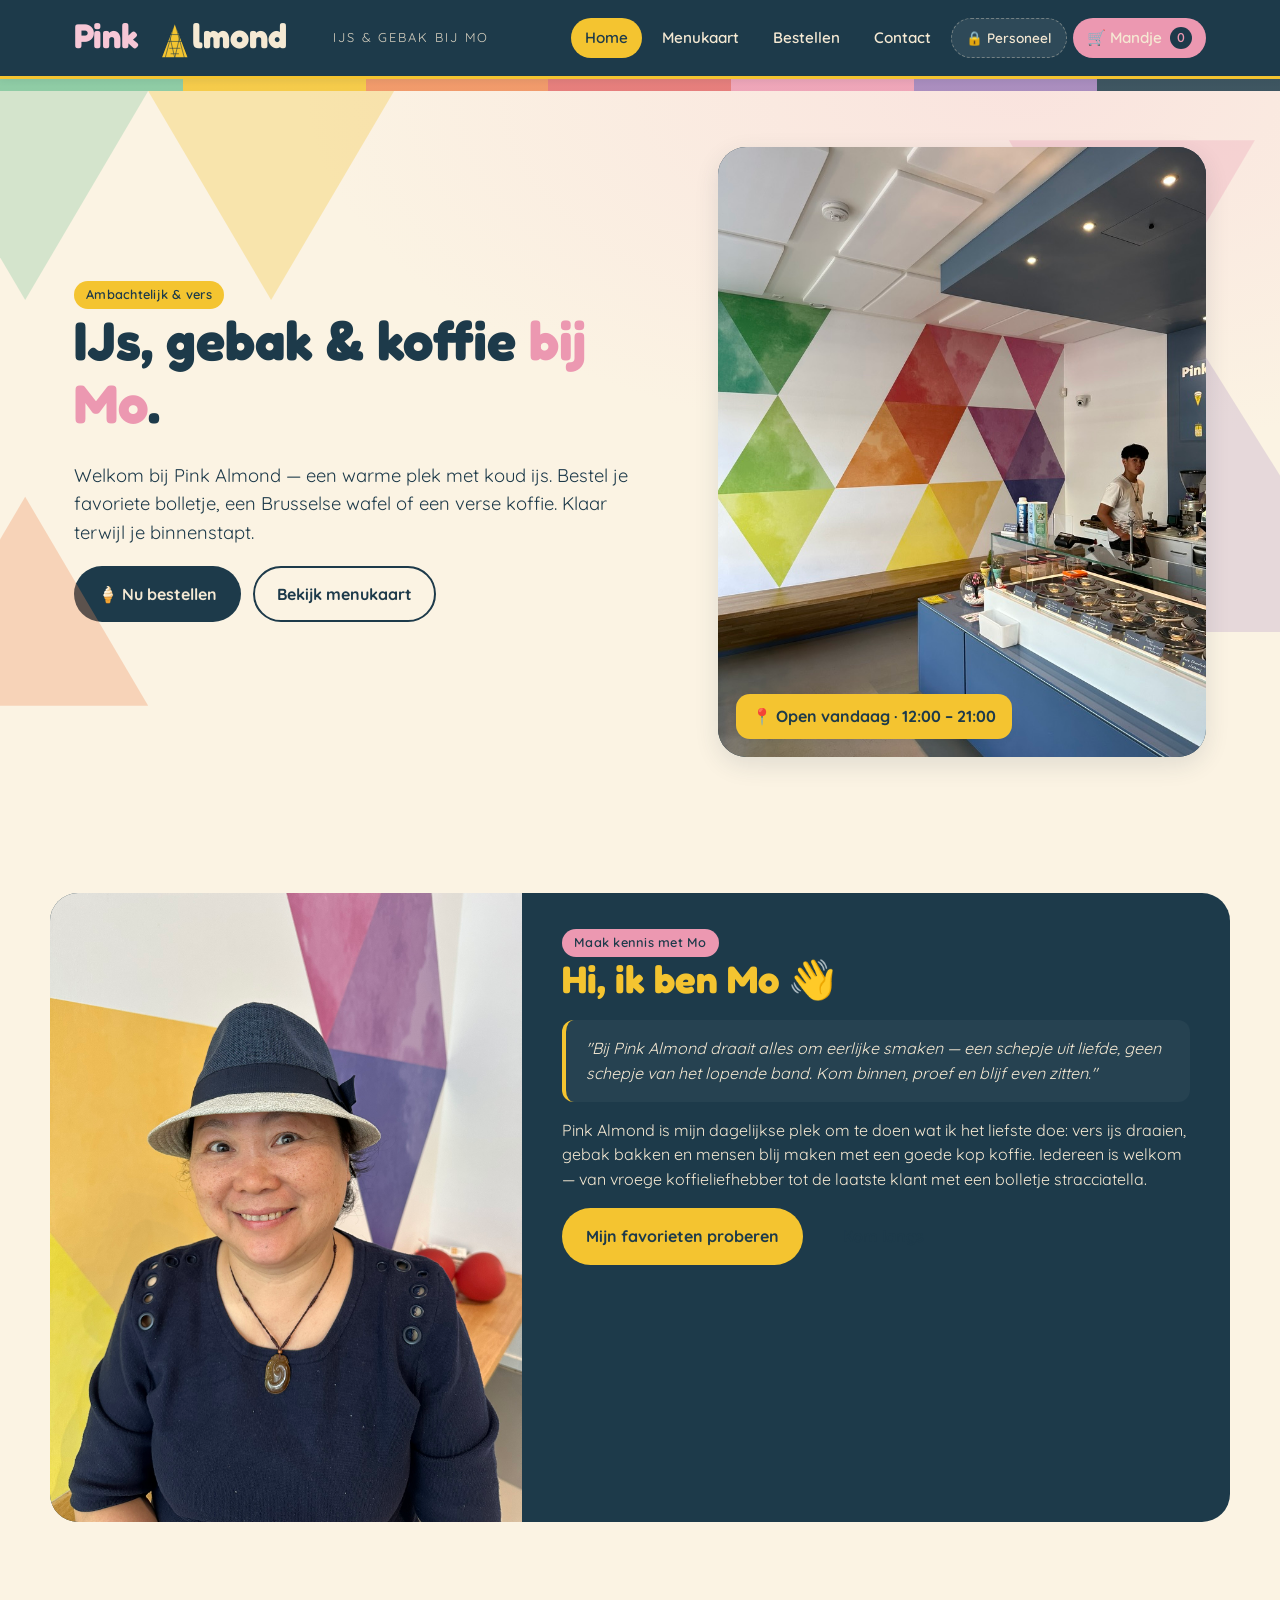
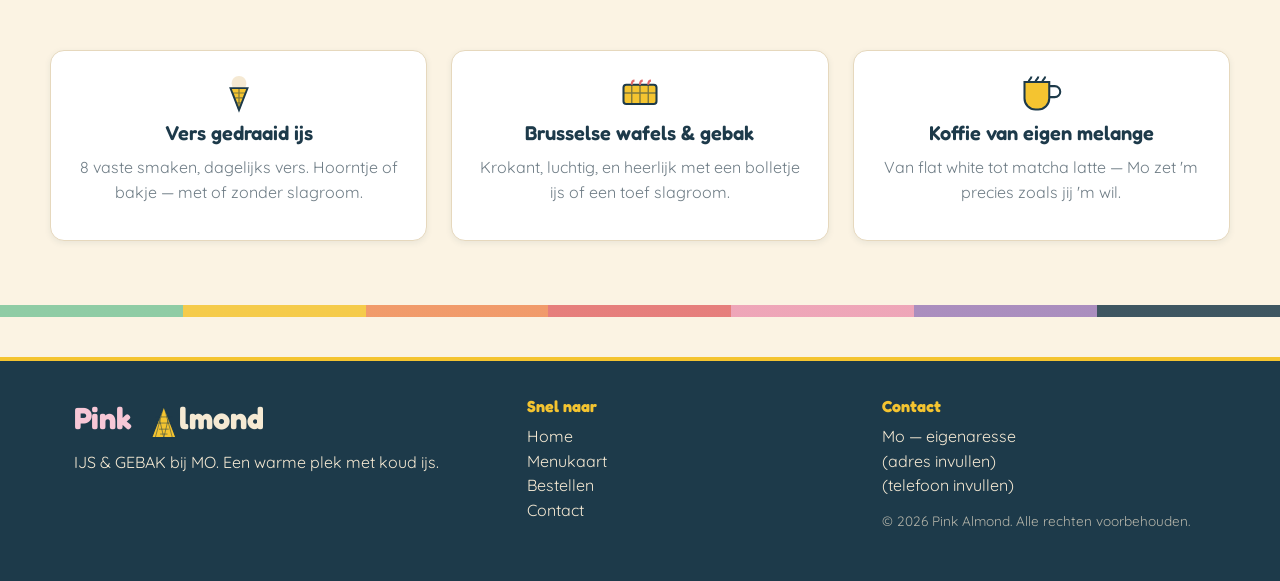
==== index.html @ 64752a8a "Initial commit — Pink Almond website" ====
<!DOCTYPE html>
<html lang="nl">
<head>
<meta charset="UTF-8" />
<meta name="viewport" content="width=device-width, initial-scale=1.0" />
<title>Pink Almond — IJS &amp; GEBAK bij MO</title>
<meta name="description" content="Pink Almond — ambachtelijk ijs, gebak en koffie bij Mo. Bestel online en haal af in de winkel." />
<link rel="preconnect" href="https://fonts.googleapis.com">
<link rel="preconnect" href="https://fonts.gstatic.com" crossorigin>
<link href="https://fonts.googleapis.com/css2?family=Fredoka:wght@500;600;700&family=Quicksand:wght@400;500;600;700&display=swap" rel="stylesheet">
<style>
  /* =========================
     Pink Almond — design tokens
     ========================= */
  :root {
    --navy: #1d3a4a;          /* hoofdkleur menubord */
    --navy-deep: #142a37;
    --cream: #f5e9d3;         /* tekst op donker, licht-papier gevoel */
    --cream-soft: #fbf3e3;
    --yellow: #f4c430;        /* ijshoorntje */
    --yellow-soft: #ffd95a;
    --pink: #ec98b1;          /* roze accent — naam */
    --pink-soft: #f7c7d6;
    --green: #7cc59a;
    --orange: #ef8b56;
    --red: #e26a6a;
    --purple: #9c7cb8;
    --bg: #fbf3e3;
    --text: #1d3a4a;
    --muted: #6f7d86;
    --border: #e6d8bd;
    --radius: 14px;
    --shadow-sm: 0 2px 6px rgba(29,58,74,.08);
    --shadow-md: 0 8px 24px rgba(29,58,74,.12);
  }

  /* Reset */
  *, *::before, *::after { box-sizing: border-box; }
  html, body { margin: 0; padding: 0; }
  body {
    font-family: 'Quicksand', system-ui, -apple-system, Segoe UI, Roboto, sans-serif;
    background: var(--bg);
    color: var(--text);
    line-height: 1.55;
    -webkit-font-smoothing: antialiased;
  }
  img { max-width: 100%; display: block; }
  a { color: inherit; text-decoration: none; }
  button { font: inherit; cursor: pointer; }
  h1, h2, h3, h4 { font-family: 'Fredoka', 'Quicksand', sans-serif; margin: 0 0 .5em; line-height: 1.15; color: var(--navy); }
  h1 { font-size: clamp(2rem, 4vw + 1rem, 3.4rem); font-weight: 700; }
  h2 { font-size: clamp(1.6rem, 2vw + 1rem, 2.4rem); font-weight: 700; }
  h3 { font-size: 1.25rem; font-weight: 600; }
  p { margin: 0 0 1em; }
  small { color: var(--muted); }

  /* Layout helpers */
  .container { max-width: 1180px; margin: 0 auto; padding: 0 24px; }
  .section { padding: 64px 0; }
  .section-tight { padding: 40px 0; }
  .grid { display: grid; gap: 24px; }
  .row { display: flex; gap: 16px; flex-wrap: wrap; align-items: center; }
  .pill { display: inline-block; background: var(--yellow); color: var(--navy); border-radius: 999px; padding: 4px 12px; font-weight: 600; font-size: .8rem; letter-spacing: .02em; }
  .muted { color: var(--muted); }

  /* Header */
  header.site {
    position: sticky; top: 0; z-index: 50;
    background: var(--navy);
    color: var(--cream);
    border-bottom: 3px solid var(--yellow);
    box-shadow: var(--shadow-sm);
  }
  header.site .inner {
    display: flex; align-items: center; justify-content: space-between;
    padding: 14px 24px; max-width: 1180px; margin: 0 auto;
  }
  .brand { display: flex; align-items: center; gap: 12px; }
  .brand-logo { height: 48px; width: auto; }
  .brand-tag { font-size: .8rem; opacity: .85; letter-spacing: .15em; text-transform: uppercase; }
  nav.main { display: flex; gap: 6px; flex-wrap: wrap; }
  nav.main a {
    color: var(--cream);
    padding: 8px 14px; border-radius: 999px; font-weight: 600; font-size: .95rem;
    transition: background .15s ease, color .15s ease;
  }
  nav.main a:hover { background: rgba(245,233,211,.12); }
  nav.main a.active { background: var(--yellow); color: var(--navy); }
  nav.main a.staff { background: rgba(255,255,255,.08); border: 1px dashed rgba(245,233,211,.35); font-size: .85rem; }
  nav.main a.staff:hover { background: rgba(245,233,211,.15); }
  .cart-pill {
    background: var(--pink);
    color: var(--navy);
    padding: 8px 14px; border-radius: 999px; font-weight: 700; font-size: .9rem;
    display: inline-flex; align-items: center; gap: 8px;
  }
  .cart-pill .dot {
    background: var(--navy); color: var(--pink); border-radius: 999px;
    min-width: 22px; height: 22px; display: inline-flex; align-items: center; justify-content: center;
    font-size: .8rem;
  }

  /* Hero */
  .hero {
    background:
      radial-gradient(1200px 600px at 80% 0%, rgba(247,199,214,.35), transparent 60%),
      linear-gradient(180deg, var(--cream-soft) 0%, var(--bg) 100%);
    padding: 56px 0 72px;
    position: relative;
    overflow: hidden;
  }
  .hero .triangles {
    position: absolute; inset: 0; pointer-events: none; opacity: .55;
  }
  .hero .triangles svg { width: 100%; height: 100%; }
  .hero-grid {
    display: grid; grid-template-columns: 1.1fr .9fr; gap: 48px; align-items: center;
  }
  .hero h1 .accent { color: var(--pink); }
  .hero p.lead { font-size: 1.15rem; color: var(--text); max-width: 52ch; }
  .hero .cta-row { display: flex; gap: 12px; flex-wrap: wrap; margin-top: 12px; }
  .btn {
    display: inline-flex; align-items: center; gap: 8px;
    padding: 14px 22px; border-radius: 999px;
    font-weight: 700; font-size: 1rem;
    border: 2px solid transparent; transition: transform .12s ease, background .15s ease, color .15s ease;
  }
  .btn-primary { background: var(--navy); color: var(--cream); }
  .btn-primary:hover { background: var(--navy-deep); transform: translateY(-1px); }
  .btn-outline { background: transparent; color: var(--navy); border-color: var(--navy); }
  .btn-outline:hover { background: var(--navy); color: var(--cream); }
  .btn-yellow { background: var(--yellow); color: var(--navy); }
  .btn-yellow:hover { background: var(--yellow-soft); }
  .btn-ghost { background: transparent; color: var(--navy); }
  .btn-ghost:hover { background: rgba(29,58,74,.08); }
  .btn-danger { background: var(--red); color: #fff; }
  .btn-danger:hover { filter: brightness(.95); }
  .btn-sm { padding: 8px 14px; font-size: .9rem; }

  .hero-art {
    position: relative;
    aspect-ratio: 4/5;
    border-radius: 28px;
    overflow: hidden;
    box-shadow: var(--shadow-md);
    background: var(--navy);
  }
  .hero-art img { width: 100%; height: 100%; object-fit: cover; }
  .hero-badge {
    position: absolute; bottom: 18px; left: 18px;
    background: var(--yellow); color: var(--navy);
    padding: 10px 16px; border-radius: 14px; font-weight: 700;
    box-shadow: var(--shadow-sm);
    display: inline-flex; align-items: center; gap: 8px;
  }

  /* "Mo" feature */
  .mo {
    background: var(--navy); color: var(--cream);
    border-radius: 28px; overflow: hidden;
    display: grid; grid-template-columns: .8fr 1.2fr; align-items: stretch;
  }
  .mo .photo { background: #000; min-height: 100%; }
  .mo .photo img { height: 100%; width: 100%; object-fit: cover; }
  .mo .text { padding: 36px 40px; }
  .mo .text h2 { color: var(--yellow); }
  .mo .text p { color: var(--cream); }
  .mo blockquote {
    margin: 0 0 16px; padding: 16px 20px;
    border-left: 4px solid var(--yellow);
    background: rgba(255,255,255,.04);
    border-radius: 12px;
    font-style: italic;
  }

  /* Cards / sections */
  .card {
    background: #fff; border: 1px solid var(--border); border-radius: var(--radius);
    padding: 20px; box-shadow: var(--shadow-sm);
  }
  .card-dark {
    background: var(--navy); color: var(--cream); border-radius: var(--radius);
    padding: 24px; box-shadow: var(--shadow-md);
  }
  .card-dark h2, .card-dark h3 { color: var(--yellow); }

  /* Menu page */
  .menu-board {
    background: var(--navy); color: var(--cream);
    border-radius: 24px; padding: 36px; box-shadow: var(--shadow-md);
    background-image:
      radial-gradient(900px 400px at 0% 0%, rgba(244,196,48,.08), transparent 60%),
      radial-gradient(700px 400px at 100% 100%, rgba(236,152,177,.12), transparent 60%);
  }
  .menu-board h2 { color: var(--cream); font-size: 2.4rem; }
  .menu-board .tagline { letter-spacing: .15em; text-transform: uppercase; opacity: .85; font-size: .85rem; }
  .menu-cols { display: grid; grid-template-columns: 1fr 1fr; gap: 32px; margin-top: 16px; }
  .menu-col h3 { color: var(--yellow); display: flex; align-items: center; gap: 10px; }
  .menu-list { list-style: none; padding: 0; margin: 0; }
  .menu-list li {
    display: grid; grid-template-columns: 1fr auto; align-items: baseline;
    padding: 8px 0; border-bottom: 1px dashed rgba(245,233,211,.18);
    gap: 10px;
  }
  .menu-list li .name { font-weight: 500; }
  .menu-list li .price { font-weight: 700; color: var(--yellow); white-space: nowrap; }
  .menu-list li .sub { color: rgba(245,233,211,.7); font-weight: 400; font-size: .9rem; }

  /* Order page */
  .order-grid { display: grid; grid-template-columns: 1.4fr .9fr; gap: 28px; align-items: start; }
  .product-tabs { display: flex; gap: 8px; flex-wrap: wrap; margin-bottom: 16px; }
  .tab-btn {
    padding: 10px 16px; border-radius: 999px; border: 2px solid var(--navy);
    background: transparent; color: var(--navy); font-weight: 700;
  }
  .tab-btn.active { background: var(--navy); color: var(--cream); }
  .product-list { display: grid; grid-template-columns: repeat(auto-fill, minmax(220px, 1fr)); gap: 14px; }
  .product {
    background: #fff; border: 1px solid var(--border); border-radius: var(--radius);
    padding: 16px; display: flex; flex-direction: column; gap: 10px;
    box-shadow: var(--shadow-sm); transition: transform .12s ease, box-shadow .15s ease;
  }
  .product:hover { transform: translateY(-2px); box-shadow: var(--shadow-md); }
  .product .top { display: flex; justify-content: space-between; gap: 10px; }
  .product .price { font-weight: 700; color: var(--navy); white-space: nowrap; }
  .product .desc { color: var(--muted); font-size: .9rem; min-height: 2.6em; }
  .product .actions { display: flex; gap: 8px; align-items: center; justify-content: space-between; }
  .product .actions .add { width: 100%; }

  /* Cart */
  .cart {
    position: sticky; top: 92px;
    background: var(--cream-soft); border: 2px solid var(--navy); border-radius: var(--radius);
    padding: 18px;
  }
  .cart h3 { display: flex; justify-content: space-between; align-items: center; }
  .cart-items { list-style: none; padding: 0; margin: 0 0 12px; max-height: 380px; overflow: auto; }
  .cart-items li {
    padding: 10px 0; border-bottom: 1px dashed var(--border);
    display: grid; grid-template-columns: 1fr auto; gap: 6px;
  }
  .cart-items li .name { font-weight: 600; }
  .cart-items li .meta { color: var(--muted); font-size: .85rem; line-height: 1.35; }
  .cart-items li .qty-row { display: flex; gap: 6px; align-items: center; }
  .cart-items li .qty {
    display: inline-flex; align-items: center; gap: 4px; background: #fff;
    border: 1px solid var(--border); border-radius: 999px; padding: 2px 4px;
  }
  .cart-items li .qty button {
    border: none; background: transparent; color: var(--navy); width: 22px; height: 22px;
    border-radius: 999px; font-weight: 700;
  }
  .cart-items li .qty button:hover { background: var(--yellow); }
  .cart-items li .remove { color: var(--red); background: transparent; border: none; font-size: .85rem; }
  .cart-totals { display: grid; grid-template-columns: 1fr auto; gap: 4px 12px; padding: 10px 0; }
  .cart-totals .total { font-weight: 800; font-size: 1.2rem; color: var(--navy); }
  .cart-actions { display: flex; flex-direction: column; gap: 10px; }
  .field { display: flex; flex-direction: column; gap: 4px; margin-bottom: 10px; }
  .field label { font-size: .85rem; font-weight: 600; color: var(--navy); }
  .field input, .field select, .field textarea {
    padding: 10px 12px; border-radius: 10px; border: 1.5px solid var(--border);
    background: #fff; font: inherit; color: var(--text);
  }
  .field input:focus, .field select:focus { outline: 2px solid var(--yellow); outline-offset: 1px; }

  /* Modal — ijs configurator */
  .modal-bg { position: fixed; inset: 0; background: rgba(20,42,55,.55); display: none; z-index: 100; align-items: center; justify-content: center; padding: 20px; }
  .modal-bg.open { display: flex; }
  .modal {
    background: #fff; border-radius: 22px; max-width: 560px; width: 100%; max-height: 90vh; overflow: auto;
    box-shadow: var(--shadow-md); padding: 24px;
  }
  .modal h3 { display: flex; justify-content: space-between; align-items: center; }
  .modal .close { background: transparent; border: none; color: var(--muted); font-size: 1.4rem; }
  .seg {
    display: inline-flex; gap: 0; background: var(--cream-soft); border: 1.5px solid var(--border); border-radius: 999px; padding: 3px;
  }
  .seg button {
    background: transparent; border: none; padding: 8px 16px; border-radius: 999px;
    font-weight: 700; color: var(--navy);
  }
  .seg button.active { background: var(--navy); color: var(--cream); }
  .check-row { display: flex; align-items: center; gap: 10px; padding: 8px 0; }
  .check-row input { width: 18px; height: 18px; accent-color: var(--navy); }
  .smaak-grid { display: grid; grid-template-columns: repeat(2, 1fr); gap: 8px; }
  .smaak-row { display: flex; gap: 8px; align-items: center; }
  .smaak-row label { min-width: 60px; font-weight: 600; }
  .smaak-row select { flex: 1; }

  /* Footer */
  footer.site {
    background: var(--navy); color: var(--cream);
    margin-top: 40px; padding: 36px 0; border-top: 4px solid var(--yellow);
  }
  footer .columns { display: grid; grid-template-columns: 1.3fr 1fr 1fr; gap: 32px; }
  footer h4 { color: var(--yellow); margin-bottom: 8px; font-family: 'Fredoka'; }
  footer p, footer li { color: var(--cream); }
  footer ul { list-style: none; padding: 0; margin: 0; }
  footer .small { font-size: .85rem; opacity: .7; margin-top: 12px; }

  /* Admin / Kassa */
  .admin-tabs { display: flex; gap: 8px; flex-wrap: wrap; margin-bottom: 18px; }
  .stats-grid { display: grid; grid-template-columns: repeat(auto-fit, minmax(180px, 1fr)); gap: 14px; margin-bottom: 18px; }
  .stat {
    background: #fff; border: 1px solid var(--border); border-radius: var(--radius);
    padding: 18px; box-shadow: var(--shadow-sm);
  }
  .stat .label { color: var(--muted); font-size: .85rem; text-transform: uppercase; letter-spacing: .08em; }
  .stat .value { font-size: 1.8rem; font-weight: 800; color: var(--navy); margin-top: 4px; }
  .orders-table { width: 100%; border-collapse: collapse; background: #fff; border-radius: var(--radius); overflow: hidden; box-shadow: var(--shadow-sm); }
  .orders-table th, .orders-table td { padding: 12px 14px; text-align: left; border-bottom: 1px solid var(--border); vertical-align: top; font-size: .92rem; }
  .orders-table th { background: var(--navy); color: var(--cream); font-weight: 600; font-size: .85rem; text-transform: uppercase; letter-spacing: .05em; }
  .badge { display: inline-block; padding: 3px 10px; border-radius: 999px; font-size: .78rem; font-weight: 700; }
  .badge.open { background: #fff4d4; color: #8a6a00; }
  .badge.klaar { background: #d8efe1; color: #1c6b3a; }
  .badge.voldaan { background: #d3e3f0; color: #1d3a4a; }
  .badge.kassa { background: var(--pink-soft); color: var(--navy); }
  .badge.klant { background: var(--yellow-soft); color: var(--navy); }

  /* Triangle decoration */
  .tri-strip {
    height: 12px; background:
      linear-gradient(90deg,
        var(--green) 0 14.28%,
        var(--yellow) 14.28% 28.57%,
        var(--orange) 28.57% 42.85%,
        var(--red) 42.85% 57.14%,
        var(--pink) 57.14% 71.42%,
        var(--purple) 71.42% 85.71%,
        var(--navy) 85.71% 100%);
    opacity: .85;
  }

  /* Responsive */
  @media (max-width: 880px) {
    .hero-grid { grid-template-columns: 1fr; }
    .mo { grid-template-columns: 1fr; }
    .menu-cols { grid-template-columns: 1fr; gap: 16px; }
    .order-grid { grid-template-columns: 1fr; }
    .cart { position: static; }
    footer .columns { grid-template-columns: 1fr; }
    nav.main { gap: 2px; }
    nav.main a { padding: 6px 10px; font-size: .85rem; }
    .brand-tag { display: none; }
    header.site .inner { padding: 10px 16px; }
  }

  /* Sections show/hide via routing */
  section.page { display: none; }
  section.page.active { display: block; }

  /* Toast */
  .toast {
    position: fixed; left: 50%; transform: translateX(-50%); bottom: 22px;
    background: var(--navy); color: var(--cream); padding: 12px 22px; border-radius: 999px;
    box-shadow: var(--shadow-md); z-index: 200; opacity: 0; pointer-events: none;
    transition: opacity .2s ease, transform .2s ease;
    font-weight: 600;
  }
  .toast.show { opacity: 1; transform: translateX(-50%) translateY(-6px); }

  /* PIN screen */
  .pin-screen { max-width: 360px; margin: 40px auto; text-align: center; }
  .pin-screen input { font-size: 1.6rem; text-align: center; letter-spacing: .4em; padding: 14px; border-radius: 14px; border: 2px solid var(--border); width: 100%; }

  /* Print friendly receipt area (admin export) */
  @media print {
    header.site, footer.site, .no-print { display: none !important; }
    body { background: white; }
    .container { max-width: 100%; padding: 0; }
  }
</style>
</head>
<body>

<!-- ============== LOGO TEMPLATE (reused) ============== -->
<svg width="0" height="0" style="position:absolute" aria-hidden="true">
  <defs>
    <symbol id="logo-pinkalmond" viewBox="0 0 360 70">
      <!-- "Pink " -->
      <text x="0" y="50" font-family="Fredoka, Quicksand, sans-serif" font-weight="700" font-size="50" fill="#f7c7d6">Pink</text>
      <!-- inverted ice-cream "A" -->
      <g transform="translate(125, 8)">
        <!-- Bolletje ijs als horizontale balk van de A -->
        <circle cx="22" cy="40" r="8" fill="#f5e9d3"/>
        <!-- driehoekige cone (A vorm) -->
        <path d="M22 4 L42 56 L2 56 Z" fill="#f4c430" stroke="#1d3a4a" stroke-width="2" stroke-linejoin="round"/>
        <!-- waffle pattern -->
        <path d="M8 22 L36 22 M10 32 L34 32 M14 42 L30 42 M16 50 L28 50
                 M22 4 L8 56 M22 4 L36 56 M14 22 L22 56 M30 22 L22 56"
              stroke="#1d3a4a" stroke-width="1.4" fill="none" opacity=".6"/>
      </g>
      <!-- "lmond" -->
      <text x="172" y="50" font-family="Fredoka, Quicksand, sans-serif" font-weight="700" font-size="50" fill="#f5e9d3">lmond</text>
    </symbol>

    <!-- mini cone icon for menu/sections -->
    <symbol id="ic-cone" viewBox="0 0 32 36">
      <path d="M16 4c-3.5 0-6 2.5-6 6s2.5 6 6 6 6-2.5 6-6-2.5-6-6-6z" fill="#f5e9d3"/>
      <path d="M9 14 L23 14 L16 32 Z" fill="#f4c430" stroke="#1d3a4a" stroke-width="1.5"/>
      <path d="M11 18 L21 18 M12 22 L20 22 M14 26 L18 26 M11 18 L16 32 M21 18 L16 32 M16 14 L16 32" stroke="#1d3a4a" stroke-width="1" fill="none" opacity=".55"/>
    </symbol>

    <!-- coffee cup -->
    <symbol id="ic-cup" viewBox="0 0 32 28">
      <path d="M4 6 H22 V18 a8 8 0 0 1-8 8 H12 a8 8 0 0 1-8-8 Z" fill="#f4c430" stroke="#1d3a4a" stroke-width="1.5"/>
      <path d="M22 9 H26 a4 4 0 0 1 0 8 H22" fill="none" stroke="#1d3a4a" stroke-width="1.5"/>
      <path d="M9 2 c0 2 -2 2 -2 4 M14 2 c0 2 -2 2 -2 4 M19 2 c0 2 -2 2 -2 4" stroke="#1d3a4a" stroke-width="1.5" fill="none"/>
    </symbol>

    <!-- cake / wafel -->
    <symbol id="ic-cake" viewBox="0 0 32 28">
      <rect x="4" y="8" width="24" height="14" rx="2" fill="#f4c430" stroke="#1d3a4a" stroke-width="1.5"/>
      <path d="M4 14 H28 M10 8 V22 M16 8 V22 M22 8 V22" stroke="#1d3a4a" stroke-width="1" fill="none" opacity=".55"/>
      <path d="M10 8 c0-2 1-3 2-3 M16 8 c0-2 1-3 2-3 M22 8 c0-2 1-3 2-3" fill="none" stroke="#e26a6a" stroke-width="1.5"/>
    </symbol>
  </defs>
</svg>

<!-- ============== HEADER ============== -->
<header class="site">
  <div class="inner">
    <a class="brand" href="#home" aria-label="Pink Almond — naar startpagina">
      <svg class="brand-logo" viewBox="0 0 360 70" role="img" aria-label="Pink Almond logo"><use href="#logo-pinkalmond"/></svg>
      <span class="brand-tag">IJS &amp; GEBAK bij MO</span>
    </a>
    <nav class="main" aria-label="Hoofdmenu">
      <a href="#home" data-route="home">Home</a>
      <a href="#menu" data-route="menu">Menukaart</a>
      <a href="#bestellen" data-route="bestellen">Bestellen</a>
      <a href="#contact" data-route="contact">Contact</a>
      <a href="#admin" data-route="admin" class="staff" title="Voor personeel: kassa &amp; rapportage">🔒 Personeel</a>
      <a href="#bestellen" class="cart-pill" id="cartPill" title="Bekijk je mandje"><span>🛒 Mandje</span><span class="dot" id="cartCount">0</span></a>
    </nav>
  </div>
</header>

<div class="tri-strip" aria-hidden="true"></div>

<main>

  <!-- ============== HOME ============== -->
  <section class="page" id="home" data-page="home">
    <div class="hero">
      <div class="triangles" aria-hidden="true">
        <svg viewBox="0 0 1200 600" preserveAspectRatio="xMidYMid slice">
          <polygon points="0,0 200,0 100,170" fill="#7cc59a" opacity=".55"/>
          <polygon points="200,0 400,0 300,170" fill="#f4c430" opacity=".55"/>
          <polygon points="200,170 400,170 300,0" fill="#fff" opacity="0"/>
          <polygon points="900,40 1100,40 1000,210" fill="#ec98b1" opacity=".5"/>
          <polygon points="1050,200 1200,440 900,440" fill="#9c7cb8" opacity=".4"/>
          <polygon points="0,500 200,500 100,330" fill="#ef8b56" opacity=".55"/>
          <polygon points="800,500 1000,500 900,330" fill="#e26a6a" opacity=".5"/>
        </svg>
      </div>
      <div class="container hero-grid">
        <div>
          <span class="pill">Ambachtelijk &amp; vers</span>
          <h1>IJs, gebak &amp; koffie <span class="accent">bij Mo</span>.</h1>
          <p class="lead">Welkom bij Pink Almond — een warme plek met koud ijs. Bestel je favoriete bolletje, een Brusselse wafel of een verse koffie. Klaar terwijl je binnenstapt.</p>
          <div class="cta-row">
            <a class="btn btn-primary" href="#bestellen" data-route="bestellen">🍦 Nu bestellen</a>
            <a class="btn btn-outline" href="#menu" data-route="menu">Bekijk menukaart</a>
          </div>
        </div>
        <div class="hero-art">
          <img src="interieur.jpeg" alt="Het kleurrijke interieur van Pink Almond" />
          <div class="hero-badge">📍 Open vandaag · 12:00 – 21:00</div>
        </div>
      </div>
    </div>

    <div class="container section">
      <div class="mo">
        <div class="photo">
          <img src="mo.jpeg" alt="Mo, eigenaresse van Pink Almond" />
        </div>
        <div class="text">
          <span class="pill" style="background:var(--pink); color:var(--navy)">Maak kennis met Mo</span>
          <h2>Hi, ik ben Mo 👋</h2>
          <blockquote>"Bij Pink Almond draait alles om eerlijke smaken — een schepje uit liefde, geen schepje van het lopende band. Kom binnen, proef en blijf even zitten."</blockquote>
          <p>Pink Almond is mijn dagelijkse plek om te doen wat ik het liefste doe: vers ijs draaien, gebak bakken en mensen blij maken met een goede kop koffie. Iedereen is welkom — van vroege koffieliefhebber tot de laatste klant met een bolletje stracciatella.</p>
          <div class="row">
            <a class="btn btn-yellow" href="#bestellen" data-route="bestellen">Mijn favorieten proberen</a>
            <a class="btn btn-ghost" href="#contact" data-route="contact">Kom langs</a>
          </div>
        </div>
      </div>
    </div>

    <div class="container section">
      <div class="grid" style="grid-template-columns: repeat(3, 1fr);">
        <div class="card" style="text-align:center">
          <svg width="44" height="44"><use href="#ic-cone"/></svg>
          <h3>Vers gedraaid ijs</h3>
          <p class="muted">8 vaste smaken, dagelijks vers. Hoorntje of bakje — met of zonder slagroom.</p>
        </div>
        <div class="card" style="text-align:center">
          <svg width="44" height="44"><use href="#ic-cake"/></svg>
          <h3>Brusselse wafels &amp; gebak</h3>
          <p class="muted">Krokant, luchtig, en heerlijk met een bolletje ijs of een toef slagroom.</p>
        </div>
        <div class="card" style="text-align:center">
          <svg width="44" height="44"><use href="#ic-cup"/></svg>
          <h3>Koffie van eigen melange</h3>
          <p class="muted">Van flat white tot matcha latte — Mo zet 'm precies zoals jij 'm wil.</p>
        </div>
      </div>
    </div>
  </section>

  <!-- ============== MENU ============== -->
  <section class="page" id="menu" data-page="menu">
    <div class="container section">
      <div class="menu-board">
        <div class="row" style="justify-content:space-between; align-items:flex-end; gap:20px">
          <div>
            <span class="tagline">Onze menukaart</span>
            <h2>Pink Almond</h2>
            <small style="color:var(--cream); opacity:.85">IJS &amp; GEBAK bij MO</small>
          </div>
          <a class="btn btn-yellow" href="#bestellen" data-route="bestellen">🛒 Naar bestellen</a>
        </div>

        <div class="menu-cols" style="margin-top:24px">
          <div class="menu-col">
            <h3><svg width="26" height="26"><use href="#ic-cone"/></svg> IJs</h3>
            <ul class="menu-list">
              <li><span class="name">IJs per bol <span class="sub">(hoorntje of bakje)</span></span><span class="price">€ 1,75</span></li>
              <li><span class="name">2 bollen ijs</span><span class="price">€ 3,50</span></li>
              <li><span class="name">3 bollen ijs</span><span class="price">€ 5,25</span></li>
              <li><span class="name">½ liter ijs <span class="sub">(om mee te nemen)</span></span><span class="price">€ 12,00</span></li>
              <li><span class="name">1 liter ijs <span class="sub">(om mee te nemen)</span></span><span class="price">€ 18,00</span></li>
              <li><span class="name">Slagroom <span class="sub">extra</span></span><span class="price">+ € 0,80</span></li>
              <li><span class="name">Brusselse wafel <span class="sub">erbij</span></span><span class="price">+ € 2,50</span></li>
            </ul>

            <h3 style="margin-top:24px"><svg width="26" height="26"><use href="#ic-cake"/></svg> Gebak</h3>
            <ul class="menu-list">
              <li><span class="name">Brusselse wafel naturel</span><span class="price">€ 2,50</span></li>
              <li><span class="name">Wafel met poedersuiker</span><span class="price">€ 3,00</span></li>
              <li><span class="name">Wafel met chocoladesaus</span><span class="price">€ 4,00</span></li>
              <li><span class="name">Wafel met ijs &amp; slagroom</span><span class="price">€ 5,75</span></li>
              <li><span class="name">Verse smoothie</span><span class="price">€ 5,50</span></li>
              <li><span class="name">IJskoffie</span><span class="price">€ 4,00</span></li>
            </ul>
          </div>

          <div class="menu-col">
            <h3><svg width="26" height="26"><use href="#ic-cup"/></svg> Koffie &amp; Thee</h3>
            <ul class="menu-list">
              <li><span class="name">Koffie</span><span class="price">€ 3,00</span></li>
              <li><span class="name">Cappuccino</span><span class="price">€ 3,50</span></li>
              <li><span class="name">Latte macchiato</span><span class="price">€ 3,75</span></li>
              <li><span class="name">Flat white</span><span class="price">€ 3,75</span></li>
              <li><span class="name">Espresso</span><span class="price">€ 3,00</span></li>
              <li><span class="name">Dubbele espresso</span><span class="price">€ 3,50</span></li>
              <li><span class="name">Thee</span><span class="price">€ 3,00</span></li>
              <li><span class="name">Verse gemberthee</span><span class="price">€ 3,75</span></li>
              <li><span class="name">Matcha latte</span><span class="price">€ 3,75</span></li>
              <li><span class="name">Warme chocolademelk</span><span class="price">€ 4,50</span></li>
            </ul>

            <h3 style="margin-top:24px">🍨 Onze ijssmaken</h3>
            <p style="color:var(--cream); opacity:.9">Vanille · Chocolade · Aardbei · Pistache · Hazelnoot · Stracciatella · Citroen · Mango</p>
            <small style="color:var(--cream); opacity:.7">De smaken kunnen per dag variëren — vraag Mo gerust naar de smaak van vandaag.</small>
          </div>
        </div>
      </div>
    </div>
  </section>

  <!-- ============== BESTELLEN ============== -->
  <section class="page" id="bestellen" data-page="bestellen">
    <div class="container section">
      <div class="row" style="justify-content:space-between; gap:12px">
        <div>
          <span class="pill">Online bestellen</span>
          <h2>Stel je bestelling samen</h2>
          <p class="muted" style="max-width:60ch">Kies je producten, vul je naam en gewenste ophaaltijd in. Je betaalt eenvoudig in de winkel bij het ophalen.</p>
        </div>
      </div>

      <div class="order-grid" style="margin-top:18px">
        <div>
          <div class="product-tabs" id="productTabs">
            <button class="tab-btn active" data-cat="ijs">🍦 IJs</button>
            <button class="tab-btn" data-cat="gebak">🧇 Gebak &amp; smoothies</button>
            <button class="tab-btn" data-cat="koffie">☕ Koffie &amp; thee</button>
          </div>
          <div class="product-list" id="productList"></div>
        </div>

        <aside class="cart" id="cart">
          <h3>🛒 Mijn mandje <span id="cartCountSide" class="muted" style="font-weight:500; font-size:.9rem">0 items</span></h3>
          <ul class="cart-items" id="cartItems"></ul>
          <div class="cart-totals">
            <div>Subtotaal</div><div id="cartSubtotal">€ 0,00</div>
            <div class="total">Totaal</div><div class="total" id="cartTotal">€ 0,00</div>
          </div>
          <div class="field">
            <label for="custName">Je naam</label>
            <input id="custName" type="text" placeholder="bijv. Lisa">
          </div>
          <div class="field">
            <label for="pickupTime">Gewenste ophaaltijd</label>
            <input id="pickupTime" type="text" placeholder="bijv. 14:30">
          </div>
          <div class="field">
            <label for="orderNote">Opmerking (optioneel)</label>
            <textarea id="orderNote" rows="2" placeholder="bijv. allergie, extra wens..."></textarea>
          </div>
          <div class="cart-actions">
            <button class="btn btn-primary" id="placeOrderBtn">✅ Bestelling plaatsen</button>
            <button class="btn btn-ghost btn-sm" id="clearCartBtn">Mandje legen</button>
          </div>
        </aside>
      </div>
    </div>
  </section>

  <!-- ============== CONTACT ============== -->
  <section class="page" id="contact" data-page="contact">
    <div class="container section">
      <span class="pill">Bezoek ons</span>
      <h2>Kom langs bij Pink Almond</h2>
      <div class="grid" style="grid-template-columns: 1fr 1fr; gap:24px; margin-top:8px">
        <div class="card-dark">
          <h3>📍 Adres</h3>
          <p>Pink Almond<br/>(Vul hier het straatadres in)<br/>Nederland</p>
          <h3 style="margin-top:18px">📞 Contact</h3>
          <p>Bel of WhatsApp Mo voor grote bestellingen of vragen.<br/><strong>(telefoonnummer invullen)</strong></p>
        </div>
        <div class="card">
          <h3>🕒 Openingstijden</h3>
          <ul class="menu-list" style="color:var(--text)">
            <li><span class="name">Maandag</span><span class="price" style="color:var(--navy)">12:00 – 21:00</span></li>
            <li><span class="name">Dinsdag</span><span class="price" style="color:var(--navy)">12:00 – 21:00</span></li>
            <li><span class="name">Woensdag</span><span class="price" style="color:var(--navy)">12:00 – 21:00</span></li>
            <li><span class="name">Donderdag</span><span class="price" style="color:var(--navy)">12:00 – 21:00</span></li>
            <li><span class="name">Vrijdag</span><span class="price" style="color:var(--navy)">12:00 – 22:00</span></li>
            <li><span class="name">Zaterdag</span><span class="price" style="color:var(--navy)">11:00 – 22:00</span></li>
            <li><span class="name">Zondag</span><span class="price" style="color:var(--navy)">12:00 – 21:00</span></li>
          </ul>
          <small class="muted">Tip: deze tijden kun je later aanpassen in de code (zoek naar "Openingstijden").</small>
        </div>
      </div>
      <div class="card-dark" style="margin-top:24px; display:grid; grid-template-columns: 1fr 1fr; gap:24px; align-items:center">
        <img src="gevel.jpeg" alt="De gevel van Pink Almond" style="border-radius:14px; max-height:280px; object-fit:cover; width:100%"/>
        <div>
          <h3>Onze winkel</h3>
          <p>Stap onze warme, kleurrijke ruimte binnen — geometrische muren, vers gedraaid ijs, en altijd een glimlach van Mo.</p>
        </div>
      </div>
    </div>
  </section>

  <!-- ============== ADMIN / KASSA ============== -->
  <section class="page" id="admin" data-page="admin">
    <div class="container section">
      <div id="pinScreen" class="pin-screen card">
        <h2>🔒 Personeel</h2>
        <p class="muted">Voer de pincode in om bestellingen en rapportage te zien.</p>
        <input id="pinInput" type="password" inputmode="numeric" maxlength="6" placeholder="••••" />
        <div class="row" style="justify-content:center; margin-top:14px">
          <button class="btn btn-primary" id="pinSubmit">Inloggen</button>
        </div>
        <small class="muted" style="display:block; margin-top:14px">Standaardpincode: <strong>1234</strong> · Wijzig deze zo snel mogelijk in 'Instellingen'.</small>
      </div>

      <div id="adminPanel" style="display:none">
        <div class="row" style="justify-content:space-between; gap:12px; margin-bottom:18px">
          <div>
            <span class="pill">Backoffice</span>
            <h2>Welkom terug, Mo 👋</h2>
          </div>
          <button class="btn btn-ghost btn-sm" id="logoutBtn">Uitloggen</button>
        </div>

        <div class="admin-tabs" id="adminTabs">
          <button class="tab-btn active" data-tab="dashboard">📊 Dashboard</button>
          <button class="tab-btn" data-tab="kassa">💳 Kassa-modus</button>
          <button class="tab-btn" data-tab="orders">📋 Bestellingen</button>
          <button class="tab-btn" data-tab="settings">⚙️ Instellingen</button>
        </div>

        <!-- DASHBOARD -->
        <div class="admin-pane" id="pane-dashboard">
          <div class="row" style="justify-content:space-between; gap:10px; margin-bottom:10px">
            <div class="row" style="gap:6px">
              <button class="tab-btn btn-sm active" data-period="vandaag">Vandaag</button>
              <button class="tab-btn btn-sm" data-period="week">Deze week</button>
              <button class="tab-btn btn-sm" data-period="maand">Deze maand</button>
              <button class="tab-btn btn-sm" data-period="alles">Alles</button>
            </div>
            <button class="btn btn-yellow btn-sm" id="exportCsvBtn">⬇️ Exporteer CSV</button>
          </div>

          <div class="stats-grid">
            <div class="stat"><div class="label">Aantal bestellingen</div><div class="value" id="statCount">0</div></div>
            <div class="stat"><div class="label">Totaal omzet</div><div class="value" id="statRevenue">€ 0,00</div></div>
            <div class="stat"><div class="label">Gem. orderwaarde</div><div class="value" id="statAvg">€ 0,00</div></div>
            <div class="stat"><div class="label">Aantal items verkocht</div><div class="value" id="statItems">0</div></div>
          </div>

          <div class="grid" style="grid-template-columns: 1.2fr 1fr; gap:16px">
            <div class="card">
              <h3>🏆 Top producten (in deze periode)</h3>
              <ul class="menu-list" id="topProducts" style="color:var(--text)"></ul>
            </div>
            <div class="card">
              <h3>📈 Verdeling per categorie</h3>
              <div id="categoryBars"></div>
            </div>
          </div>
        </div>

        <!-- KASSA -->
        <div class="admin-pane" id="pane-kassa" style="display:none">
          <p class="muted">Snel een bestelling invoeren aan de balie. De bestelling wordt direct als <em>voldaan</em> geregistreerd.</p>
          <div class="order-grid">
            <div>
              <div class="product-tabs">
                <button class="tab-btn active" data-kcat="ijs">🍦 IJs</button>
                <button class="tab-btn" data-kcat="gebak">🧇 Gebak</button>
                <button class="tab-btn" data-kcat="koffie">☕ Koffie</button>
              </div>
              <div class="product-list" id="kassaProductList"></div>
            </div>
            <aside class="cart">
              <h3>💳 Kassa-bon</h3>
              <ul class="cart-items" id="kassaCartItems"></ul>
              <div class="cart-totals">
                <div class="total">Totaal</div><div class="total" id="kassaTotal">€ 0,00</div>
              </div>
              <div class="cart-actions">
                <button class="btn btn-primary" id="kassaCheckoutBtn">✅ Afrekenen</button>
                <button class="btn btn-ghost btn-sm" id="kassaClearBtn">Bon wissen</button>
              </div>
            </aside>
          </div>
        </div>

        <!-- ORDERS -->
        <div class="admin-pane" id="pane-orders" style="display:none">
          <div class="row" style="justify-content:space-between; gap:10px; margin-bottom:12px">
            <div class="row" style="gap:6px">
              <button class="tab-btn btn-sm active" data-filter="alle">Alle</button>
              <button class="tab-btn btn-sm" data-filter="open">Open</button>
              <button class="tab-btn btn-sm" data-filter="klaar">Klaar</button>
              <button class="tab-btn btn-sm" data-filter="voldaan">Voldaan</button>
            </div>
            <button class="btn btn-danger btn-sm" id="clearOrdersBtn">⚠️ Alle bestellingen wissen</button>
          </div>
          <div style="overflow:auto">
            <table class="orders-table" id="ordersTable">
              <thead><tr>
                <th>Tijd</th><th>Klant</th><th>Items</th><th>Totaal</th><th>Bron</th><th>Status</th><th>Acties</th>
              </tr></thead>
              <tbody></tbody>
            </table>
          </div>
        </div>

        <!-- SETTINGS -->
        <div class="admin-pane" id="pane-settings" style="display:none">
          <div class="grid" style="grid-template-columns: 1fr 1fr; gap:16px">
            <div class="card">
              <h3>🔑 Pincode wijzigen</h3>
              <div class="field"><label>Nieuwe pincode (4–6 cijfers)</label><input id="newPin" type="password" inputmode="numeric" maxlength="6"/></div>
              <button class="btn btn-primary btn-sm" id="savePinBtn">Pincode opslaan</button>
            </div>
            <div class="card">
              <h3>📦 Data beheren</h3>
              <p class="muted">Alle bestellingen staan veilig opgeslagen in deze browser. Maak regelmatig een back-up via 'Exporteer CSV' op het dashboard.</p>
              <div class="row">
                <button class="btn btn-outline btn-sm" id="resetDemoBtn">Demo-data laden</button>
                <button class="btn btn-danger btn-sm" id="resetAllBtn">Alles wissen</button>
              </div>
            </div>
          </div>
        </div>

      </div>
    </div>
  </section>

</main>

<!-- ============== FOOTER ============== -->
<div class="tri-strip" aria-hidden="true"></div>
<footer class="site">
  <div class="container columns">
    <div>
      <svg width="220" height="46" aria-label="Pink Almond"><use href="#logo-pinkalmond"/></svg>
      <p>IJS &amp; GEBAK bij MO. Een warme plek met koud ijs.</p>
    </div>
    <div>
      <h4>Snel naar</h4>
      <ul>
        <li><a href="#home" data-route="home">Home</a></li>
        <li><a href="#menu" data-route="menu">Menukaart</a></li>
        <li><a href="#bestellen" data-route="bestellen">Bestellen</a></li>
        <li><a href="#contact" data-route="contact">Contact</a></li>
      </ul>
    </div>
    <div>
      <h4>Contact</h4>
      <ul>
        <li>Mo — eigenaresse</li>
        <li>(adres invullen)</li>
        <li>(telefoon invullen)</li>
      </ul>
      <p class="small">© <span id="year"></span> Pink Almond. Alle rechten voorbehouden.</p>
    </div>
  </div>
</footer>

<!-- ============== MODAL — IJS CONFIGURATOR ============== -->
<div class="modal-bg" id="modalBg" role="dialog" aria-modal="true" aria-labelledby="modalTitle">
  <div class="modal">
    <h3 id="modalTitle">IJsje samenstellen <button class="close" id="modalClose" aria-label="Sluit">×</button></h3>
    <p class="muted" id="modalSub">Kies je smaken en topping.</p>

    <div class="field">
      <label>Verpakking</label>
      <div class="seg" id="segVerpakking" role="tablist">
        <button class="active" data-val="Hoorntje">Hoorntje</button>
        <button data-val="Bakje">Bakje</button>
      </div>
    </div>

    <div class="field" id="smaakField">
      <label>Smaken kiezen</label>
      <div id="smaakRows"></div>
    </div>

    <div class="field">
      <label>Extra's</label>
      <div class="check-row">
        <input type="checkbox" id="optSlagroom"/><label for="optSlagroom">Slagroom (+ € 0,80)</label>
      </div>
      <div class="check-row" id="wafelOptRow">
        <input type="checkbox" id="optWafel"/><label for="optWafel">Brusselse wafel erbij (+ € 2,50)</label>
      </div>
    </div>

    <div class="row" style="justify-content:space-between; margin-top:8px">
      <div><strong>Prijs:</strong> <span id="modalPrice">€ 0,00</span></div>
      <button class="btn btn-primary" id="modalAdd">Toevoegen aan mandje</button>
    </div>
  </div>
</div>

<div class="toast" id="toast"></div>

<!-- =====================================================
     JAVASCRIPT
     ===================================================== -->
<script>
/* =========================================================
   PRODUCT DATA — pas hier smaken/prijzen/items aan
   ========================================================= */
const SMAKEN = ['Vanille','Chocolade','Aardbei','Pistache','Hazelnoot','Stracciatella','Citroen','Mango'];

const PRODUCTS = {
  ijs: [
    { id:'bol1',    name:'1 bol ijs',           price:1.75, scoops:1, type:'ijs', desc:'Eén bol vers ijs in een hoorntje of bakje.' },
    { id:'bol2',    name:'2 bollen ijs',        price:3.50, scoops:2, type:'ijs', desc:'Twee bollen — kies twee smaken.' },
    { id:'bol3',    name:'3 bollen ijs',        price:5.25, scoops:3, type:'ijs', desc:'Drie bollen — combineer naar hartelust.' },
    { id:'liter05', name:'½ liter ijs',         price:12.00, scoops:2, type:'ijs', desc:'Om mee naar huis te nemen — 2 smaken.' },
    { id:'liter1',  name:'1 liter ijs',         price:18.00, scoops:3, type:'ijs', desc:'Om mee naar huis te nemen — 3 smaken.' },
  ],
  gebak: [
    { id:'wafel-puur',  name:'Brusselse wafel naturel',     price:2.50, type:'simple', desc:'Krokante, luchtige Brusselse wafel.' },
    { id:'wafel-pdr',   name:'Wafel met poedersuiker',      price:3.00, type:'simple', desc:'Met een laagje verse poedersuiker.' },
    { id:'wafel-choc',  name:'Wafel met chocoladesaus',     price:4.00, type:'simple', desc:'Warme wafel met smeltende chocoladesaus.' },
    { id:'wafel-ijs',   name:'Wafel met ijs & slagroom',    price:5.75, type:'simple', desc:'Wafel met 1 bol ijs en een toef slagroom.' },
    { id:'smoothie',    name:'Verse smoothie',              price:5.50, type:'simple', desc:'Vers gemaakte fruitsmoothie van het seizoen.' },
    { id:'ijskoffie',   name:'IJskoffie',                   price:4.00, type:'simple', desc:'IJskoud, romig en heerlijk koffie-fris.' },
  ],
  koffie: [
    { id:'koffie',      name:'Koffie',           price:3.00, type:'simple' },
    { id:'cappuccino',  name:'Cappuccino',       price:3.50, type:'simple' },
    { id:'latte',       name:'Latte macchiato',  price:3.75, type:'simple' },
    { id:'flatwhite',   name:'Flat white',       price:3.75, type:'simple' },
    { id:'espresso',    name:'Espresso',         price:3.00, type:'simple' },
    { id:'doublespresso', name:'Dubbele espresso', price:3.50, type:'simple' },
    { id:'thee',        name:'Thee',             price:3.00, type:'simple' },
    { id:'gemberthee',  name:'Verse gemberthee', price:3.75, type:'simple' },
    { id:'matcha',      name:'Matcha latte',     price:3.75, type:'simple' },
    { id:'choco',       name:'Warme chocolademelk', price:4.50, type:'simple' },
  ],
};

const SLAGROOM_PRICE = 0.80;
const WAFEL_PRICE = 2.50;

/* =========================================================
   STATE & STORAGE
   ========================================================= */
const STORAGE_ORDERS = 'pink-almond-orders';
const STORAGE_PIN    = 'pink-almond-pin';

const state = {
  cart: [],          // klant
  kassaCart: [],     // mo
  modalProduct: null,
  modalConfig: { verpakking:'Hoorntje', smaken:[], slagroom:false, wafel:false },
  adminUnlocked: false,
};

const fmt = n => '€ ' + n.toFixed(2).replace('.', ',');
const uid = () => 'ord_' + Math.random().toString(36).slice(2,9) + Date.now().toString(36).slice(-3);

function getOrders() {
  try { return JSON.parse(localStorage.getItem(STORAGE_ORDERS) || '[]'); }
  catch { return []; }
}
function saveOrders(arr) { localStorage.setItem(STORAGE_ORDERS, JSON.stringify(arr)); }

function getPin() { return localStorage.getItem(STORAGE_PIN) || '1234'; }
function setPin(p) { localStorage.setItem(STORAGE_PIN, p); }

/* =========================================================
   ROUTING (hash-based)
   ========================================================= */
function navigate(route) {
  if (!route) route = (location.hash || '#home').replace('#','');
  document.querySelectorAll('section.page').forEach(s => {
    s.classList.toggle('active', s.dataset.page === route);
  });
  document.querySelectorAll('nav.main a[data-route]').forEach(a => {
    a.classList.toggle('active', a.dataset.route === route);
  });
  if (route === 'admin' && !state.adminUnlocked) showPinScreen();
  if (route === 'admin' && state.adminUnlocked) refreshAdmin();
  window.scrollTo({ top: 0, behavior: 'smooth' });
}
window.addEventListener('hashchange', () => navigate());
document.addEventListener('click', (e) => {
  const a = e.target.closest('a[data-route]');
  if (a) {
    e.preventDefault();
    location.hash = '#' + a.dataset.route;
  }
});

/* =========================================================
   PRODUCT RENDERING (klant)
   ========================================================= */
const productList = document.getElementById('productList');
const productTabs = document.getElementById('productTabs');

function renderProducts(cat) {
  productList.innerHTML = '';
  PRODUCTS[cat].forEach(p => {
    const card = document.createElement('div');
    card.className = 'product';
    card.innerHTML = `
      <div class="top">
        <h3 style="margin:0">${p.name}</h3>
        <span class="price">${fmt(p.price)}</span>
      </div>
      ${p.desc ? `<div class="desc">${p.desc}</div>` : ''}
      <div class="actions">
        <button class="btn btn-yellow add">${p.type === 'ijs' ? '🍦 Samenstellen' : '＋ Toevoegen'}</button>
      </div>
    `;
    card.querySelector('.add').addEventListener('click', () => {
      if (p.type === 'ijs') openIceModal(p);
      else addSimpleToCart(p);
    });
    productList.appendChild(card);
  });
}
productTabs.addEventListener('click', e => {
  const b = e.target.closest('.tab-btn'); if (!b) return;
  productTabs.querySelectorAll('.tab-btn').forEach(x => x.classList.toggle('active', x === b));
  renderProducts(b.dataset.cat);
});

/* =========================================================
   IJS CONFIGURATOR (modal)
   ========================================================= */
const modalBg = document.getElementById('modalBg');
const modalSub = document.getElementById('modalSub');
const modalPrice = document.getElementById('modalPrice');
const smaakRows = document.getElementById('smaakRows');
const segVerpakking = document.getElementById('segVerpakking');
const optSlagroom = document.getElementById('optSlagroom');
const optWafel = document.getElementById('optWafel');

function openIceModal(p) {
  state.modalProduct = p;
  state.modalConfig = { verpakking:'Hoorntje', smaken:Array(p.scoops).fill(SMAKEN[0]), slagroom:false, wafel:false };
  modalSub.textContent = `${p.name} — kies ${p.scoops} smaak${p.scoops>1?'en':''}.`;
  // verpakking
  segVerpakking.querySelectorAll('button').forEach(b => b.classList.toggle('active', b.dataset.val==='Hoorntje'));
  // smaak rows
  smaakRows.innerHTML = '';
  for (let i=0; i<p.scoops; i++) {
    const wrap = document.createElement('div');
    wrap.className = 'smaak-row';
    wrap.innerHTML = `<label>Bol ${i+1}</label>
      <select data-i="${i}">${SMAKEN.map(s => `<option ${s===SMAKEN[0]?'selected':''}>${s}</option>`).join('')}</select>`;
    smaakRows.appendChild(wrap);
  }
  smaakRows.addEventListener('change', smaakChange, { once:true });
  optSlagroom.checked = false;
  optWafel.checked = false;
  // ½/1L verpakking-keuze niet relevant, tonen wel
  recalcModal();
  modalBg.classList.add('open');
}
function smaakChange(e) {
  smaakRows.addEventListener('change', smaakChange, { once:true });
  const sel = e.target.closest('select'); if (!sel) return;
  state.modalConfig.smaken[+sel.dataset.i] = sel.value;
  recalcModal();
}
segVerpakking.addEventListener('click', e => {
  const b = e.target.closest('button'); if (!b) return;
  segVerpakking.querySelectorAll('button').forEach(x => x.classList.toggle('active', x === b));
  state.modalConfig.verpakking = b.dataset.val;
});
optSlagroom.addEventListener('change', () => { state.modalConfig.slagroom = optSlagroom.checked; recalcModal(); });
optWafel.addEventListener('change', () => { state.modalConfig.wafel = optWafel.checked; recalcModal(); });

function recalcModal() {
  if (!state.modalProduct) return;
  let p = state.modalProduct.price;
  if (state.modalConfig.slagroom) p += SLAGROOM_PRICE;
  if (state.modalConfig.wafel) p += WAFEL_PRICE;
  modalPrice.textContent = fmt(p);
}
document.getElementById('modalClose').addEventListener('click', () => modalBg.classList.remove('open'));
modalBg.addEventListener('click', e => { if (e.target === modalBg) modalBg.classList.remove('open'); });
document.getElementById('modalAdd').addEventListener('click', () => {
  const p = state.modalProduct; if (!p) return;
  // Read current smaken from selects (handles user changing without bubbling listener)
  const smaken = Array.from(smaakRows.querySelectorAll('select')).map(s => s.value);
  state.modalConfig.smaken = smaken;
  let unit = p.price + (state.modalConfig.slagroom? SLAGROOM_PRICE : 0) + (state.modalConfig.wafel? WAFEL_PRICE : 0);
  addToCart({
    productId: p.id,
    name: p.name,
    quantity: 1,
    unitPrice: unit,
    config: { ...state.modalConfig },
    type: 'ijs',
  });
  modalBg.classList.remove('open');
});

/* =========================================================
   CART (klant)
   ========================================================= */
const cartItemsEl = document.getElementById('cartItems');
const cartCount = document.getElementById('cartCount');
const cartCountSide = document.getElementById('cartCountSide');
const cartSubtotal = document.getElementById('cartSubtotal');
const cartTotal = document.getElementById('cartTotal');

function addSimpleToCart(p) {
  const existing = state.cart.find(it => it.productId === p.id && it.type==='simple');
  if (existing) existing.quantity += 1;
  else state.cart.push({ productId:p.id, name:p.name, quantity:1, unitPrice:p.price, config:null, type:'simple' });
  renderCart(); toast(`${p.name} toegevoegd 🛒`);
}
function addToCart(item) {
  state.cart.push(item);
  renderCart(); toast(`${item.name} toegevoegd 🛒`);
}
function describeIce(cfg) {
  const parts = [cfg.verpakking];
  if (cfg.smaken && cfg.smaken.length) parts.push(cfg.smaken.join(' / '));
  if (cfg.slagroom) parts.push('+ slagroom');
  if (cfg.wafel) parts.push('+ wafel');
  return parts.join(' · ');
}
function renderCart() {
  cartItemsEl.innerHTML = '';
  let subtotal = 0;
  state.cart.forEach((it, idx) => {
    const line = it.unitPrice * it.quantity;
    subtotal += line;
    const li = document.createElement('li');
    li.innerHTML = `
      <div>
        <div class="name">${it.name}</div>
        ${it.config ? `<div class="meta">${describeIce(it.config)}</div>` : ''}
        <div class="qty-row">
          <span class="qty">
            <button data-act="dec" data-i="${idx}">–</button>
            <span>${it.quantity}</span>
            <button data-act="inc" data-i="${idx}">+</button>
          </span>
          <button class="remove" data-act="rm" data-i="${idx}">verwijderen</button>
        </div>
      </div>
      <div><strong>${fmt(line)}</strong></div>
    `;
    cartItemsEl.appendChild(li);
  });
  cartItemsEl.querySelectorAll('button[data-act]').forEach(b => b.addEventListener('click', cartAction));
  cartSubtotal.textContent = fmt(subtotal);
  cartTotal.textContent = fmt(subtotal);
  const n = state.cart.reduce((a,x)=>a+x.quantity,0);
  cartCount.textContent = n;
  cartCountSide.textContent = `${n} item${n===1?'':'s'}`;
}
function cartAction(e) {
  const i = +e.target.dataset.i;
  const act = e.target.dataset.act;
  if (act === 'inc') state.cart[i].quantity++;
  if (act === 'dec') { state.cart[i].quantity--; if (state.cart[i].quantity<=0) state.cart.splice(i,1); }
  if (act === 'rm') state.cart.splice(i,1);
  renderCart();
}
document.getElementById('clearCartBtn').addEventListener('click', () => {
  if (state.cart.length && confirm('Mandje legen?')) { state.cart = []; renderCart(); }
});

/* =========================================================
   PLACE ORDER
   ========================================================= */
document.getElementById('placeOrderBtn').addEventListener('click', () => {
  if (state.cart.length === 0) { toast('Je mandje is leeg 🙂'); return; }
  const name = document.getElementById('custName').value.trim();
  const time = document.getElementById('pickupTime').value.trim();
  const note = document.getElementById('orderNote').value.trim();
  if (!name) { toast('Vul je naam in alsjeblieft'); document.getElementById('custName').focus(); return; }
  const order = {
    id: uid(),
    timestamp: Date.now(),
    customerName: name,
    pickupTime: time,
    note: note,
    source: 'klant',
    status: 'open',
    items: state.cart.map(x => ({ ...x })),
    total: state.cart.reduce((a,x)=>a+x.unitPrice*x.quantity,0),
  };
  const orders = getOrders();
  orders.unshift(order);
  saveOrders(orders);
  state.cart = [];
  document.getElementById('custName').value = '';
  document.getElementById('pickupTime').value = '';
  document.getElementById('orderNote').value = '';
  renderCart();
  toast(`Bedankt ${name}! Bestelling #${order.id.slice(-4)} ontvangen ✅`);
});

/* =========================================================
   KASSA-MODUS
   ========================================================= */
const kassaList = document.getElementById('kassaProductList');
const kassaItemsEl = document.getElementById('kassaCartItems');
const kassaTotalEl = document.getElementById('kassaTotal');

function renderKassaProducts(cat) {
  kassaList.innerHTML = '';
  PRODUCTS[cat].forEach(p => {
    const card = document.createElement('div');
    card.className = 'product';
    card.innerHTML = `
      <div class="top"><h3 style="margin:0; font-size:1rem">${p.name}</h3><span class="price">${fmt(p.price)}</span></div>
      <div class="actions"><button class="btn btn-yellow btn-sm add" style="width:100%">＋ Toevoegen</button></div>
    `;
    card.querySelector('.add').addEventListener('click', () => {
      const item = (cat === 'ijs')
        ? { productId:p.id, name:p.name, quantity:1, unitPrice:p.price,
            config:{ verpakking:'Hoorntje', smaken:Array(p.scoops||1).fill('—'), slagroom:false, wafel:false }, type:'ijs' }
        : { productId:p.id, name:p.name, quantity:1, unitPrice:p.price, config:null, type:'simple' };
      // merge identical simple items
      if (item.type === 'simple') {
        const ex = state.kassaCart.find(x => x.productId === p.id && x.type==='simple');
        if (ex) { ex.quantity++; renderKassaCart(); return; }
      }
      state.kassaCart.push(item);
      renderKassaCart();
    });
    kassaList.appendChild(card);
  });
}
function renderKassaCart() {
  kassaItemsEl.innerHTML = '';
  let total = 0;
  state.kassaCart.forEach((it, idx) => {
    const line = it.unitPrice * it.quantity;
    total += line;
    const li = document.createElement('li');
    li.innerHTML = `
      <div>
        <div class="name">${it.name}</div>
        ${it.config ? `<div class="meta">${it.config.verpakking} · ${it.config.smaken.join('/')}</div>` : ''}
        <div class="qty-row">
          <span class="qty">
            <button data-act="dec" data-i="${idx}">–</button><span>${it.quantity}</span><button data-act="inc" data-i="${idx}">+</button>
          </span>
          <button class="remove" data-act="rm" data-i="${idx}">verwijderen</button>
        </div>
      </div>
      <div><strong>${fmt(line)}</strong></div>
    `;
    kassaItemsEl.appendChild(li);
  });
  kassaItemsEl.querySelectorAll('button[data-act]').forEach(b => b.addEventListener('click', e => {
    const i = +e.target.dataset.i, a = e.target.dataset.act;
    if (a==='inc') state.kassaCart[i].quantity++;
    if (a==='dec') { state.kassaCart[i].quantity--; if (state.kassaCart[i].quantity<=0) state.kassaCart.splice(i,1); }
    if (a==='rm') state.kassaCart.splice(i,1);
    renderKassaCart();
  }));
  kassaTotalEl.textContent = fmt(total);
}
document.getElementById('pane-kassa').addEventListener('click', e => {
  const tab = e.target.closest('.tab-btn[data-kcat]');
  if (!tab) return;
  document.querySelectorAll('#pane-kassa .tab-btn[data-kcat]').forEach(x => x.classList.toggle('active', x===tab));
  renderKassaProducts(tab.dataset.kcat);
});
document.getElementById('kassaCheckoutBtn').addEventListener('click', () => {
  if (state.kassaCart.length === 0) { toast('De bon is nog leeg'); return; }
  const order = {
    id: uid(),
    timestamp: Date.now(),
    customerName: '— balie —',
    pickupTime: '',
    note: '',
    source: 'kassa',
    status: 'voldaan',
    items: state.kassaCart.map(x => ({ ...x })),
    total: state.kassaCart.reduce((a,x)=>a+x.unitPrice*x.quantity,0),
  };
  const orders = getOrders(); orders.unshift(order); saveOrders(orders);
  state.kassaCart = []; renderKassaCart();
  toast(`Afgerekend ${fmt(order.total)} ✅`);
  refreshAdmin();
});
document.getElementById('kassaClearBtn').addEventListener('click', () => {
  if (state.kassaCart.length && confirm('Bon wissen?')) { state.kassaCart = []; renderKassaCart(); }
});

/* =========================================================
   ADMIN — PIN
   ========================================================= */
function showPinScreen() {
  document.getElementById('pinScreen').style.display = 'block';
  document.getElementById('adminPanel').style.display = 'none';
  setTimeout(() => document.getElementById('pinInput').focus(), 50);
}
function showAdmin() {
  document.getElementById('pinScreen').style.display = 'none';
  document.getElementById('adminPanel').style.display = 'block';
  state.adminUnlocked = true;
  refreshAdmin();
}
document.getElementById('pinSubmit').addEventListener('click', () => {
  const v = document.getElementById('pinInput').value;
  if (v === getPin()) { document.getElementById('pinInput').value=''; showAdmin(); }
  else toast('Onjuiste pincode 🔒');
});
document.getElementById('pinInput').addEventListener('keydown', e => { if (e.key==='Enter') document.getElementById('pinSubmit').click(); });
document.getElementById('logoutBtn').addEventListener('click', () => { state.adminUnlocked = false; showPinScreen(); });

/* =========================================================
   ADMIN — TABS
   ========================================================= */
document.getElementById('adminTabs').addEventListener('click', e => {
  const t = e.target.closest('.tab-btn'); if (!t) return;
  document.querySelectorAll('#adminTabs .tab-btn').forEach(x => x.classList.toggle('active', x===t));
  ['dashboard','kassa','orders','settings'].forEach(k => {
    document.getElementById('pane-'+k).style.display = (k === t.dataset.tab) ? 'block' : 'none';
  });
  if (t.dataset.tab === 'dashboard') refreshDashboard();
  if (t.dataset.tab === 'orders') refreshOrders();
  if (t.dataset.tab === 'kassa') renderKassaProducts('ijs');
});

/* =========================================================
   ADMIN — DASHBOARD / RAPPORT
   ========================================================= */
let currentPeriod = 'vandaag';
document.querySelectorAll('#pane-dashboard [data-period]').forEach(b => {
  b.addEventListener('click', () => {
    document.querySelectorAll('#pane-dashboard [data-period]').forEach(x => x.classList.toggle('active', x===b));
    currentPeriod = b.dataset.period;
    refreshDashboard();
  });
});
function startOfDay(t) { const d=new Date(t); d.setHours(0,0,0,0); return d.getTime(); }
function startOfWeek(t) { const d=new Date(t); const day=(d.getDay()+6)%7; d.setDate(d.getDate()-day); d.setHours(0,0,0,0); return d.getTime(); }
function startOfMonth(t) { const d=new Date(t); d.setDate(1); d.setHours(0,0,0,0); return d.getTime(); }

function filterPeriod(orders, p) {
  const now = Date.now();
  if (p==='vandaag') return orders.filter(o => o.timestamp >= startOfDay(now));
  if (p==='week')    return orders.filter(o => o.timestamp >= startOfWeek(now));
  if (p==='maand')   return orders.filter(o => o.timestamp >= startOfMonth(now));
  return orders;
}
function refreshDashboard() {
  const all = getOrders();
  const orders = filterPeriod(all, currentPeriod);
  const count = orders.length;
  const revenue = orders.reduce((a,o)=>a+o.total,0);
  const items = orders.reduce((a,o)=>a+o.items.reduce((b,x)=>b+x.quantity,0),0);
  const avg = count ? revenue/count : 0;
  document.getElementById('statCount').textContent = count;
  document.getElementById('statRevenue').textContent = fmt(revenue);
  document.getElementById('statAvg').textContent = fmt(avg);
  document.getElementById('statItems').textContent = items;

  // Top producten
  const map = {};
  orders.forEach(o => o.items.forEach(it => {
    map[it.name] = (map[it.name] || { qty:0, rev:0 });
    map[it.name].qty += it.quantity;
    map[it.name].rev += it.unitPrice * it.quantity;
  }));
  const top = Object.entries(map).sort((a,b)=>b[1].qty - a[1].qty).slice(0,8);
  const tp = document.getElementById('topProducts');
  tp.innerHTML = top.length ? top.map(([n,v])=>`
    <li><span class="name">${n} <span class="sub">(${v.qty}×)</span></span><span class="price" style="color:var(--navy)">${fmt(v.rev)}</span></li>
  `).join('') : '<li><span class="muted">Nog geen verkoop in deze periode.</span></li>';

  // Categorie verdeling
  const catRev = { ijs:0, gebak:0, koffie:0 };
  orders.forEach(o => o.items.forEach(it => {
    const cat = findCategory(it.productId);
    if (cat) catRev[cat] += it.unitPrice * it.quantity;
  }));
  const totalRev = catRev.ijs + catRev.gebak + catRev.koffie || 1;
  const cb = document.getElementById('categoryBars');
  cb.innerHTML = `
    ${barRow('🍦 IJs', catRev.ijs, totalRev, 'var(--yellow)')}
    ${barRow('🧇 Gebak / smoothies', catRev.gebak, totalRev, 'var(--pink)')}
    ${barRow('☕ Koffie / thee', catRev.koffie, totalRev, 'var(--green)')}
  `;
}
function barRow(label, val, total, color) {
  const pct = Math.round(val/total*100);
  return `
    <div style="margin:10px 0">
      <div class="row" style="justify-content:space-between"><strong>${label}</strong><span class="muted">${fmt(val)} · ${pct}%</span></div>
      <div style="background:var(--cream-soft); border-radius:999px; height:10px; overflow:hidden; border:1px solid var(--border)">
        <div style="background:${color}; width:${pct}%; height:100%"></div>
      </div>
    </div>`;
}
function findCategory(pid) {
  for (const [cat, list] of Object.entries(PRODUCTS)) if (list.some(p=>p.id===pid)) return cat;
  return null;
}

/* =========================================================
   ADMIN — ORDERS
   ========================================================= */
let currentFilter = 'alle';
document.querySelectorAll('#pane-orders [data-filter]').forEach(b => {
  b.addEventListener('click', () => {
    document.querySelectorAll('#pane-orders [data-filter]').forEach(x => x.classList.toggle('active', x===b));
    currentFilter = b.dataset.filter;
    refreshOrders();
  });
});
function refreshOrders() {
  const tbody = document.querySelector('#ordersTable tbody');
  const orders = getOrders().filter(o => currentFilter==='alle' || o.status === currentFilter);
  if (!orders.length) {
    tbody.innerHTML = `<tr><td colspan="7" style="text-align:center; padding:24px; color:var(--muted)">Nog geen bestellingen.</td></tr>`;
    return;
  }
  tbody.innerHTML = orders.map(o => `
    <tr>
      <td>${formatDateTime(o.timestamp)}<br/><small class="muted">#${o.id.slice(-4)} · ophalen ${o.pickupTime || '—'}</small></td>
      <td><strong>${o.customerName}</strong>${o.note?`<br/><small class="muted">${o.note}</small>`:''}</td>
      <td>${o.items.map(it=>`
        <div>${it.quantity}× <strong>${it.name}</strong>${it.config?` <small class="muted">(${describeIce(it.config)})</small>`:''}</div>
      `).join('')}</td>
      <td><strong>${fmt(o.total)}</strong></td>
      <td><span class="badge ${o.source}">${o.source==='kassa'?'kassa':'klant'}</span></td>
      <td><span class="badge ${o.status}">${o.status}</span></td>
      <td>
        ${o.status === 'open' ? `<button class="btn btn-yellow btn-sm" data-id="${o.id}" data-set="klaar">✓ Klaar</button>` : ''}
        ${o.status !== 'voldaan' ? `<button class="btn btn-primary btn-sm" data-id="${o.id}" data-set="voldaan">💶 Voldaan</button>` : ''}
        <button class="btn btn-ghost btn-sm" data-id="${o.id}" data-del="1">🗑️</button>
      </td>
    </tr>
  `).join('');
  tbody.querySelectorAll('button[data-set]').forEach(b => b.addEventListener('click', () => {
    const id = b.dataset.id, ns = b.dataset.set;
    const arr = getOrders(); const o = arr.find(x=>x.id===id); if (o) { o.status = ns; saveOrders(arr); refreshOrders(); refreshDashboard(); }
  }));
  tbody.querySelectorAll('button[data-del]').forEach(b => b.addEventListener('click', () => {
    if (!confirm('Deze bestelling verwijderen?')) return;
    const id = b.dataset.id, arr = getOrders().filter(x=>x.id!==id); saveOrders(arr); refreshOrders(); refreshDashboard();
  }));
}
function formatDateTime(t) {
  const d = new Date(t);
  const dd = d.toLocaleDateString('nl-NL', { day:'2-digit', month:'2-digit'});
  const tt = d.toLocaleTimeString('nl-NL', { hour:'2-digit', minute:'2-digit'});
  return `${dd} ${tt}`;
}

/* =========================================================
   ADMIN — CSV EXPORT
   ========================================================= */
document.getElementById('exportCsvBtn').addEventListener('click', () => {
  const orders = filterPeriod(getOrders(), currentPeriod);
  if (!orders.length) { toast('Geen bestellingen in deze periode'); return; }
  const rows = [['orderId','datetime','klant','bron','status','aantal_items','totaal_eur','items']];
  orders.forEach(o => {
    rows.push([
      o.id,
      new Date(o.timestamp).toISOString(),
      o.customerName,
      o.source,
      o.status,
      o.items.reduce((a,x)=>a+x.quantity,0),
      o.total.toFixed(2).replace('.', ','),
      o.items.map(it => `${it.quantity}x ${it.name}${it.config?` (${describeIce(it.config)})`:''}`).join(' | ')
    ]);
  });
  const csv = rows.map(r => r.map(c => `"${String(c).replace(/"/g,'""')}"`).join(';')).join('\n');
  const blob = new Blob(['﻿' + csv], { type:'text/csv;charset=utf-8;' });
  const url = URL.createObjectURL(blob);
  const a = document.createElement('a');
  a.href = url; a.download = `pinkalmond-${currentPeriod}-${new Date().toISOString().slice(0,10)}.csv`;
  document.body.appendChild(a); a.click(); a.remove();
  URL.revokeObjectURL(url);
  toast('CSV gedownload ⬇️');
});

/* =========================================================
   ADMIN — SETTINGS
   ========================================================= */
document.getElementById('savePinBtn').addEventListener('click', () => {
  const v = document.getElementById('newPin').value.trim();
  if (!/^\d{4,6}$/.test(v)) { toast('Pincode moet 4–6 cijfers zijn'); return; }
  setPin(v); document.getElementById('newPin').value=''; toast('Pincode opgeslagen 🔑');
});
document.getElementById('resetAllBtn').addEventListener('click', () => {
  if (!confirm('Alle bestellingen permanent verwijderen?')) return;
  saveOrders([]); refreshAdmin(); toast('Alle data gewist');
});
document.getElementById('clearOrdersBtn').addEventListener('click', () => {
  if (!confirm('Alle bestellingen permanent verwijderen?')) return;
  saveOrders([]); refreshAdmin(); toast('Bestellingen gewist');
});
document.getElementById('resetDemoBtn').addEventListener('click', () => {
  const demo = generateDemoOrders();
  saveOrders([...demo, ...getOrders()]);
  refreshAdmin();
  toast('Demo-data toegevoegd 🍦');
});

function generateDemoOrders() {
  const now = Date.now();
  const sample = [];
  const make = (offset, name, items, src='klant', status='voldaan') => ({
    id: uid(), timestamp: now-offset, customerName: name, pickupTime: '', note:'',
    source: src, status,
    items, total: items.reduce((a,x)=>a+x.unitPrice*x.quantity,0)
  });
  sample.push(make(1000*60*30, 'Lisa', [
    { productId:'bol2', name:'2 bollen ijs', quantity:1, unitPrice:4.30, type:'ijs',
      config:{ verpakking:'Hoorntje', smaken:['Pistache','Stracciatella'], slagroom:true, wafel:false } },
    { productId:'cappuccino', name:'Cappuccino', quantity:1, unitPrice:3.50, type:'simple', config:null },
  ]));
  sample.push(make(1000*60*120, 'Jan', [
    { productId:'wafel-ijs', name:'Wafel met ijs & slagroom', quantity:2, unitPrice:5.75, type:'simple', config:null }
  ], 'kassa'));
  sample.push(make(1000*60*60*4, 'Anouk', [
    { productId:'bol3', name:'3 bollen ijs', quantity:1, unitPrice:5.25, type:'ijs',
      config:{ verpakking:'Bakje', smaken:['Vanille','Aardbei','Mango'], slagroom:false, wafel:false } }
  ]));
  sample.push(make(1000*60*60*24, 'Sam', [
    { productId:'liter1', name:'1 liter ijs', quantity:1, unitPrice:18.00, type:'ijs',
      config:{ verpakking:'Bakje', smaken:['Chocolade','Hazelnoot','Citroen'], slagroom:false, wafel:false } },
    { productId:'matcha', name:'Matcha latte', quantity:1, unitPrice:3.75, type:'simple', config:null },
  ]));
  sample.push(make(1000*60*60*48, 'Ben', [
    { productId:'bol1', name:'1 bol ijs', quantity:1, unitPrice:1.75, type:'ijs',
      config:{ verpakking:'Hoorntje', smaken:['Vanille'], slagroom:false, wafel:false } },
    { productId:'koffie', name:'Koffie', quantity:1, unitPrice:3.00, type:'simple', config:null },
  ], 'kassa'));
  return sample;
}

function refreshAdmin() {
  if (!state.adminUnlocked) return;
  refreshDashboard(); refreshOrders();
}

/* =========================================================
   TOAST
   ========================================================= */
let toastTimer;
function toast(msg) {
  const el = document.getElementById('toast');
  el.textContent = msg; el.classList.add('show');
  clearTimeout(toastTimer);
  toastTimer = setTimeout(() => el.classList.remove('show'), 2200);
}

/* =========================================================
   INIT
   ========================================================= */
document.getElementById('year').textContent = new Date().getFullYear();
renderProducts('ijs');
renderKassaProducts('ijs');
renderCart();
renderKassaCart();
navigate();
</script>
</body>
</html>
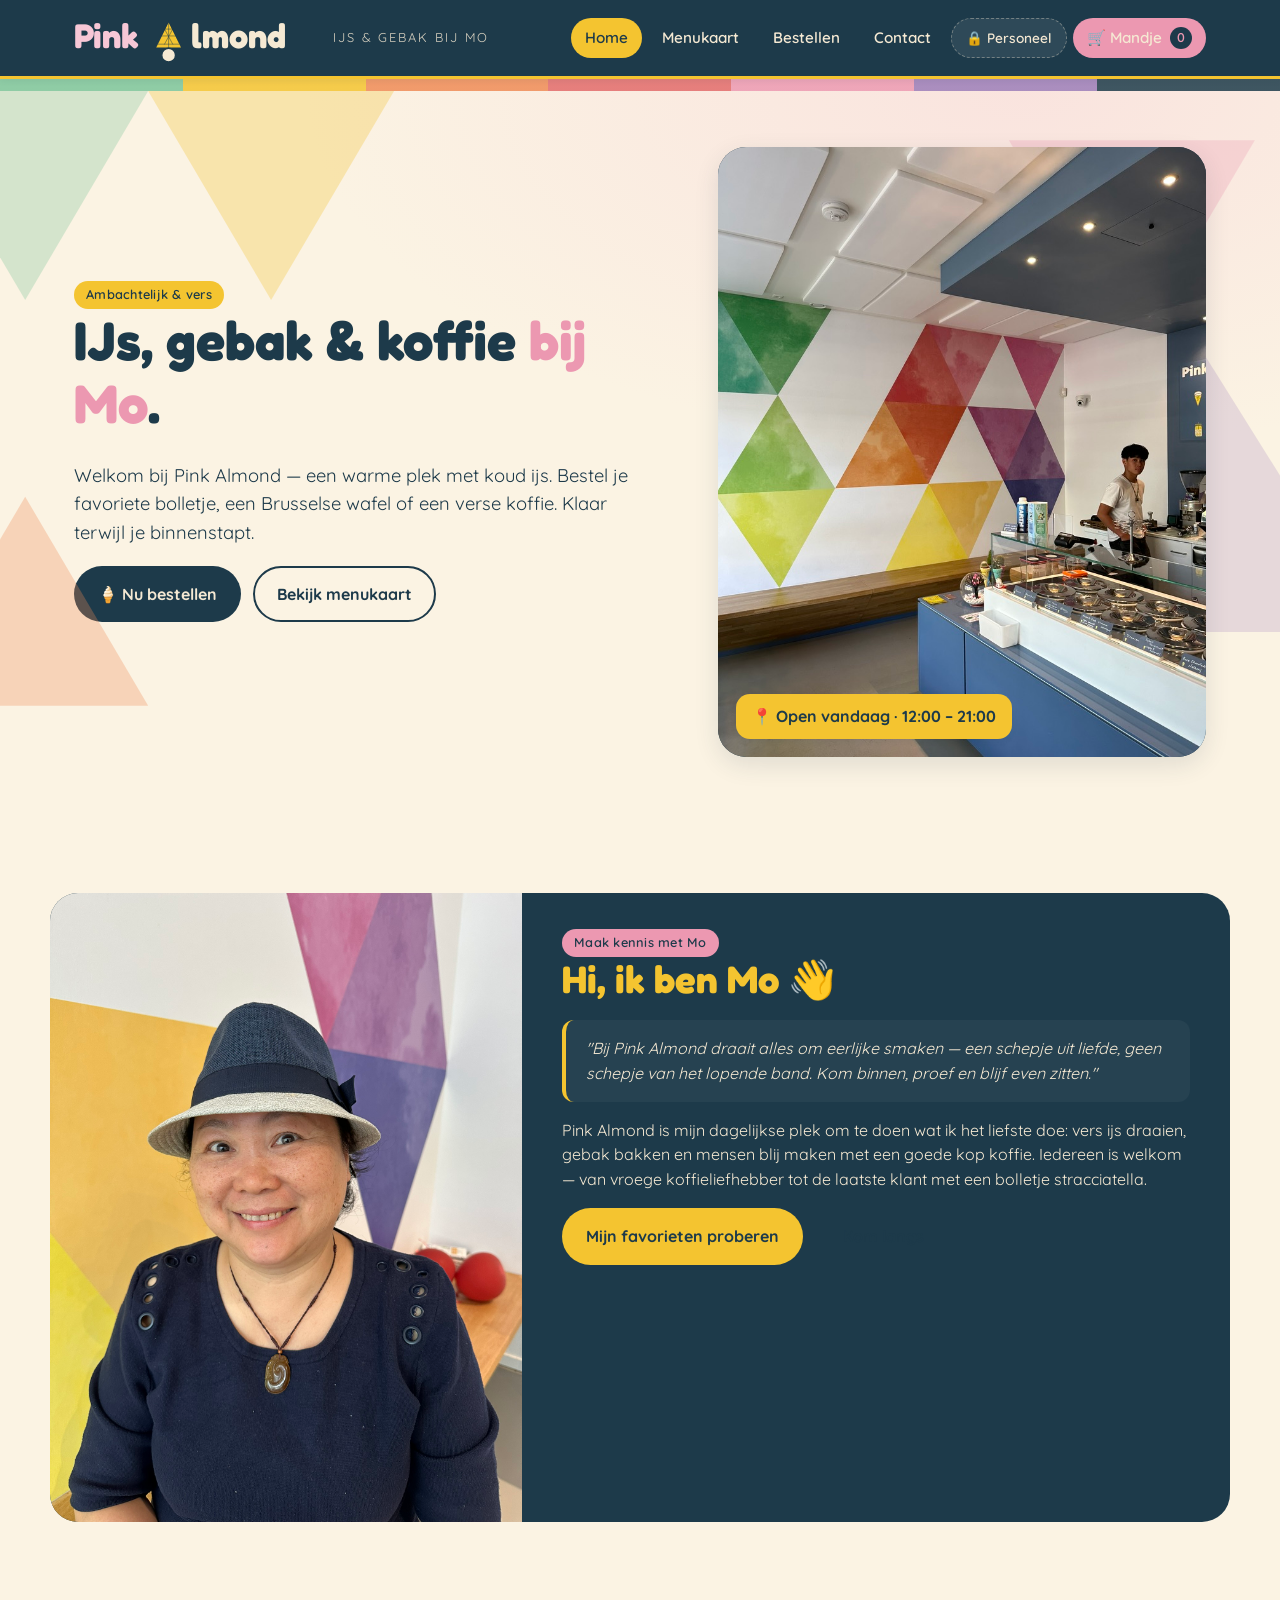
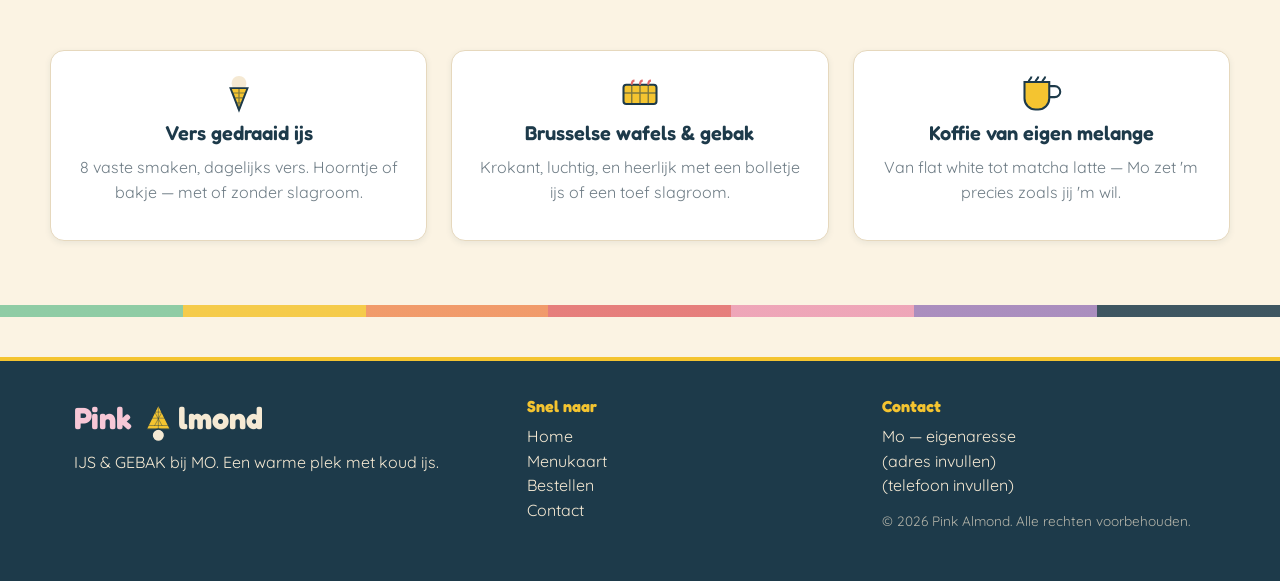
==== commit 85a3c71b: "v2 vereenvoudigd: open/voldaan-status, geen ophaal/telefoon, geen urgentie of beep" ====
--- a/index.html
+++ b/index.html
@@ -379,19 +379,26 @@
     <symbol id="logo-pinkalmond" viewBox="0 0 360 70">
       <!-- "Pink " -->
       <text x="0" y="50" font-family="Fredoka, Quicksand, sans-serif" font-weight="700" font-size="50" fill="#f7c7d6">Pink</text>
-      <!-- inverted ice-cream "A" -->
-      <g transform="translate(125, 8)">
-        <!-- Bolletje ijs als horizontale balk van de A -->
-        <circle cx="22" cy="40" r="8" fill="#f5e9d3"/>
-        <!-- driehoekige cone (A vorm) -->
-        <path d="M22 4 L42 56 L2 56 Z" fill="#f4c430" stroke="#1d3a4a" stroke-width="2" stroke-linejoin="round"/>
-        <!-- waffle pattern -->
-        <path d="M8 22 L36 22 M10 32 L34 32 M14 42 L30 42 M16 50 L28 50
-                 M22 4 L8 56 M22 4 L36 56 M14 22 L22 56 M30 22 L22 56"
-              stroke="#1d3a4a" stroke-width="1.4" fill="none" opacity=".6"/>
+      <!-- Omgekeerd ijsje als A — zelfde stijl als #ic-cone, op schaal van de tekst -->
+      <g transform="translate(118, 0)">
+        <!-- Wafelhoorntje (cone met punt boven, A-vorm) -->
+        <path d="M20 10 L40 50 L0 50 Z"
+              fill="#f4c430" stroke="#1d3a4a" stroke-width="2" stroke-linejoin="round"/>
+        <!-- Wafelpatroon binnen de cone -->
+        <path d="M14 22 L26 22
+                 M10 32 L30 32
+                 M5 44 L35 44
+                 M20 10 L1 50
+                 M20 10 L39 50
+                 M14 22 L26 44
+                 M26 22 L14 44
+                 M20 10 L20 50"
+              stroke="#1d3a4a" stroke-width="1.4" fill="none" opacity=".5" stroke-linecap="round"/>
+        <!-- Bolletje ijs onder het hoorntje (omgekeerd ijsje!) -->
+        <circle cx="20" cy="60" r="10" fill="#f5e9d3" stroke="#1d3a4a" stroke-width="2"/>
       </g>
       <!-- "lmond" -->
-      <text x="172" y="50" font-family="Fredoka, Quicksand, sans-serif" font-weight="700" font-size="50" fill="#f5e9d3">lmond</text>
+      <text x="170" y="50" font-family="Fredoka, Quicksand, sans-serif" font-weight="700" font-size="50" fill="#f5e9d3">lmond</text>
     </symbol>
 
     <!-- mini cone icon for menu/sections -->
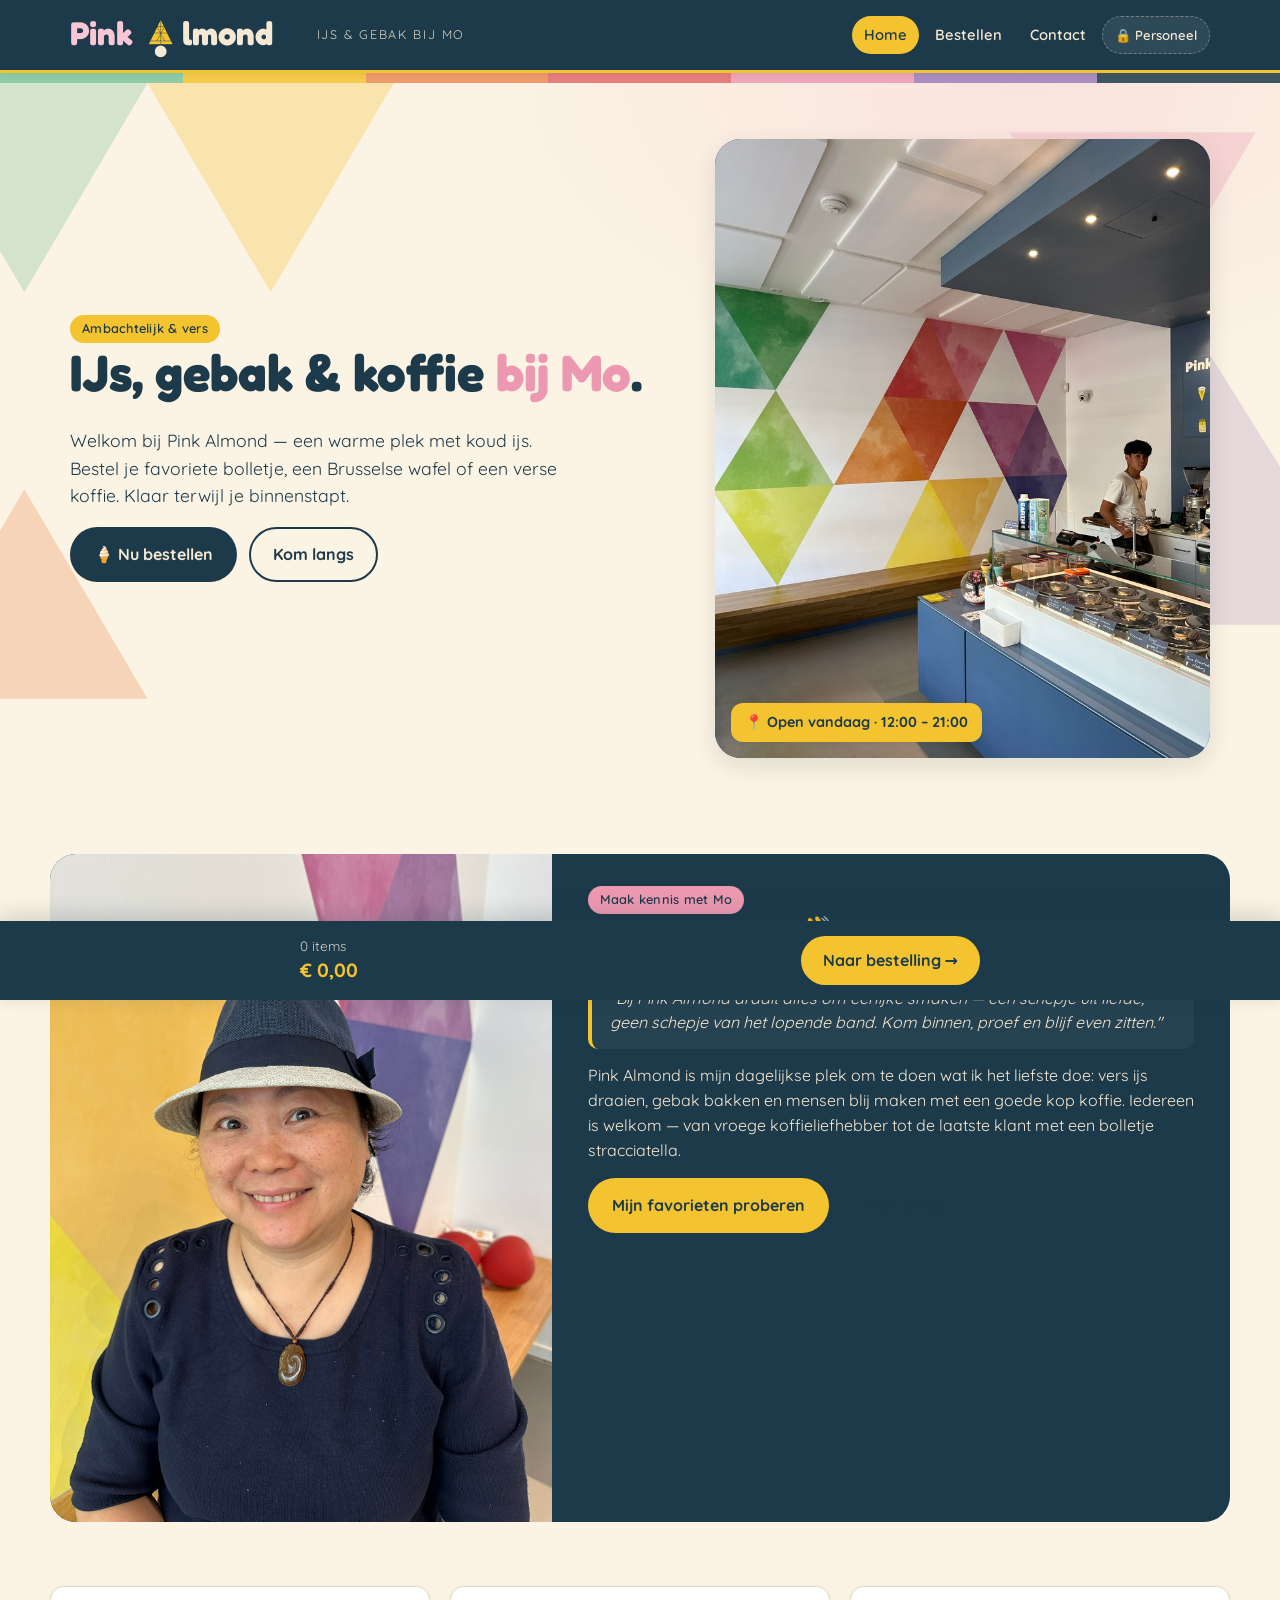
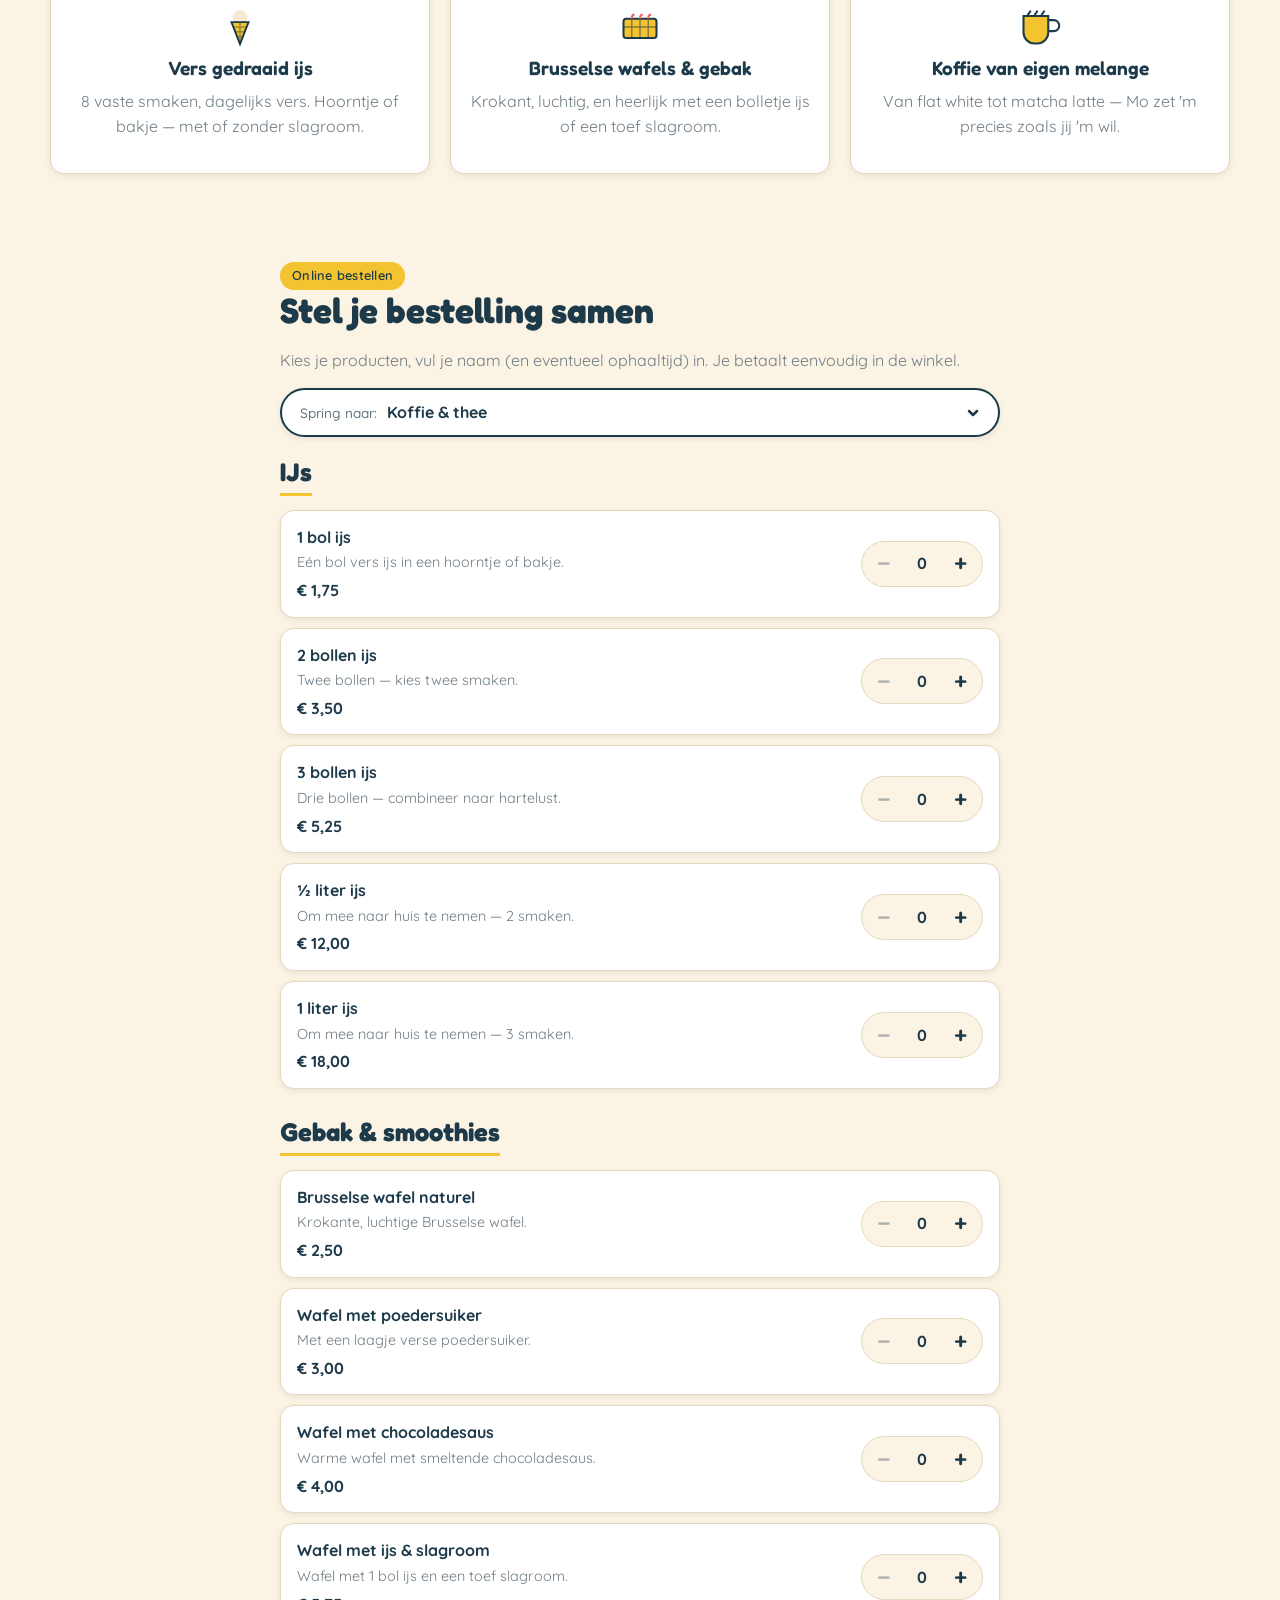
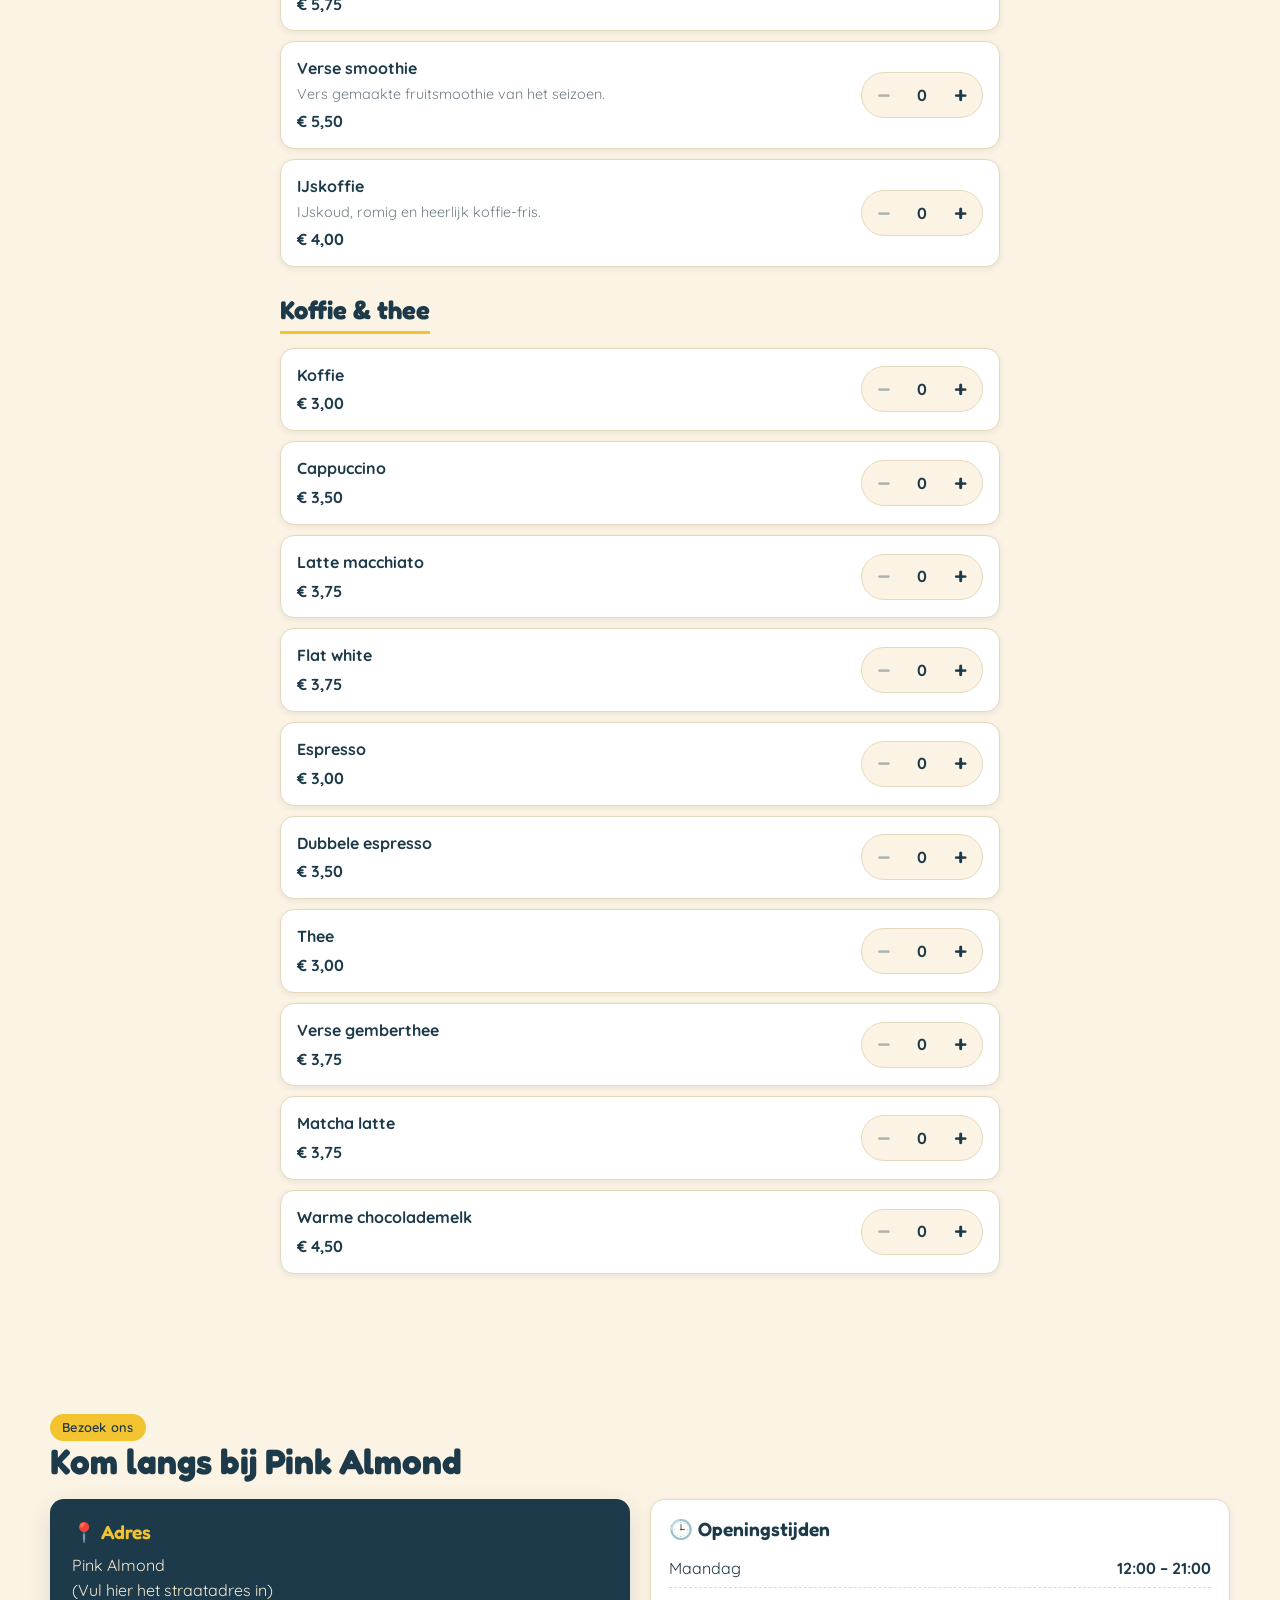
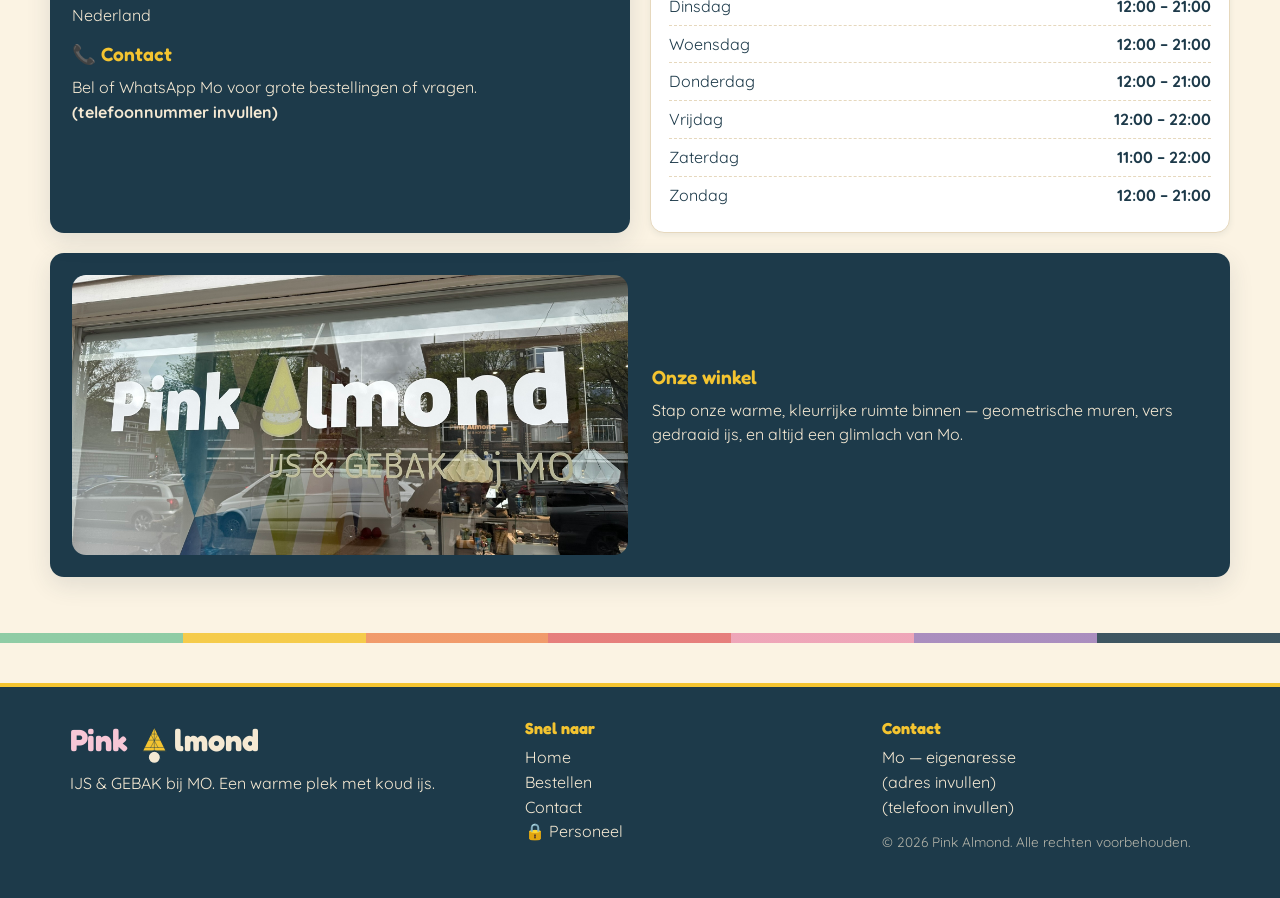
==== commit 1eeebd78: "v2 promoveren tot hoofdversie — modulaire structuur, simpele open/voldaan-flow" ====
--- a/index.html
+++ b/index.html
@@ -1,421 +1,41 @@
 <!DOCTYPE html>
 <html lang="nl">
 <head>
-<meta charset="UTF-8" />
-<meta name="viewport" content="width=device-width, initial-scale=1.0" />
+<meta charset="UTF-8">
+<meta name="viewport" content="width=device-width, initial-scale=1, maximum-scale=1">
 <title>Pink Almond — IJS &amp; GEBAK bij MO</title>
-<meta name="description" content="Pink Almond — ambachtelijk ijs, gebak en koffie bij Mo. Bestel online en haal af in de winkel." />
+<meta name="description" content="Pink Almond — vers ijs, gebak en koffie bij Mo. Bestel online en haal op in de winkel.">
+<meta name="theme-color" content="#1d3a4a">
 <link rel="preconnect" href="https://fonts.googleapis.com">
 <link rel="preconnect" href="https://fonts.gstatic.com" crossorigin>
 <link href="https://fonts.googleapis.com/css2?family=Fredoka:wght@500;600;700&family=Quicksand:wght@400;500;600;700&display=swap" rel="stylesheet">
-<style>
-  /* =========================
-     Pink Almond — design tokens
-     ========================= */
-  :root {
-    --navy: #1d3a4a;          /* hoofdkleur menubord */
-    --navy-deep: #142a37;
-    --cream: #f5e9d3;         /* tekst op donker, licht-papier gevoel */
-    --cream-soft: #fbf3e3;
-    --yellow: #f4c430;        /* ijshoorntje */
-    --yellow-soft: #ffd95a;
-    --pink: #ec98b1;          /* roze accent — naam */
-    --pink-soft: #f7c7d6;
-    --green: #7cc59a;
-    --orange: #ef8b56;
-    --red: #e26a6a;
-    --purple: #9c7cb8;
-    --bg: #fbf3e3;
-    --text: #1d3a4a;
-    --muted: #6f7d86;
-    --border: #e6d8bd;
-    --radius: 14px;
-    --shadow-sm: 0 2px 6px rgba(29,58,74,.08);
-    --shadow-md: 0 8px 24px rgba(29,58,74,.12);
-  }
-
-  /* Reset */
-  *, *::before, *::after { box-sizing: border-box; }
-  html, body { margin: 0; padding: 0; }
-  body {
-    font-family: 'Quicksand', system-ui, -apple-system, Segoe UI, Roboto, sans-serif;
-    background: var(--bg);
-    color: var(--text);
-    line-height: 1.55;
-    -webkit-font-smoothing: antialiased;
-  }
-  img { max-width: 100%; display: block; }
-  a { color: inherit; text-decoration: none; }
-  button { font: inherit; cursor: pointer; }
-  h1, h2, h3, h4 { font-family: 'Fredoka', 'Quicksand', sans-serif; margin: 0 0 .5em; line-height: 1.15; color: var(--navy); }
-  h1 { font-size: clamp(2rem, 4vw + 1rem, 3.4rem); font-weight: 700; }
-  h2 { font-size: clamp(1.6rem, 2vw + 1rem, 2.4rem); font-weight: 700; }
-  h3 { font-size: 1.25rem; font-weight: 600; }
-  p { margin: 0 0 1em; }
-  small { color: var(--muted); }
-
-  /* Layout helpers */
-  .container { max-width: 1180px; margin: 0 auto; padding: 0 24px; }
-  .section { padding: 64px 0; }
-  .section-tight { padding: 40px 0; }
-  .grid { display: grid; gap: 24px; }
-  .row { display: flex; gap: 16px; flex-wrap: wrap; align-items: center; }
-  .pill { display: inline-block; background: var(--yellow); color: var(--navy); border-radius: 999px; padding: 4px 12px; font-weight: 600; font-size: .8rem; letter-spacing: .02em; }
-  .muted { color: var(--muted); }
-
-  /* Header */
-  header.site {
-    position: sticky; top: 0; z-index: 50;
-    background: var(--navy);
-    color: var(--cream);
-    border-bottom: 3px solid var(--yellow);
-    box-shadow: var(--shadow-sm);
-  }
-  header.site .inner {
-    display: flex; align-items: center; justify-content: space-between;
-    padding: 14px 24px; max-width: 1180px; margin: 0 auto;
-  }
-  .brand { display: flex; align-items: center; gap: 12px; }
-  .brand-logo { height: 48px; width: auto; }
-  .brand-tag { font-size: .8rem; opacity: .85; letter-spacing: .15em; text-transform: uppercase; }
-  nav.main { display: flex; gap: 6px; flex-wrap: wrap; }
-  nav.main a {
-    color: var(--cream);
-    padding: 8px 14px; border-radius: 999px; font-weight: 600; font-size: .95rem;
-    transition: background .15s ease, color .15s ease;
-  }
-  nav.main a:hover { background: rgba(245,233,211,.12); }
-  nav.main a.active { background: var(--yellow); color: var(--navy); }
-  nav.main a.staff { background: rgba(255,255,255,.08); border: 1px dashed rgba(245,233,211,.35); font-size: .85rem; }
-  nav.main a.staff:hover { background: rgba(245,233,211,.15); }
-  .cart-pill {
-    background: var(--pink);
-    color: var(--navy);
-    padding: 8px 14px; border-radius: 999px; font-weight: 700; font-size: .9rem;
-    display: inline-flex; align-items: center; gap: 8px;
-  }
-  .cart-pill .dot {
-    background: var(--navy); color: var(--pink); border-radius: 999px;
-    min-width: 22px; height: 22px; display: inline-flex; align-items: center; justify-content: center;
-    font-size: .8rem;
-  }
-
-  /* Hero */
-  .hero {
-    background:
-      radial-gradient(1200px 600px at 80% 0%, rgba(247,199,214,.35), transparent 60%),
-      linear-gradient(180deg, var(--cream-soft) 0%, var(--bg) 100%);
-    padding: 56px 0 72px;
-    position: relative;
-    overflow: hidden;
-  }
-  .hero .triangles {
-    position: absolute; inset: 0; pointer-events: none; opacity: .55;
-  }
-  .hero .triangles svg { width: 100%; height: 100%; }
-  .hero-grid {
-    display: grid; grid-template-columns: 1.1fr .9fr; gap: 48px; align-items: center;
-  }
-  .hero h1 .accent { color: var(--pink); }
-  .hero p.lead { font-size: 1.15rem; color: var(--text); max-width: 52ch; }
-  .hero .cta-row { display: flex; gap: 12px; flex-wrap: wrap; margin-top: 12px; }
-  .btn {
-    display: inline-flex; align-items: center; gap: 8px;
-    padding: 14px 22px; border-radius: 999px;
-    font-weight: 700; font-size: 1rem;
-    border: 2px solid transparent; transition: transform .12s ease, background .15s ease, color .15s ease;
-  }
-  .btn-primary { background: var(--navy); color: var(--cream); }
-  .btn-primary:hover { background: var(--navy-deep); transform: translateY(-1px); }
-  .btn-outline { background: transparent; color: var(--navy); border-color: var(--navy); }
-  .btn-outline:hover { background: var(--navy); color: var(--cream); }
-  .btn-yellow { background: var(--yellow); color: var(--navy); }
-  .btn-yellow:hover { background: var(--yellow-soft); }
-  .btn-ghost { background: transparent; color: var(--navy); }
-  .btn-ghost:hover { background: rgba(29,58,74,.08); }
-  .btn-danger { background: var(--red); color: #fff; }
-  .btn-danger:hover { filter: brightness(.95); }
-  .btn-sm { padding: 8px 14px; font-size: .9rem; }
-
-  .hero-art {
-    position: relative;
-    aspect-ratio: 4/5;
-    border-radius: 28px;
-    overflow: hidden;
-    box-shadow: var(--shadow-md);
-    background: var(--navy);
-  }
-  .hero-art img { width: 100%; height: 100%; object-fit: cover; }
-  .hero-badge {
-    position: absolute; bottom: 18px; left: 18px;
-    background: var(--yellow); color: var(--navy);
-    padding: 10px 16px; border-radius: 14px; font-weight: 700;
-    box-shadow: var(--shadow-sm);
-    display: inline-flex; align-items: center; gap: 8px;
-  }
-
-  /* "Mo" feature */
-  .mo {
-    background: var(--navy); color: var(--cream);
-    border-radius: 28px; overflow: hidden;
-    display: grid; grid-template-columns: .8fr 1.2fr; align-items: stretch;
-  }
-  .mo .photo { background: #000; min-height: 100%; }
-  .mo .photo img { height: 100%; width: 100%; object-fit: cover; }
-  .mo .text { padding: 36px 40px; }
-  .mo .text h2 { color: var(--yellow); }
-  .mo .text p { color: var(--cream); }
-  .mo blockquote {
-    margin: 0 0 16px; padding: 16px 20px;
-    border-left: 4px solid var(--yellow);
-    background: rgba(255,255,255,.04);
-    border-radius: 12px;
-    font-style: italic;
-  }
-
-  /* Cards / sections */
-  .card {
-    background: #fff; border: 1px solid var(--border); border-radius: var(--radius);
-    padding: 20px; box-shadow: var(--shadow-sm);
-  }
-  .card-dark {
-    background: var(--navy); color: var(--cream); border-radius: var(--radius);
-    padding: 24px; box-shadow: var(--shadow-md);
-  }
-  .card-dark h2, .card-dark h3 { color: var(--yellow); }
-
-  /* Menu page */
-  .menu-board {
-    background: var(--navy); color: var(--cream);
-    border-radius: 24px; padding: 36px; box-shadow: var(--shadow-md);
-    background-image:
-      radial-gradient(900px 400px at 0% 0%, rgba(244,196,48,.08), transparent 60%),
-      radial-gradient(700px 400px at 100% 100%, rgba(236,152,177,.12), transparent 60%);
-  }
-  .menu-board h2 { color: var(--cream); font-size: 2.4rem; }
-  .menu-board .tagline { letter-spacing: .15em; text-transform: uppercase; opacity: .85; font-size: .85rem; }
-  .menu-cols { display: grid; grid-template-columns: 1fr 1fr; gap: 32px; margin-top: 16px; }
-  .menu-col h3 { color: var(--yellow); display: flex; align-items: center; gap: 10px; }
-  .menu-list { list-style: none; padding: 0; margin: 0; }
-  .menu-list li {
-    display: grid; grid-template-columns: 1fr auto; align-items: baseline;
-    padding: 8px 0; border-bottom: 1px dashed rgba(245,233,211,.18);
-    gap: 10px;
-  }
-  .menu-list li .name { font-weight: 500; }
-  .menu-list li .price { font-weight: 700; color: var(--yellow); white-space: nowrap; }
-  .menu-list li .sub { color: rgba(245,233,211,.7); font-weight: 400; font-size: .9rem; }
-
-  /* Order page */
-  .order-grid { display: grid; grid-template-columns: 1.4fr .9fr; gap: 28px; align-items: start; }
-  .product-tabs { display: flex; gap: 8px; flex-wrap: wrap; margin-bottom: 16px; }
-  .tab-btn {
-    padding: 10px 16px; border-radius: 999px; border: 2px solid var(--navy);
-    background: transparent; color: var(--navy); font-weight: 700;
-  }
-  .tab-btn.active { background: var(--navy); color: var(--cream); }
-  .product-list { display: grid; grid-template-columns: repeat(auto-fill, minmax(220px, 1fr)); gap: 14px; }
-  .product {
-    background: #fff; border: 1px solid var(--border); border-radius: var(--radius);
-    padding: 16px; display: flex; flex-direction: column; gap: 10px;
-    box-shadow: var(--shadow-sm); transition: transform .12s ease, box-shadow .15s ease;
-  }
-  .product:hover { transform: translateY(-2px); box-shadow: var(--shadow-md); }
-  .product .top { display: flex; justify-content: space-between; gap: 10px; }
-  .product .price { font-weight: 700; color: var(--navy); white-space: nowrap; }
-  .product .desc { color: var(--muted); font-size: .9rem; min-height: 2.6em; }
-  .product .actions { display: flex; gap: 8px; align-items: center; justify-content: space-between; }
-  .product .actions .add { width: 100%; }
-
-  /* Cart */
-  .cart {
-    position: sticky; top: 92px;
-    background: var(--cream-soft); border: 2px solid var(--navy); border-radius: var(--radius);
-    padding: 18px;
-  }
-  .cart h3 { display: flex; justify-content: space-between; align-items: center; }
-  .cart-items { list-style: none; padding: 0; margin: 0 0 12px; max-height: 380px; overflow: auto; }
-  .cart-items li {
-    padding: 10px 0; border-bottom: 1px dashed var(--border);
-    display: grid; grid-template-columns: 1fr auto; gap: 6px;
-  }
-  .cart-items li .name { font-weight: 600; }
-  .cart-items li .meta { color: var(--muted); font-size: .85rem; line-height: 1.35; }
-  .cart-items li .qty-row { display: flex; gap: 6px; align-items: center; }
-  .cart-items li .qty {
-    display: inline-flex; align-items: center; gap: 4px; background: #fff;
-    border: 1px solid var(--border); border-radius: 999px; padding: 2px 4px;
-  }
-  .cart-items li .qty button {
-    border: none; background: transparent; color: var(--navy); width: 22px; height: 22px;
-    border-radius: 999px; font-weight: 700;
-  }
-  .cart-items li .qty button:hover { background: var(--yellow); }
-  .cart-items li .remove { color: var(--red); background: transparent; border: none; font-size: .85rem; }
-  .cart-totals { display: grid; grid-template-columns: 1fr auto; gap: 4px 12px; padding: 10px 0; }
-  .cart-totals .total { font-weight: 800; font-size: 1.2rem; color: var(--navy); }
-  .cart-actions { display: flex; flex-direction: column; gap: 10px; }
-  .field { display: flex; flex-direction: column; gap: 4px; margin-bottom: 10px; }
-  .field label { font-size: .85rem; font-weight: 600; color: var(--navy); }
-  .field input, .field select, .field textarea {
-    padding: 10px 12px; border-radius: 10px; border: 1.5px solid var(--border);
-    background: #fff; font: inherit; color: var(--text);
-  }
-  .field input:focus, .field select:focus { outline: 2px solid var(--yellow); outline-offset: 1px; }
-
-  /* Modal — ijs configurator */
-  .modal-bg { position: fixed; inset: 0; background: rgba(20,42,55,.55); display: none; z-index: 100; align-items: center; justify-content: center; padding: 20px; }
-  .modal-bg.open { display: flex; }
-  .modal {
-    background: #fff; border-radius: 22px; max-width: 560px; width: 100%; max-height: 90vh; overflow: auto;
-    box-shadow: var(--shadow-md); padding: 24px;
-  }
-  .modal h3 { display: flex; justify-content: space-between; align-items: center; }
-  .modal .close { background: transparent; border: none; color: var(--muted); font-size: 1.4rem; }
-  .seg {
-    display: inline-flex; gap: 0; background: var(--cream-soft); border: 1.5px solid var(--border); border-radius: 999px; padding: 3px;
-  }
-  .seg button {
-    background: transparent; border: none; padding: 8px 16px; border-radius: 999px;
-    font-weight: 700; color: var(--navy);
-  }
-  .seg button.active { background: var(--navy); color: var(--cream); }
-  .check-row { display: flex; align-items: center; gap: 10px; padding: 8px 0; }
-  .check-row input { width: 18px; height: 18px; accent-color: var(--navy); }
-  .smaak-grid { display: grid; grid-template-columns: repeat(2, 1fr); gap: 8px; }
-  .smaak-row { display: flex; gap: 8px; align-items: center; }
-  .smaak-row label { min-width: 60px; font-weight: 600; }
-  .smaak-row select { flex: 1; }
-
-  /* Footer */
-  footer.site {
-    background: var(--navy); color: var(--cream);
-    margin-top: 40px; padding: 36px 0; border-top: 4px solid var(--yellow);
-  }
-  footer .columns { display: grid; grid-template-columns: 1.3fr 1fr 1fr; gap: 32px; }
-  footer h4 { color: var(--yellow); margin-bottom: 8px; font-family: 'Fredoka'; }
-  footer p, footer li { color: var(--cream); }
-  footer ul { list-style: none; padding: 0; margin: 0; }
-  footer .small { font-size: .85rem; opacity: .7; margin-top: 12px; }
-
-  /* Admin / Kassa */
-  .admin-tabs { display: flex; gap: 8px; flex-wrap: wrap; margin-bottom: 18px; }
-  .stats-grid { display: grid; grid-template-columns: repeat(auto-fit, minmax(180px, 1fr)); gap: 14px; margin-bottom: 18px; }
-  .stat {
-    background: #fff; border: 1px solid var(--border); border-radius: var(--radius);
-    padding: 18px; box-shadow: var(--shadow-sm);
-  }
-  .stat .label { color: var(--muted); font-size: .85rem; text-transform: uppercase; letter-spacing: .08em; }
-  .stat .value { font-size: 1.8rem; font-weight: 800; color: var(--navy); margin-top: 4px; }
-  .orders-table { width: 100%; border-collapse: collapse; background: #fff; border-radius: var(--radius); overflow: hidden; box-shadow: var(--shadow-sm); }
-  .orders-table th, .orders-table td { padding: 12px 14px; text-align: left; border-bottom: 1px solid var(--border); vertical-align: top; font-size: .92rem; }
-  .orders-table th { background: var(--navy); color: var(--cream); font-weight: 600; font-size: .85rem; text-transform: uppercase; letter-spacing: .05em; }
-  .badge { display: inline-block; padding: 3px 10px; border-radius: 999px; font-size: .78rem; font-weight: 700; }
-  .badge.open { background: #fff4d4; color: #8a6a00; }
-  .badge.klaar { background: #d8efe1; color: #1c6b3a; }
-  .badge.voldaan { background: #d3e3f0; color: #1d3a4a; }
-  .badge.kassa { background: var(--pink-soft); color: var(--navy); }
-  .badge.klant { background: var(--yellow-soft); color: var(--navy); }
-
-  /* Triangle decoration */
-  .tri-strip {
-    height: 12px; background:
-      linear-gradient(90deg,
-        var(--green) 0 14.28%,
-        var(--yellow) 14.28% 28.57%,
-        var(--orange) 28.57% 42.85%,
-        var(--red) 42.85% 57.14%,
-        var(--pink) 57.14% 71.42%,
-        var(--purple) 71.42% 85.71%,
-        var(--navy) 85.71% 100%);
-    opacity: .85;
-  }
-
-  /* Responsive */
-  @media (max-width: 880px) {
-    .hero-grid { grid-template-columns: 1fr; }
-    .mo { grid-template-columns: 1fr; }
-    .menu-cols { grid-template-columns: 1fr; gap: 16px; }
-    .order-grid { grid-template-columns: 1fr; }
-    .cart { position: static; }
-    footer .columns { grid-template-columns: 1fr; }
-    nav.main { gap: 2px; }
-    nav.main a { padding: 6px 10px; font-size: .85rem; }
-    .brand-tag { display: none; }
-    header.site .inner { padding: 10px 16px; }
-  }
-
-  /* Sections show/hide via routing */
-  section.page { display: none; }
-  section.page.active { display: block; }
-
-  /* Toast */
-  .toast {
-    position: fixed; left: 50%; transform: translateX(-50%); bottom: 22px;
-    background: var(--navy); color: var(--cream); padding: 12px 22px; border-radius: 999px;
-    box-shadow: var(--shadow-md); z-index: 200; opacity: 0; pointer-events: none;
-    transition: opacity .2s ease, transform .2s ease;
-    font-weight: 600;
-  }
-  .toast.show { opacity: 1; transform: translateX(-50%) translateY(-6px); }
-
-  /* PIN screen */
-  .pin-screen { max-width: 360px; margin: 40px auto; text-align: center; }
-  .pin-screen input { font-size: 1.6rem; text-align: center; letter-spacing: .4em; padding: 14px; border-radius: 14px; border: 2px solid var(--border); width: 100%; }
-
-  /* Print friendly receipt area (admin export) */
-  @media print {
-    header.site, footer.site, .no-print { display: none !important; }
-    body { background: white; }
-    .container { max-width: 100%; padding: 0; }
-  }
-</style>
+<link rel="stylesheet" href="css/style.css">
 </head>
 <body>
 
-<!-- ============== LOGO TEMPLATE (reused) ============== -->
+<!-- ========== LOGO + ICOON SVGs (gedeeld) ========== -->
 <svg width="0" height="0" style="position:absolute" aria-hidden="true">
   <defs>
     <symbol id="logo-pinkalmond" viewBox="0 0 360 70">
-      <!-- "Pink " -->
       <text x="0" y="50" font-family="Fredoka, Quicksand, sans-serif" font-weight="700" font-size="50" fill="#f7c7d6">Pink</text>
-      <!-- Omgekeerd ijsje als A — zelfde stijl als #ic-cone, op schaal van de tekst -->
       <g transform="translate(118, 0)">
-        <!-- Wafelhoorntje (cone met punt boven, A-vorm) -->
-        <path d="M20 10 L40 50 L0 50 Z"
-              fill="#f4c430" stroke="#1d3a4a" stroke-width="2" stroke-linejoin="round"/>
-        <!-- Wafelpatroon binnen de cone -->
-        <path d="M14 22 L26 22
-                 M10 32 L30 32
-                 M5 44 L35 44
-                 M20 10 L1 50
-                 M20 10 L39 50
-                 M14 22 L26 44
-                 M26 22 L14 44
-                 M20 10 L20 50"
+        <path d="M20 10 L40 50 L0 50 Z" fill="#f4c430" stroke="#1d3a4a" stroke-width="2" stroke-linejoin="round"/>
+        <path d="M14 22 L26 22 M10 32 L30 32 M5 44 L35 44 M20 10 L1 50 M20 10 L39 50 M14 22 L26 44 M26 22 L14 44 M20 10 L20 50"
               stroke="#1d3a4a" stroke-width="1.4" fill="none" opacity=".5" stroke-linecap="round"/>
-        <!-- Bolletje ijs onder het hoorntje (omgekeerd ijsje!) -->
         <circle cx="20" cy="60" r="10" fill="#f5e9d3" stroke="#1d3a4a" stroke-width="2"/>
       </g>
-      <!-- "lmond" -->
       <text x="170" y="50" font-family="Fredoka, Quicksand, sans-serif" font-weight="700" font-size="50" fill="#f5e9d3">lmond</text>
     </symbol>
-
-    <!-- mini cone icon for menu/sections -->
     <symbol id="ic-cone" viewBox="0 0 32 36">
       <path d="M16 4c-3.5 0-6 2.5-6 6s2.5 6 6 6 6-2.5 6-6-2.5-6-6-6z" fill="#f5e9d3"/>
       <path d="M9 14 L23 14 L16 32 Z" fill="#f4c430" stroke="#1d3a4a" stroke-width="1.5"/>
       <path d="M11 18 L21 18 M12 22 L20 22 M14 26 L18 26 M11 18 L16 32 M21 18 L16 32 M16 14 L16 32" stroke="#1d3a4a" stroke-width="1" fill="none" opacity=".55"/>
     </symbol>
-
-    <!-- coffee cup -->
     <symbol id="ic-cup" viewBox="0 0 32 28">
       <path d="M4 6 H22 V18 a8 8 0 0 1-8 8 H12 a8 8 0 0 1-8-8 Z" fill="#f4c430" stroke="#1d3a4a" stroke-width="1.5"/>
       <path d="M22 9 H26 a4 4 0 0 1 0 8 H22" fill="none" stroke="#1d3a4a" stroke-width="1.5"/>
       <path d="M9 2 c0 2 -2 2 -2 4 M14 2 c0 2 -2 2 -2 4 M19 2 c0 2 -2 2 -2 4" stroke="#1d3a4a" stroke-width="1.5" fill="none"/>
     </symbol>
-
-    <!-- cake / wafel -->
     <symbol id="ic-cake" viewBox="0 0 32 28">
       <rect x="4" y="8" width="24" height="14" rx="2" fill="#f4c430" stroke="#1d3a4a" stroke-width="1.5"/>
       <path d="M4 14 H28 M10 8 V22 M16 8 V22 M22 8 V22" stroke="#1d3a4a" stroke-width="1" fill="none" opacity=".55"/>
@@ -424,380 +44,245 @@
   </defs>
 </svg>
 
-<!-- ============== HEADER ============== -->
+<!-- ========== HEADER ========== -->
 <header class="site">
   <div class="inner">
-    <a class="brand" href="#home" aria-label="Pink Almond — naar startpagina">
+    <a class="brand" href="#home" aria-label="Pink Almond">
       <svg class="brand-logo" viewBox="0 0 360 70" role="img" aria-label="Pink Almond logo"><use href="#logo-pinkalmond"/></svg>
       <span class="brand-tag">IJS &amp; GEBAK bij MO</span>
     </a>
-    <nav class="main" aria-label="Hoofdmenu">
-      <a href="#home" data-route="home">Home</a>
-      <a href="#menu" data-route="menu">Menukaart</a>
-      <a href="#bestellen" data-route="bestellen">Bestellen</a>
-      <a href="#contact" data-route="contact">Contact</a>
-      <a href="#admin" data-route="admin" class="staff" title="Voor personeel: kassa &amp; rapportage">🔒 Personeel</a>
-      <a href="#bestellen" class="cart-pill" id="cartPill" title="Bekijk je mandje"><span>🛒 Mandje</span><span class="dot" id="cartCount">0</span></a>
+    <nav class="main">
+      <a href="#home"     class="active">Home</a>
+      <a href="#bestellen">Bestellen</a>
+      <a href="#contact">Contact</a>
+      <a href="admin.html" class="staff" title="Voor personeel">🔒 Personeel</a>
     </nav>
   </div>
 </header>
-
 <div class="tri-strip" aria-hidden="true"></div>
 
 <main>
 
-  <!-- ============== HOME ============== -->
-  <section class="page" id="home" data-page="home">
-    <div class="hero">
-      <div class="triangles" aria-hidden="true">
-        <svg viewBox="0 0 1200 600" preserveAspectRatio="xMidYMid slice">
-          <polygon points="0,0 200,0 100,170" fill="#7cc59a" opacity=".55"/>
-          <polygon points="200,0 400,0 300,170" fill="#f4c430" opacity=".55"/>
-          <polygon points="200,170 400,170 300,0" fill="#fff" opacity="0"/>
-          <polygon points="900,40 1100,40 1000,210" fill="#ec98b1" opacity=".5"/>
-          <polygon points="1050,200 1200,440 900,440" fill="#9c7cb8" opacity=".4"/>
-          <polygon points="0,500 200,500 100,330" fill="#ef8b56" opacity=".55"/>
-          <polygon points="800,500 1000,500 900,330" fill="#e26a6a" opacity=".5"/>
+  <!-- ========== HOME / HERO ========== -->
+  <section id="home" class="hero">
+    <div class="triangles" aria-hidden="true">
+      <svg viewBox="0 0 1200 600" preserveAspectRatio="xMidYMid slice">
+        <polygon points="0,0 200,0 100,170" fill="#7cc59a" opacity=".55"/>
+        <polygon points="200,0 400,0 300,170" fill="#f4c430" opacity=".55"/>
+        <polygon points="900,40 1100,40 1000,210" fill="#ec98b1" opacity=".5"/>
+        <polygon points="1050,200 1200,440 900,440" fill="#9c7cb8" opacity=".4"/>
+        <polygon points="0,500 200,500 100,330" fill="#ef8b56" opacity=".55"/>
+        <polygon points="800,500 1000,500 900,330" fill="#e26a6a" opacity=".5"/>
+      </svg>
+    </div>
+    <div class="container hero-grid">
+      <div>
+        <span class="pill">Ambachtelijk &amp; vers</span>
+        <h1>IJs, gebak &amp; koffie <span class="accent">bij Mo</span>.</h1>
+        <p class="lead">Welkom bij Pink Almond — een warme plek met koud ijs. Bestel je favoriete bolletje, een Brusselse wafel of een verse koffie. Klaar terwijl je binnenstapt.</p>
+        <div class="cta-row">
+          <a class="btn btn-primary" href="#bestellen">🍦 Nu bestellen</a>
+          <a class="btn btn-outline" href="#contact">Kom langs</a>
+        </div>
+      </div>
+      <div class="hero-art">
+        <img src="interieur.jpeg" alt="Het kleurrijke interieur van Pink Almond">
+        <div class="hero-badge">📍 Open vandaag · 12:00 – 21:00</div>
+      </div>
+    </div>
+  </section>
+
+  <!-- Mo feature -->
+  <div class="container section-tight">
+    <div class="mo-section">
+      <div class="photo">
+        <img src="mo.jpeg" alt="Mo, eigenaresse van Pink Almond">
+      </div>
+      <div class="text">
+        <span class="pill" style="background:var(--pink); color:var(--navy)">Maak kennis met Mo</span>
+        <h2>Hi, ik ben Mo 👋</h2>
+        <blockquote>"Bij Pink Almond draait alles om eerlijke smaken — een schepje uit liefde, geen schepje van het lopende band. Kom binnen, proef en blijf even zitten."</blockquote>
+        <p>Pink Almond is mijn dagelijkse plek om te doen wat ik het liefste doe: vers ijs draaien, gebak bakken en mensen blij maken met een goede kop koffie. Iedereen is welkom — van vroege koffieliefhebber tot de laatste klant met een bolletje stracciatella.</p>
+        <div class="row">
+          <a class="btn btn-yellow" href="#bestellen">Mijn favorieten proberen</a>
+          <a class="btn btn-ghost" href="#contact">Kom langs</a>
+        </div>
+      </div>
+    </div>
+  </div>
+
+  <!-- Drie feature cards -->
+  <div class="container section-tight">
+    <div class="feature-cards">
+      <div class="card">
+        <svg class="icon" width="44" height="44"><use href="#ic-cone"/></svg>
+        <h3>Vers gedraaid ijs</h3>
+        <p class="muted">8 vaste smaken, dagelijks vers. Hoorntje of bakje — met of zonder slagroom.</p>
+      </div>
+      <div class="card">
+        <svg class="icon" width="44" height="44"><use href="#ic-cake"/></svg>
+        <h3>Brusselse wafels &amp; gebak</h3>
+        <p class="muted">Krokant, luchtig, en heerlijk met een bolletje ijs of een toef slagroom.</p>
+      </div>
+      <div class="card">
+        <svg class="icon" width="44" height="44"><use href="#ic-cup"/></svg>
+        <h3>Koffie van eigen melange</h3>
+        <p class="muted">Van flat white tot matcha latte — Mo zet 'm precies zoals jij 'm wil.</p>
+      </div>
+    </div>
+  </div>
+
+  <!-- ========== BESTELLEN ========== -->
+  <section id="bestellen" class="container-narrow section">
+    <span class="pill">Online bestellen</span>
+    <h2>Stel je bestelling samen</h2>
+    <p class="muted">Kies je producten, vul je naam (en eventueel ophaaltijd) in. Je betaalt eenvoudig in de winkel.</p>
+
+    <!-- Sticky categorie-dropdown -->
+    <nav class="category-nav" id="category-nav" aria-label="Menu navigatie">
+      <button class="category-nav__trigger" id="category-nav-trigger" type="button" aria-haspopup="true" aria-expanded="false">
+        <span class="category-nav__trigger-label">Spring naar:</span>
+        <span class="category-nav__trigger-current" id="category-nav-current">…</span>
+        <svg class="category-nav__trigger-arrow" width="14" height="14" viewBox="0 0 14 14" fill="none" stroke="currentColor" stroke-width="2.5" stroke-linecap="round" stroke-linejoin="round" aria-hidden="true">
+          <polyline points="3,5 7,9 11,5"/>
         </svg>
-      </div>
-      <div class="container hero-grid">
-        <div>
-          <span class="pill">Ambachtelijk &amp; vers</span>
-          <h1>IJs, gebak &amp; koffie <span class="accent">bij Mo</span>.</h1>
-          <p class="lead">Welkom bij Pink Almond — een warme plek met koud ijs. Bestel je favoriete bolletje, een Brusselse wafel of een verse koffie. Klaar terwijl je binnenstapt.</p>
-          <div class="cta-row">
-            <a class="btn btn-primary" href="#bestellen" data-route="bestellen">🍦 Nu bestellen</a>
-            <a class="btn btn-outline" href="#menu" data-route="menu">Bekijk menukaart</a>
-          </div>
-        </div>
-        <div class="hero-art">
-          <img src="interieur.jpeg" alt="Het kleurrijke interieur van Pink Almond" />
-          <div class="hero-badge">📍 Open vandaag · 12:00 – 21:00</div>
-        </div>
-      </div>
-    </div>
-
-    <div class="container section">
-      <div class="mo">
-        <div class="photo">
-          <img src="mo.jpeg" alt="Mo, eigenaresse van Pink Almond" />
-        </div>
-        <div class="text">
-          <span class="pill" style="background:var(--pink); color:var(--navy)">Maak kennis met Mo</span>
-          <h2>Hi, ik ben Mo 👋</h2>
-          <blockquote>"Bij Pink Almond draait alles om eerlijke smaken — een schepje uit liefde, geen schepje van het lopende band. Kom binnen, proef en blijf even zitten."</blockquote>
-          <p>Pink Almond is mijn dagelijkse plek om te doen wat ik het liefste doe: vers ijs draaien, gebak bakken en mensen blij maken met een goede kop koffie. Iedereen is welkom — van vroege koffieliefhebber tot de laatste klant met een bolletje stracciatella.</p>
-          <div class="row">
-            <a class="btn btn-yellow" href="#bestellen" data-route="bestellen">Mijn favorieten proberen</a>
-            <a class="btn btn-ghost" href="#contact" data-route="contact">Kom langs</a>
-          </div>
-        </div>
-      </div>
-    </div>
-
-    <div class="container section">
-      <div class="grid" style="grid-template-columns: repeat(3, 1fr);">
-        <div class="card" style="text-align:center">
-          <svg width="44" height="44"><use href="#ic-cone"/></svg>
-          <h3>Vers gedraaid ijs</h3>
-          <p class="muted">8 vaste smaken, dagelijks vers. Hoorntje of bakje — met of zonder slagroom.</p>
-        </div>
-        <div class="card" style="text-align:center">
-          <svg width="44" height="44"><use href="#ic-cake"/></svg>
-          <h3>Brusselse wafels &amp; gebak</h3>
-          <p class="muted">Krokant, luchtig, en heerlijk met een bolletje ijs of een toef slagroom.</p>
-        </div>
-        <div class="card" style="text-align:center">
-          <svg width="44" height="44"><use href="#ic-cup"/></svg>
-          <h3>Koffie van eigen melange</h3>
-          <p class="muted">Van flat white tot matcha latte — Mo zet 'm precies zoals jij 'm wil.</p>
-        </div>
-      </div>
-    </div>
+      </button>
+      <div class="category-nav__panel" id="category-nav-panel" role="menu"></div>
+    </nav>
+
+    <!-- Menu wordt door JavaScript gevuld -->
+    <div id="menu"></div>
   </section>
 
-  <!-- ============== MENU ============== -->
-  <section class="page" id="menu" data-page="menu">
-    <div class="container section">
-      <div class="menu-board">
-        <div class="row" style="justify-content:space-between; align-items:flex-end; gap:20px">
-          <div>
-            <span class="tagline">Onze menukaart</span>
-            <h2>Pink Almond</h2>
-            <small style="color:var(--cream); opacity:.85">IJS &amp; GEBAK bij MO</small>
-          </div>
-          <a class="btn btn-yellow" href="#bestellen" data-route="bestellen">🛒 Naar bestellen</a>
-        </div>
-
-        <div class="menu-cols" style="margin-top:24px">
-          <div class="menu-col">
-            <h3><svg width="26" height="26"><use href="#ic-cone"/></svg> IJs</h3>
-            <ul class="menu-list">
-              <li><span class="name">IJs per bol <span class="sub">(hoorntje of bakje)</span></span><span class="price">€ 1,75</span></li>
-              <li><span class="name">2 bollen ijs</span><span class="price">€ 3,50</span></li>
-              <li><span class="name">3 bollen ijs</span><span class="price">€ 5,25</span></li>
-              <li><span class="name">½ liter ijs <span class="sub">(om mee te nemen)</span></span><span class="price">€ 12,00</span></li>
-              <li><span class="name">1 liter ijs <span class="sub">(om mee te nemen)</span></span><span class="price">€ 18,00</span></li>
-              <li><span class="name">Slagroom <span class="sub">extra</span></span><span class="price">+ € 0,80</span></li>
-              <li><span class="name">Brusselse wafel <span class="sub">erbij</span></span><span class="price">+ € 2,50</span></li>
-            </ul>
-
-            <h3 style="margin-top:24px"><svg width="26" height="26"><use href="#ic-cake"/></svg> Gebak</h3>
-            <ul class="menu-list">
-              <li><span class="name">Brusselse wafel naturel</span><span class="price">€ 2,50</span></li>
-              <li><span class="name">Wafel met poedersuiker</span><span class="price">€ 3,00</span></li>
-              <li><span class="name">Wafel met chocoladesaus</span><span class="price">€ 4,00</span></li>
-              <li><span class="name">Wafel met ijs &amp; slagroom</span><span class="price">€ 5,75</span></li>
-              <li><span class="name">Verse smoothie</span><span class="price">€ 5,50</span></li>
-              <li><span class="name">IJskoffie</span><span class="price">€ 4,00</span></li>
-            </ul>
-          </div>
-
-          <div class="menu-col">
-            <h3><svg width="26" height="26"><use href="#ic-cup"/></svg> Koffie &amp; Thee</h3>
-            <ul class="menu-list">
-              <li><span class="name">Koffie</span><span class="price">€ 3,00</span></li>
-              <li><span class="name">Cappuccino</span><span class="price">€ 3,50</span></li>
-              <li><span class="name">Latte macchiato</span><span class="price">€ 3,75</span></li>
-              <li><span class="name">Flat white</span><span class="price">€ 3,75</span></li>
-              <li><span class="name">Espresso</span><span class="price">€ 3,00</span></li>
-              <li><span class="name">Dubbele espresso</span><span class="price">€ 3,50</span></li>
-              <li><span class="name">Thee</span><span class="price">€ 3,00</span></li>
-              <li><span class="name">Verse gemberthee</span><span class="price">€ 3,75</span></li>
-              <li><span class="name">Matcha latte</span><span class="price">€ 3,75</span></li>
-              <li><span class="name">Warme chocolademelk</span><span class="price">€ 4,50</span></li>
-            </ul>
-
-            <h3 style="margin-top:24px">🍨 Onze ijssmaken</h3>
-            <p style="color:var(--cream); opacity:.9">Vanille · Chocolade · Aardbei · Pistache · Hazelnoot · Stracciatella · Citroen · Mango</p>
-            <small style="color:var(--cream); opacity:.7">De smaken kunnen per dag variëren — vraag Mo gerust naar de smaak van vandaag.</small>
-          </div>
-        </div>
+  <!-- ========== CONTACT ========== -->
+  <section id="contact" class="container section">
+    <span class="pill">Bezoek ons</span>
+    <h2>Kom langs bij Pink Almond</h2>
+    <div class="grid" style="grid-template-columns: 1fr 1fr;">
+      <div class="card-dark">
+        <h3>📍 Adres</h3>
+        <p>Pink Almond<br>(Vul hier het straatadres in)<br>Nederland</p>
+        <h3 style="margin-top:14px">📞 Contact</h3>
+        <p>Bel of WhatsApp Mo voor grote bestellingen of vragen.<br><strong>(telefoonnummer invullen)</strong></p>
+      </div>
+      <div class="card">
+        <h3>🕒 Openingstijden</h3>
+        <ul style="list-style:none; padding:0; margin:0;">
+          <li class="row-between" style="padding:6px 0; border-bottom:1px dashed var(--border);"><span>Maandag</span><strong>12:00 – 21:00</strong></li>
+          <li class="row-between" style="padding:6px 0; border-bottom:1px dashed var(--border);"><span>Dinsdag</span><strong>12:00 – 21:00</strong></li>
+          <li class="row-between" style="padding:6px 0; border-bottom:1px dashed var(--border);"><span>Woensdag</span><strong>12:00 – 21:00</strong></li>
+          <li class="row-between" style="padding:6px 0; border-bottom:1px dashed var(--border);"><span>Donderdag</span><strong>12:00 – 21:00</strong></li>
+          <li class="row-between" style="padding:6px 0; border-bottom:1px dashed var(--border);"><span>Vrijdag</span><strong>12:00 – 22:00</strong></li>
+          <li class="row-between" style="padding:6px 0; border-bottom:1px dashed var(--border);"><span>Zaterdag</span><strong>11:00 – 22:00</strong></li>
+          <li class="row-between" style="padding:6px 0;"><span>Zondag</span><strong>12:00 – 21:00</strong></li>
+        </ul>
+      </div>
+    </div>
+    <div class="card-dark" style="margin-top:20px; display:grid; grid-template-columns:1fr 1fr; gap:24px; align-items:center">
+      <img src="gevel.jpeg" alt="De gevel van Pink Almond" style="border-radius:14px; max-height:280px; object-fit:cover; width:100%">
+      <div>
+        <h3>Onze winkel</h3>
+        <p>Stap onze warme, kleurrijke ruimte binnen — geometrische muren, vers gedraaid ijs, en altijd een glimlach van Mo.</p>
       </div>
     </div>
   </section>
 
-  <!-- ============== BESTELLEN ============== -->
-  <section class="page" id="bestellen" data-page="bestellen">
-    <div class="container section">
-      <div class="row" style="justify-content:space-between; gap:12px">
-        <div>
-          <span class="pill">Online bestellen</span>
-          <h2>Stel je bestelling samen</h2>
-          <p class="muted" style="max-width:60ch">Kies je producten, vul je naam en gewenste ophaaltijd in. Je betaalt eenvoudig in de winkel bij het ophalen.</p>
-        </div>
-      </div>
-
-      <div class="order-grid" style="margin-top:18px">
-        <div>
-          <div class="product-tabs" id="productTabs">
-            <button class="tab-btn active" data-cat="ijs">🍦 IJs</button>
-            <button class="tab-btn" data-cat="gebak">🧇 Gebak &amp; smoothies</button>
-            <button class="tab-btn" data-cat="koffie">☕ Koffie &amp; thee</button>
-          </div>
-          <div class="product-list" id="productList"></div>
-        </div>
-
-        <aside class="cart" id="cart">
-          <h3>🛒 Mijn mandje <span id="cartCountSide" class="muted" style="font-weight:500; font-size:.9rem">0 items</span></h3>
-          <ul class="cart-items" id="cartItems"></ul>
-          <div class="cart-totals">
-            <div>Subtotaal</div><div id="cartSubtotal">€ 0,00</div>
-            <div class="total">Totaal</div><div class="total" id="cartTotal">€ 0,00</div>
-          </div>
-          <div class="field">
-            <label for="custName">Je naam</label>
-            <input id="custName" type="text" placeholder="bijv. Lisa">
-          </div>
-          <div class="field">
-            <label for="pickupTime">Gewenste ophaaltijd</label>
-            <input id="pickupTime" type="text" placeholder="bijv. 14:30">
-          </div>
-          <div class="field">
-            <label for="orderNote">Opmerking (optioneel)</label>
-            <textarea id="orderNote" rows="2" placeholder="bijv. allergie, extra wens..."></textarea>
-          </div>
-          <div class="cart-actions">
-            <button class="btn btn-primary" id="placeOrderBtn">✅ Bestelling plaatsen</button>
-            <button class="btn btn-ghost btn-sm" id="clearCartBtn">Mandje legen</button>
-          </div>
-        </aside>
-      </div>
-    </div>
-  </section>
-
-  <!-- ============== CONTACT ============== -->
-  <section class="page" id="contact" data-page="contact">
-    <div class="container section">
-      <span class="pill">Bezoek ons</span>
-      <h2>Kom langs bij Pink Almond</h2>
-      <div class="grid" style="grid-template-columns: 1fr 1fr; gap:24px; margin-top:8px">
-        <div class="card-dark">
-          <h3>📍 Adres</h3>
-          <p>Pink Almond<br/>(Vul hier het straatadres in)<br/>Nederland</p>
-          <h3 style="margin-top:18px">📞 Contact</h3>
-          <p>Bel of WhatsApp Mo voor grote bestellingen of vragen.<br/><strong>(telefoonnummer invullen)</strong></p>
-        </div>
-        <div class="card">
-          <h3>🕒 Openingstijden</h3>
-          <ul class="menu-list" style="color:var(--text)">
-            <li><span class="name">Maandag</span><span class="price" style="color:var(--navy)">12:00 – 21:00</span></li>
-            <li><span class="name">Dinsdag</span><span class="price" style="color:var(--navy)">12:00 – 21:00</span></li>
-            <li><span class="name">Woensdag</span><span class="price" style="color:var(--navy)">12:00 – 21:00</span></li>
-            <li><span class="name">Donderdag</span><span class="price" style="color:var(--navy)">12:00 – 21:00</span></li>
-            <li><span class="name">Vrijdag</span><span class="price" style="color:var(--navy)">12:00 – 22:00</span></li>
-            <li><span class="name">Zaterdag</span><span class="price" style="color:var(--navy)">11:00 – 22:00</span></li>
-            <li><span class="name">Zondag</span><span class="price" style="color:var(--navy)">12:00 – 21:00</span></li>
-          </ul>
-          <small class="muted">Tip: deze tijden kun je later aanpassen in de code (zoek naar "Openingstijden").</small>
-        </div>
-      </div>
-      <div class="card-dark" style="margin-top:24px; display:grid; grid-template-columns: 1fr 1fr; gap:24px; align-items:center">
-        <img src="gevel.jpeg" alt="De gevel van Pink Almond" style="border-radius:14px; max-height:280px; object-fit:cover; width:100%"/>
-        <div>
-          <h3>Onze winkel</h3>
-          <p>Stap onze warme, kleurrijke ruimte binnen — geometrische muren, vers gedraaid ijs, en altijd een glimlach van Mo.</p>
-        </div>
-      </div>
-    </div>
-  </section>
-
-  <!-- ============== ADMIN / KASSA ============== -->
-  <section class="page" id="admin" data-page="admin">
-    <div class="container section">
-      <div id="pinScreen" class="pin-screen card">
-        <h2>🔒 Personeel</h2>
-        <p class="muted">Voer de pincode in om bestellingen en rapportage te zien.</p>
-        <input id="pinInput" type="password" inputmode="numeric" maxlength="6" placeholder="••••" />
-        <div class="row" style="justify-content:center; margin-top:14px">
-          <button class="btn btn-primary" id="pinSubmit">Inloggen</button>
-        </div>
-        <small class="muted" style="display:block; margin-top:14px">Standaardpincode: <strong>1234</strong> · Wijzig deze zo snel mogelijk in 'Instellingen'.</small>
-      </div>
-
-      <div id="adminPanel" style="display:none">
-        <div class="row" style="justify-content:space-between; gap:12px; margin-bottom:18px">
-          <div>
-            <span class="pill">Backoffice</span>
-            <h2>Welkom terug, Mo 👋</h2>
-          </div>
-          <button class="btn btn-ghost btn-sm" id="logoutBtn">Uitloggen</button>
-        </div>
-
-        <div class="admin-tabs" id="adminTabs">
-          <button class="tab-btn active" data-tab="dashboard">📊 Dashboard</button>
-          <button class="tab-btn" data-tab="kassa">💳 Kassa-modus</button>
-          <button class="tab-btn" data-tab="orders">📋 Bestellingen</button>
-          <button class="tab-btn" data-tab="settings">⚙️ Instellingen</button>
-        </div>
-
-        <!-- DASHBOARD -->
-        <div class="admin-pane" id="pane-dashboard">
-          <div class="row" style="justify-content:space-between; gap:10px; margin-bottom:10px">
-            <div class="row" style="gap:6px">
-              <button class="tab-btn btn-sm active" data-period="vandaag">Vandaag</button>
-              <button class="tab-btn btn-sm" data-period="week">Deze week</button>
-              <button class="tab-btn btn-sm" data-period="maand">Deze maand</button>
-              <button class="tab-btn btn-sm" data-period="alles">Alles</button>
-            </div>
-            <button class="btn btn-yellow btn-sm" id="exportCsvBtn">⬇️ Exporteer CSV</button>
-          </div>
-
-          <div class="stats-grid">
-            <div class="stat"><div class="label">Aantal bestellingen</div><div class="value" id="statCount">0</div></div>
-            <div class="stat"><div class="label">Totaal omzet</div><div class="value" id="statRevenue">€ 0,00</div></div>
-            <div class="stat"><div class="label">Gem. orderwaarde</div><div class="value" id="statAvg">€ 0,00</div></div>
-            <div class="stat"><div class="label">Aantal items verkocht</div><div class="value" id="statItems">0</div></div>
-          </div>
-
-          <div class="grid" style="grid-template-columns: 1.2fr 1fr; gap:16px">
-            <div class="card">
-              <h3>🏆 Top producten (in deze periode)</h3>
-              <ul class="menu-list" id="topProducts" style="color:var(--text)"></ul>
-            </div>
-            <div class="card">
-              <h3>📈 Verdeling per categorie</h3>
-              <div id="categoryBars"></div>
-            </div>
-          </div>
-        </div>
-
-        <!-- KASSA -->
-        <div class="admin-pane" id="pane-kassa" style="display:none">
-          <p class="muted">Snel een bestelling invoeren aan de balie. De bestelling wordt direct als <em>voldaan</em> geregistreerd.</p>
-          <div class="order-grid">
-            <div>
-              <div class="product-tabs">
-                <button class="tab-btn active" data-kcat="ijs">🍦 IJs</button>
-                <button class="tab-btn" data-kcat="gebak">🧇 Gebak</button>
-                <button class="tab-btn" data-kcat="koffie">☕ Koffie</button>
-              </div>
-              <div class="product-list" id="kassaProductList"></div>
-            </div>
-            <aside class="cart">
-              <h3>💳 Kassa-bon</h3>
-              <ul class="cart-items" id="kassaCartItems"></ul>
-              <div class="cart-totals">
-                <div class="total">Totaal</div><div class="total" id="kassaTotal">€ 0,00</div>
-              </div>
-              <div class="cart-actions">
-                <button class="btn btn-primary" id="kassaCheckoutBtn">✅ Afrekenen</button>
-                <button class="btn btn-ghost btn-sm" id="kassaClearBtn">Bon wissen</button>
-              </div>
-            </aside>
-          </div>
-        </div>
-
-        <!-- ORDERS -->
-        <div class="admin-pane" id="pane-orders" style="display:none">
-          <div class="row" style="justify-content:space-between; gap:10px; margin-bottom:12px">
-            <div class="row" style="gap:6px">
-              <button class="tab-btn btn-sm active" data-filter="alle">Alle</button>
-              <button class="tab-btn btn-sm" data-filter="open">Open</button>
-              <button class="tab-btn btn-sm" data-filter="klaar">Klaar</button>
-              <button class="tab-btn btn-sm" data-filter="voldaan">Voldaan</button>
-            </div>
-            <button class="btn btn-danger btn-sm" id="clearOrdersBtn">⚠️ Alle bestellingen wissen</button>
-          </div>
-          <div style="overflow:auto">
-            <table class="orders-table" id="ordersTable">
-              <thead><tr>
-                <th>Tijd</th><th>Klant</th><th>Items</th><th>Totaal</th><th>Bron</th><th>Status</th><th>Acties</th>
-              </tr></thead>
-              <tbody></tbody>
-            </table>
-          </div>
-        </div>
-
-        <!-- SETTINGS -->
-        <div class="admin-pane" id="pane-settings" style="display:none">
-          <div class="grid" style="grid-template-columns: 1fr 1fr; gap:16px">
-            <div class="card">
-              <h3>🔑 Pincode wijzigen</h3>
-              <div class="field"><label>Nieuwe pincode (4–6 cijfers)</label><input id="newPin" type="password" inputmode="numeric" maxlength="6"/></div>
-              <button class="btn btn-primary btn-sm" id="savePinBtn">Pincode opslaan</button>
-            </div>
-            <div class="card">
-              <h3>📦 Data beheren</h3>
-              <p class="muted">Alle bestellingen staan veilig opgeslagen in deze browser. Maak regelmatig een back-up via 'Exporteer CSV' op het dashboard.</p>
-              <div class="row">
-                <button class="btn btn-outline btn-sm" id="resetDemoBtn">Demo-data laden</button>
-                <button class="btn btn-danger btn-sm" id="resetAllBtn">Alles wissen</button>
-              </div>
-            </div>
-          </div>
-        </div>
-
-      </div>
-    </div>
-  </section>
-
 </main>
 
-<!-- ============== FOOTER ============== -->
+<!-- ========== CART-BAR (vast onderaan, alleen zichtbaar als items) ========== -->
+<div class="cart-bar" id="cart-bar">
+  <div class="cart-bar__inner">
+    <div>
+      <div class="cart-bar__count" id="cart-count">0 items</div>
+      <div class="cart-bar__total" id="cart-total">€ 0,00</div>
+    </div>
+    <button class="cart-bar__btn" id="checkout-btn">Naar bestelling →</button>
+  </div>
+</div>
+
+<!-- ========== MODAL: ijs-configurator ========== -->
+<div class="modal-overlay" id="ice-modal" role="dialog" aria-modal="true" aria-labelledby="ice-modal-title">
+  <div class="modal">
+    <button class="modal__close" id="close-ice" aria-label="Sluiten">×</button>
+    <h2 class="modal__title" id="ice-modal-title">IJsje samenstellen</h2>
+    <p class="muted" id="ice-modal-sub">Kies je smaken en topping.</p>
+
+    <div class="field" id="ice-verpakking-field">
+      <label class="field__label">Verpakking</label>
+      <div class="segmented" id="ice-verpakking-seg">
+        <button type="button" class="segmented__option is-active" data-val="Hoorntje">Hoorntje</button>
+        <button type="button" class="segmented__option"           data-val="Bakje">Bakje</button>
+      </div>
+    </div>
+
+    <div class="field" id="ice-smaak-field">
+      <label class="field__label">Smaken kiezen</label>
+      <div id="ice-smaak-rows"></div>
+    </div>
+
+    <div class="field">
+      <label class="field__label">Extra's</label>
+      <label class="checkbox-row" id="ice-slagroom-row">
+        <input type="checkbox" id="opt-slagroom"><span>Slagroom (+ € 0,80)</span>
+      </label>
+      <label class="checkbox-row" id="ice-wafel-row">
+        <input type="checkbox" id="opt-wafel"><span>Brusselse wafel erbij (+ € 2,50)</span>
+      </label>
+    </div>
+
+    <div class="row-between" style="margin-top:8px">
+      <div><strong>Prijs:</strong> <span id="ice-modal-price">€ 0,00</span></div>
+      <button class="btn btn-primary" id="ice-confirm">Toevoegen</button>
+    </div>
+  </div>
+</div>
+
+<!-- ========== MODAL: checkout ========== -->
+<div class="modal-overlay" id="checkout-modal" role="dialog" aria-modal="true">
+  <div class="modal">
+    <button class="modal__close" id="close-checkout" aria-label="Sluiten">×</button>
+    <h2 class="modal__title">Je bestelling</h2>
+
+    <div id="checkout-lines"></div>
+    <div class="order-total">
+      <span>Totaal</span>
+      <span id="checkout-total">€ 0,00</span>
+    </div>
+
+    <div class="field">
+      <label class="field__label" for="customer-name">Op welke naam?</label>
+      <input type="text" id="customer-name" placeholder="Bijv. Lisa" autocomplete="given-name" maxlength="50">
+    </div>
+
+    <div class="field">
+      <label class="field__label" for="order-note">Opmerking (optioneel)</label>
+      <textarea id="order-note" rows="2" placeholder="bijv. allergie, extra wens..."></textarea>
+    </div>
+
+    <button class="btn btn-primary btn-block" id="submit-order">Bestelling versturen</button>
+  </div>
+</div>
+
+<!-- ========== MODAL: bevestiging ========== -->
+<div class="modal-overlay" id="confirmation-modal" role="dialog" aria-modal="true">
+  <div class="modal">
+    <div class="confirmation">
+      <div class="confirmation__icon">🍦</div>
+      <h2 class="confirmation__title">Bedankt!</h2>
+      <p>Je bestelling is doorgegeven aan Mo.<br>Kom je hem zo ophalen bij de balie?</p>
+      <div class="confirmation__order-id" id="confirmation-id">#PA-0000</div>
+      <button class="btn btn-primary btn-block" id="new-order">Nieuwe bestelling</button>
+    </div>
+  </div>
+</div>
+
+<!-- Toast -->
+<div class="toast" id="toast"></div>
+
+<!-- ========== FOOTER ========== -->
 <div class="tri-strip" aria-hidden="true"></div>
 <footer class="site">
-  <div class="container columns">
+  <div class="columns">
     <div>
       <svg width="220" height="46" aria-label="Pink Almond"><use href="#logo-pinkalmond"/></svg>
       <p>IJS &amp; GEBAK bij MO. Een warme plek met koud ijs.</p>
@@ -805,10 +290,10 @@
     <div>
       <h4>Snel naar</h4>
       <ul>
-        <li><a href="#home" data-route="home">Home</a></li>
-        <li><a href="#menu" data-route="menu">Menukaart</a></li>
-        <li><a href="#bestellen" data-route="bestellen">Bestellen</a></li>
-        <li><a href="#contact" data-route="contact">Contact</a></li>
+        <li><a href="#home">Home</a></li>
+        <li><a href="#bestellen">Bestellen</a></li>
+        <li><a href="#contact">Contact</a></li>
+        <li><a href="admin.html">🔒 Personeel</a></li>
       </ul>
     </div>
     <div>
@@ -823,707 +308,8 @@
   </div>
 </footer>
 
-<!-- ============== MODAL — IJS CONFIGURATOR ============== -->
-<div class="modal-bg" id="modalBg" role="dialog" aria-modal="true" aria-labelledby="modalTitle">
-  <div class="modal">
-    <h3 id="modalTitle">IJsje samenstellen <button class="close" id="modalClose" aria-label="Sluit">×</button></h3>
-    <p class="muted" id="modalSub">Kies je smaken en topping.</p>
-
-    <div class="field">
-      <label>Verpakking</label>
-      <div class="seg" id="segVerpakking" role="tablist">
-        <button class="active" data-val="Hoorntje">Hoorntje</button>
-        <button data-val="Bakje">Bakje</button>
-      </div>
-    </div>
-
-    <div class="field" id="smaakField">
-      <label>Smaken kiezen</label>
-      <div id="smaakRows"></div>
-    </div>
-
-    <div class="field">
-      <label>Extra's</label>
-      <div class="check-row">
-        <input type="checkbox" id="optSlagroom"/><label for="optSlagroom">Slagroom (+ € 0,80)</label>
-      </div>
-      <div class="check-row" id="wafelOptRow">
-        <input type="checkbox" id="optWafel"/><label for="optWafel">Brusselse wafel erbij (+ € 2,50)</label>
-      </div>
-    </div>
-
-    <div class="row" style="justify-content:space-between; margin-top:8px">
-      <div><strong>Prijs:</strong> <span id="modalPrice">€ 0,00</span></div>
-      <button class="btn btn-primary" id="modalAdd">Toevoegen aan mandje</button>
-    </div>
-  </div>
-</div>
-
-<div class="toast" id="toast"></div>
-
-<!-- =====================================================
-     JAVASCRIPT
-     ===================================================== -->
-<script>
-/* =========================================================
-   PRODUCT DATA — pas hier smaken/prijzen/items aan
-   ========================================================= */
-const SMAKEN = ['Vanille','Chocolade','Aardbei','Pistache','Hazelnoot','Stracciatella','Citroen','Mango'];
-
-const PRODUCTS = {
-  ijs: [
-    { id:'bol1',    name:'1 bol ijs',           price:1.75, scoops:1, type:'ijs', desc:'Eén bol vers ijs in een hoorntje of bakje.' },
-    { id:'bol2',    name:'2 bollen ijs',        price:3.50, scoops:2, type:'ijs', desc:'Twee bollen — kies twee smaken.' },
-    { id:'bol3',    name:'3 bollen ijs',        price:5.25, scoops:3, type:'ijs', desc:'Drie bollen — combineer naar hartelust.' },
-    { id:'liter05', name:'½ liter ijs',         price:12.00, scoops:2, type:'ijs', desc:'Om mee naar huis te nemen — 2 smaken.' },
-    { id:'liter1',  name:'1 liter ijs',         price:18.00, scoops:3, type:'ijs', desc:'Om mee naar huis te nemen — 3 smaken.' },
-  ],
-  gebak: [
-    { id:'wafel-puur',  name:'Brusselse wafel naturel',     price:2.50, type:'simple', desc:'Krokante, luchtige Brusselse wafel.' },
-    { id:'wafel-pdr',   name:'Wafel met poedersuiker',      price:3.00, type:'simple', desc:'Met een laagje verse poedersuiker.' },
-    { id:'wafel-choc',  name:'Wafel met chocoladesaus',     price:4.00, type:'simple', desc:'Warme wafel met smeltende chocoladesaus.' },
-    { id:'wafel-ijs',   name:'Wafel met ijs & slagroom',    price:5.75, type:'simple', desc:'Wafel met 1 bol ijs en een toef slagroom.' },
-    { id:'smoothie',    name:'Verse smoothie',              price:5.50, type:'simple', desc:'Vers gemaakte fruitsmoothie van het seizoen.' },
-    { id:'ijskoffie',   name:'IJskoffie',                   price:4.00, type:'simple', desc:'IJskoud, romig en heerlijk koffie-fris.' },
-  ],
-  koffie: [
-    { id:'koffie',      name:'Koffie',           price:3.00, type:'simple' },
-    { id:'cappuccino',  name:'Cappuccino',       price:3.50, type:'simple' },
-    { id:'latte',       name:'Latte macchiato',  price:3.75, type:'simple' },
-    { id:'flatwhite',   name:'Flat white',       price:3.75, type:'simple' },
-    { id:'espresso',    name:'Espresso',         price:3.00, type:'simple' },
-    { id:'doublespresso', name:'Dubbele espresso', price:3.50, type:'simple' },
-    { id:'thee',        name:'Thee',             price:3.00, type:'simple' },
-    { id:'gemberthee',  name:'Verse gemberthee', price:3.75, type:'simple' },
-    { id:'matcha',      name:'Matcha latte',     price:3.75, type:'simple' },
-    { id:'choco',       name:'Warme chocolademelk', price:4.50, type:'simple' },
-  ],
-};
-
-const SLAGROOM_PRICE = 0.80;
-const WAFEL_PRICE = 2.50;
-
-/* =========================================================
-   STATE & STORAGE
-   ========================================================= */
-const STORAGE_ORDERS = 'pink-almond-orders';
-const STORAGE_PIN    = 'pink-almond-pin';
-
-const state = {
-  cart: [],          // klant
-  kassaCart: [],     // mo
-  modalProduct: null,
-  modalConfig: { verpakking:'Hoorntje', smaken:[], slagroom:false, wafel:false },
-  adminUnlocked: false,
-};
-
-const fmt = n => '€ ' + n.toFixed(2).replace('.', ',');
-const uid = () => 'ord_' + Math.random().toString(36).slice(2,9) + Date.now().toString(36).slice(-3);
-
-function getOrders() {
-  try { return JSON.parse(localStorage.getItem(STORAGE_ORDERS) || '[]'); }
-  catch { return []; }
-}
-function saveOrders(arr) { localStorage.setItem(STORAGE_ORDERS, JSON.stringify(arr)); }
-
-function getPin() { return localStorage.getItem(STORAGE_PIN) || '1234'; }
-function setPin(p) { localStorage.setItem(STORAGE_PIN, p); }
-
-/* =========================================================
-   ROUTING (hash-based)
-   ========================================================= */
-function navigate(route) {
-  if (!route) route = (location.hash || '#home').replace('#','');
-  document.querySelectorAll('section.page').forEach(s => {
-    s.classList.toggle('active', s.dataset.page === route);
-  });
-  document.querySelectorAll('nav.main a[data-route]').forEach(a => {
-    a.classList.toggle('active', a.dataset.route === route);
-  });
-  if (route === 'admin' && !state.adminUnlocked) showPinScreen();
-  if (route === 'admin' && state.adminUnlocked) refreshAdmin();
-  window.scrollTo({ top: 0, behavior: 'smooth' });
-}
-window.addEventListener('hashchange', () => navigate());
-document.addEventListener('click', (e) => {
-  const a = e.target.closest('a[data-route]');
-  if (a) {
-    e.preventDefault();
-    location.hash = '#' + a.dataset.route;
-  }
-});
-
-/* =========================================================
-   PRODUCT RENDERING (klant)
-   ========================================================= */
-const productList = document.getElementById('productList');
-const productTabs = document.getElementById('productTabs');
-
-function renderProducts(cat) {
-  productList.innerHTML = '';
-  PRODUCTS[cat].forEach(p => {
-    const card = document.createElement('div');
-    card.className = 'product';
-    card.innerHTML = `
-      <div class="top">
-        <h3 style="margin:0">${p.name}</h3>
-        <span class="price">${fmt(p.price)}</span>
-      </div>
-      ${p.desc ? `<div class="desc">${p.desc}</div>` : ''}
-      <div class="actions">
-        <button class="btn btn-yellow add">${p.type === 'ijs' ? '🍦 Samenstellen' : '＋ Toevoegen'}</button>
-      </div>
-    `;
-    card.querySelector('.add').addEventListener('click', () => {
-      if (p.type === 'ijs') openIceModal(p);
-      else addSimpleToCart(p);
-    });
-    productList.appendChild(card);
-  });
-}
-productTabs.addEventListener('click', e => {
-  const b = e.target.closest('.tab-btn'); if (!b) return;
-  productTabs.querySelectorAll('.tab-btn').forEach(x => x.classList.toggle('active', x === b));
-  renderProducts(b.dataset.cat);
-});
-
-/* =========================================================
-   IJS CONFIGURATOR (modal)
-   ========================================================= */
-const modalBg = document.getElementById('modalBg');
-const modalSub = document.getElementById('modalSub');
-const modalPrice = document.getElementById('modalPrice');
-const smaakRows = document.getElementById('smaakRows');
-const segVerpakking = document.getElementById('segVerpakking');
-const optSlagroom = document.getElementById('optSlagroom');
-const optWafel = document.getElementById('optWafel');
-
-function openIceModal(p) {
-  state.modalProduct = p;
-  state.modalConfig = { verpakking:'Hoorntje', smaken:Array(p.scoops).fill(SMAKEN[0]), slagroom:false, wafel:false };
-  modalSub.textContent = `${p.name} — kies ${p.scoops} smaak${p.scoops>1?'en':''}.`;
-  // verpakking
-  segVerpakking.querySelectorAll('button').forEach(b => b.classList.toggle('active', b.dataset.val==='Hoorntje'));
-  // smaak rows
-  smaakRows.innerHTML = '';
-  for (let i=0; i<p.scoops; i++) {
-    const wrap = document.createElement('div');
-    wrap.className = 'smaak-row';
-    wrap.innerHTML = `<label>Bol ${i+1}</label>
-      <select data-i="${i}">${SMAKEN.map(s => `<option ${s===SMAKEN[0]?'selected':''}>${s}</option>`).join('')}</select>`;
-    smaakRows.appendChild(wrap);
-  }
-  smaakRows.addEventListener('change', smaakChange, { once:true });
-  optSlagroom.checked = false;
-  optWafel.checked = false;
-  // ½/1L verpakking-keuze niet relevant, tonen wel
-  recalcModal();
-  modalBg.classList.add('open');
-}
-function smaakChange(e) {
-  smaakRows.addEventListener('change', smaakChange, { once:true });
-  const sel = e.target.closest('select'); if (!sel) return;
-  state.modalConfig.smaken[+sel.dataset.i] = sel.value;
-  recalcModal();
-}
-segVerpakking.addEventListener('click', e => {
-  const b = e.target.closest('button'); if (!b) return;
-  segVerpakking.querySelectorAll('button').forEach(x => x.classList.toggle('active', x === b));
-  state.modalConfig.verpakking = b.dataset.val;
-});
-optSlagroom.addEventListener('change', () => { state.modalConfig.slagroom = optSlagroom.checked; recalcModal(); });
-optWafel.addEventListener('change', () => { state.modalConfig.wafel = optWafel.checked; recalcModal(); });
-
-function recalcModal() {
-  if (!state.modalProduct) return;
-  let p = state.modalProduct.price;
-  if (state.modalConfig.slagroom) p += SLAGROOM_PRICE;
-  if (state.modalConfig.wafel) p += WAFEL_PRICE;
-  modalPrice.textContent = fmt(p);
-}
-document.getElementById('modalClose').addEventListener('click', () => modalBg.classList.remove('open'));
-modalBg.addEventListener('click', e => { if (e.target === modalBg) modalBg.classList.remove('open'); });
-document.getElementById('modalAdd').addEventListener('click', () => {
-  const p = state.modalProduct; if (!p) return;
-  // Read current smaken from selects (handles user changing without bubbling listener)
-  const smaken = Array.from(smaakRows.querySelectorAll('select')).map(s => s.value);
-  state.modalConfig.smaken = smaken;
-  let unit = p.price + (state.modalConfig.slagroom? SLAGROOM_PRICE : 0) + (state.modalConfig.wafel? WAFEL_PRICE : 0);
-  addToCart({
-    productId: p.id,
-    name: p.name,
-    quantity: 1,
-    unitPrice: unit,
-    config: { ...state.modalConfig },
-    type: 'ijs',
-  });
-  modalBg.classList.remove('open');
-});
-
-/* =========================================================
-   CART (klant)
-   ========================================================= */
-const cartItemsEl = document.getElementById('cartItems');
-const cartCount = document.getElementById('cartCount');
-const cartCountSide = document.getElementById('cartCountSide');
-const cartSubtotal = document.getElementById('cartSubtotal');
-const cartTotal = document.getElementById('cartTotal');
-
-function addSimpleToCart(p) {
-  const existing = state.cart.find(it => it.productId === p.id && it.type==='simple');
-  if (existing) existing.quantity += 1;
-  else state.cart.push({ productId:p.id, name:p.name, quantity:1, unitPrice:p.price, config:null, type:'simple' });
-  renderCart(); toast(`${p.name} toegevoegd 🛒`);
-}
-function addToCart(item) {
-  state.cart.push(item);
-  renderCart(); toast(`${item.name} toegevoegd 🛒`);
-}
-function describeIce(cfg) {
-  const parts = [cfg.verpakking];
-  if (cfg.smaken && cfg.smaken.length) parts.push(cfg.smaken.join(' / '));
-  if (cfg.slagroom) parts.push('+ slagroom');
-  if (cfg.wafel) parts.push('+ wafel');
-  return parts.join(' · ');
-}
-function renderCart() {
-  cartItemsEl.innerHTML = '';
-  let subtotal = 0;
-  state.cart.forEach((it, idx) => {
-    const line = it.unitPrice * it.quantity;
-    subtotal += line;
-    const li = document.createElement('li');
-    li.innerHTML = `
-      <div>
-        <div class="name">${it.name}</div>
-        ${it.config ? `<div class="meta">${describeIce(it.config)}</div>` : ''}
-        <div class="qty-row">
-          <span class="qty">
-            <button data-act="dec" data-i="${idx}">–</button>
-            <span>${it.quantity}</span>
-            <button data-act="inc" data-i="${idx}">+</button>
-          </span>
-          <button class="remove" data-act="rm" data-i="${idx}">verwijderen</button>
-        </div>
-      </div>
-      <div><strong>${fmt(line)}</strong></div>
-    `;
-    cartItemsEl.appendChild(li);
-  });
-  cartItemsEl.querySelectorAll('button[data-act]').forEach(b => b.addEventListener('click', cartAction));
-  cartSubtotal.textContent = fmt(subtotal);
-  cartTotal.textContent = fmt(subtotal);
-  const n = state.cart.reduce((a,x)=>a+x.quantity,0);
-  cartCount.textContent = n;
-  cartCountSide.textContent = `${n} item${n===1?'':'s'}`;
-}
-function cartAction(e) {
-  const i = +e.target.dataset.i;
-  const act = e.target.dataset.act;
-  if (act === 'inc') state.cart[i].quantity++;
-  if (act === 'dec') { state.cart[i].quantity--; if (state.cart[i].quantity<=0) state.cart.splice(i,1); }
-  if (act === 'rm') state.cart.splice(i,1);
-  renderCart();
-}
-document.getElementById('clearCartBtn').addEventListener('click', () => {
-  if (state.cart.length && confirm('Mandje legen?')) { state.cart = []; renderCart(); }
-});
-
-/* =========================================================
-   PLACE ORDER
-   ========================================================= */
-document.getElementById('placeOrderBtn').addEventListener('click', () => {
-  if (state.cart.length === 0) { toast('Je mandje is leeg 🙂'); return; }
-  const name = document.getElementById('custName').value.trim();
-  const time = document.getElementById('pickupTime').value.trim();
-  const note = document.getElementById('orderNote').value.trim();
-  if (!name) { toast('Vul je naam in alsjeblieft'); document.getElementById('custName').focus(); return; }
-  const order = {
-    id: uid(),
-    timestamp: Date.now(),
-    customerName: name,
-    pickupTime: time,
-    note: note,
-    source: 'klant',
-    status: 'open',
-    items: state.cart.map(x => ({ ...x })),
-    total: state.cart.reduce((a,x)=>a+x.unitPrice*x.quantity,0),
-  };
-  const orders = getOrders();
-  orders.unshift(order);
-  saveOrders(orders);
-  state.cart = [];
-  document.getElementById('custName').value = '';
-  document.getElementById('pickupTime').value = '';
-  document.getElementById('orderNote').value = '';
-  renderCart();
-  toast(`Bedankt ${name}! Bestelling #${order.id.slice(-4)} ontvangen ✅`);
-});
-
-/* =========================================================
-   KASSA-MODUS
-   ========================================================= */
-const kassaList = document.getElementById('kassaProductList');
-const kassaItemsEl = document.getElementById('kassaCartItems');
-const kassaTotalEl = document.getElementById('kassaTotal');
-
-function renderKassaProducts(cat) {
-  kassaList.innerHTML = '';
-  PRODUCTS[cat].forEach(p => {
-    const card = document.createElement('div');
-    card.className = 'product';
-    card.innerHTML = `
-      <div class="top"><h3 style="margin:0; font-size:1rem">${p.name}</h3><span class="price">${fmt(p.price)}</span></div>
-      <div class="actions"><button class="btn btn-yellow btn-sm add" style="width:100%">＋ Toevoegen</button></div>
-    `;
-    card.querySelector('.add').addEventListener('click', () => {
-      const item = (cat === 'ijs')
-        ? { productId:p.id, name:p.name, quantity:1, unitPrice:p.price,
-            config:{ verpakking:'Hoorntje', smaken:Array(p.scoops||1).fill('—'), slagroom:false, wafel:false }, type:'ijs' }
-        : { productId:p.id, name:p.name, quantity:1, unitPrice:p.price, config:null, type:'simple' };
-      // merge identical simple items
-      if (item.type === 'simple') {
-        const ex = state.kassaCart.find(x => x.productId === p.id && x.type==='simple');
-        if (ex) { ex.quantity++; renderKassaCart(); return; }
-      }
-      state.kassaCart.push(item);
-      renderKassaCart();
-    });
-    kassaList.appendChild(card);
-  });
-}
-function renderKassaCart() {
-  kassaItemsEl.innerHTML = '';
-  let total = 0;
-  state.kassaCart.forEach((it, idx) => {
-    const line = it.unitPrice * it.quantity;
-    total += line;
-    const li = document.createElement('li');
-    li.innerHTML = `
-      <div>
-        <div class="name">${it.name}</div>
-        ${it.config ? `<div class="meta">${it.config.verpakking} · ${it.config.smaken.join('/')}</div>` : ''}
-        <div class="qty-row">
-          <span class="qty">
-            <button data-act="dec" data-i="${idx}">–</button><span>${it.quantity}</span><button data-act="inc" data-i="${idx}">+</button>
-          </span>
-          <button class="remove" data-act="rm" data-i="${idx}">verwijderen</button>
-        </div>
-      </div>
-      <div><strong>${fmt(line)}</strong></div>
-    `;
-    kassaItemsEl.appendChild(li);
-  });
-  kassaItemsEl.querySelectorAll('button[data-act]').forEach(b => b.addEventListener('click', e => {
-    const i = +e.target.dataset.i, a = e.target.dataset.act;
-    if (a==='inc') state.kassaCart[i].quantity++;
-    if (a==='dec') { state.kassaCart[i].quantity--; if (state.kassaCart[i].quantity<=0) state.kassaCart.splice(i,1); }
-    if (a==='rm') state.kassaCart.splice(i,1);
-    renderKassaCart();
-  }));
-  kassaTotalEl.textContent = fmt(total);
-}
-document.getElementById('pane-kassa').addEventListener('click', e => {
-  const tab = e.target.closest('.tab-btn[data-kcat]');
-  if (!tab) return;
-  document.querySelectorAll('#pane-kassa .tab-btn[data-kcat]').forEach(x => x.classList.toggle('active', x===tab));
-  renderKassaProducts(tab.dataset.kcat);
-});
-document.getElementById('kassaCheckoutBtn').addEventListener('click', () => {
-  if (state.kassaCart.length === 0) { toast('De bon is nog leeg'); return; }
-  const order = {
-    id: uid(),
-    timestamp: Date.now(),
-    customerName: '— balie —',
-    pickupTime: '',
-    note: '',
-    source: 'kassa',
-    status: 'voldaan',
-    items: state.kassaCart.map(x => ({ ...x })),
-    total: state.kassaCart.reduce((a,x)=>a+x.unitPrice*x.quantity,0),
-  };
-  const orders = getOrders(); orders.unshift(order); saveOrders(orders);
-  state.kassaCart = []; renderKassaCart();
-  toast(`Afgerekend ${fmt(order.total)} ✅`);
-  refreshAdmin();
-});
-document.getElementById('kassaClearBtn').addEventListener('click', () => {
-  if (state.kassaCart.length && confirm('Bon wissen?')) { state.kassaCart = []; renderKassaCart(); }
-});
-
-/* =========================================================
-   ADMIN — PIN
-   ========================================================= */
-function showPinScreen() {
-  document.getElementById('pinScreen').style.display = 'block';
-  document.getElementById('adminPanel').style.display = 'none';
-  setTimeout(() => document.getElementById('pinInput').focus(), 50);
-}
-function showAdmin() {
-  document.getElementById('pinScreen').style.display = 'none';
-  document.getElementById('adminPanel').style.display = 'block';
-  state.adminUnlocked = true;
-  refreshAdmin();
-}
-document.getElementById('pinSubmit').addEventListener('click', () => {
-  const v = document.getElementById('pinInput').value;
-  if (v === getPin()) { document.getElementById('pinInput').value=''; showAdmin(); }
-  else toast('Onjuiste pincode 🔒');
-});
-document.getElementById('pinInput').addEventListener('keydown', e => { if (e.key==='Enter') document.getElementById('pinSubmit').click(); });
-document.getElementById('logoutBtn').addEventListener('click', () => { state.adminUnlocked = false; showPinScreen(); });
-
-/* =========================================================
-   ADMIN — TABS
-   ========================================================= */
-document.getElementById('adminTabs').addEventListener('click', e => {
-  const t = e.target.closest('.tab-btn'); if (!t) return;
-  document.querySelectorAll('#adminTabs .tab-btn').forEach(x => x.classList.toggle('active', x===t));
-  ['dashboard','kassa','orders','settings'].forEach(k => {
-    document.getElementById('pane-'+k).style.display = (k === t.dataset.tab) ? 'block' : 'none';
-  });
-  if (t.dataset.tab === 'dashboard') refreshDashboard();
-  if (t.dataset.tab === 'orders') refreshOrders();
-  if (t.dataset.tab === 'kassa') renderKassaProducts('ijs');
-});
-
-/* =========================================================
-   ADMIN — DASHBOARD / RAPPORT
-   ========================================================= */
-let currentPeriod = 'vandaag';
-document.querySelectorAll('#pane-dashboard [data-period]').forEach(b => {
-  b.addEventListener('click', () => {
-    document.querySelectorAll('#pane-dashboard [data-period]').forEach(x => x.classList.toggle('active', x===b));
-    currentPeriod = b.dataset.period;
-    refreshDashboard();
-  });
-});
-function startOfDay(t) { const d=new Date(t); d.setHours(0,0,0,0); return d.getTime(); }
-function startOfWeek(t) { const d=new Date(t); const day=(d.getDay()+6)%7; d.setDate(d.getDate()-day); d.setHours(0,0,0,0); return d.getTime(); }
-function startOfMonth(t) { const d=new Date(t); d.setDate(1); d.setHours(0,0,0,0); return d.getTime(); }
-
-function filterPeriod(orders, p) {
-  const now = Date.now();
-  if (p==='vandaag') return orders.filter(o => o.timestamp >= startOfDay(now));
-  if (p==='week')    return orders.filter(o => o.timestamp >= startOfWeek(now));
-  if (p==='maand')   return orders.filter(o => o.timestamp >= startOfMonth(now));
-  return orders;
-}
-function refreshDashboard() {
-  const all = getOrders();
-  const orders = filterPeriod(all, currentPeriod);
-  const count = orders.length;
-  const revenue = orders.reduce((a,o)=>a+o.total,0);
-  const items = orders.reduce((a,o)=>a+o.items.reduce((b,x)=>b+x.quantity,0),0);
-  const avg = count ? revenue/count : 0;
-  document.getElementById('statCount').textContent = count;
-  document.getElementById('statRevenue').textContent = fmt(revenue);
-  document.getElementById('statAvg').textContent = fmt(avg);
-  document.getElementById('statItems').textContent = items;
-
-  // Top producten
-  const map = {};
-  orders.forEach(o => o.items.forEach(it => {
-    map[it.name] = (map[it.name] || { qty:0, rev:0 });
-    map[it.name].qty += it.quantity;
-    map[it.name].rev += it.unitPrice * it.quantity;
-  }));
-  const top = Object.entries(map).sort((a,b)=>b[1].qty - a[1].qty).slice(0,8);
-  const tp = document.getElementById('topProducts');
-  tp.innerHTML = top.length ? top.map(([n,v])=>`
-    <li><span class="name">${n} <span class="sub">(${v.qty}×)</span></span><span class="price" style="color:var(--navy)">${fmt(v.rev)}</span></li>
-  `).join('') : '<li><span class="muted">Nog geen verkoop in deze periode.</span></li>';
-
-  // Categorie verdeling
-  const catRev = { ijs:0, gebak:0, koffie:0 };
-  orders.forEach(o => o.items.forEach(it => {
-    const cat = findCategory(it.productId);
-    if (cat) catRev[cat] += it.unitPrice * it.quantity;
-  }));
-  const totalRev = catRev.ijs + catRev.gebak + catRev.koffie || 1;
-  const cb = document.getElementById('categoryBars');
-  cb.innerHTML = `
-    ${barRow('🍦 IJs', catRev.ijs, totalRev, 'var(--yellow)')}
-    ${barRow('🧇 Gebak / smoothies', catRev.gebak, totalRev, 'var(--pink)')}
-    ${barRow('☕ Koffie / thee', catRev.koffie, totalRev, 'var(--green)')}
-  `;
-}
-function barRow(label, val, total, color) {
-  const pct = Math.round(val/total*100);
-  return `
-    <div style="margin:10px 0">
-      <div class="row" style="justify-content:space-between"><strong>${label}</strong><span class="muted">${fmt(val)} · ${pct}%</span></div>
-      <div style="background:var(--cream-soft); border-radius:999px; height:10px; overflow:hidden; border:1px solid var(--border)">
-        <div style="background:${color}; width:${pct}%; height:100%"></div>
-      </div>
-    </div>`;
-}
-function findCategory(pid) {
-  for (const [cat, list] of Object.entries(PRODUCTS)) if (list.some(p=>p.id===pid)) return cat;
-  return null;
-}
-
-/* =========================================================
-   ADMIN — ORDERS
-   ========================================================= */
-let currentFilter = 'alle';
-document.querySelectorAll('#pane-orders [data-filter]').forEach(b => {
-  b.addEventListener('click', () => {
-    document.querySelectorAll('#pane-orders [data-filter]').forEach(x => x.classList.toggle('active', x===b));
-    currentFilter = b.dataset.filter;
-    refreshOrders();
-  });
-});
-function refreshOrders() {
-  const tbody = document.querySelector('#ordersTable tbody');
-  const orders = getOrders().filter(o => currentFilter==='alle' || o.status === currentFilter);
-  if (!orders.length) {
-    tbody.innerHTML = `<tr><td colspan="7" style="text-align:center; padding:24px; color:var(--muted)">Nog geen bestellingen.</td></tr>`;
-    return;
-  }
-  tbody.innerHTML = orders.map(o => `
-    <tr>
-      <td>${formatDateTime(o.timestamp)}<br/><small class="muted">#${o.id.slice(-4)} · ophalen ${o.pickupTime || '—'}</small></td>
-      <td><strong>${o.customerName}</strong>${o.note?`<br/><small class="muted">${o.note}</small>`:''}</td>
-      <td>${o.items.map(it=>`
-        <div>${it.quantity}× <strong>${it.name}</strong>${it.config?` <small class="muted">(${describeIce(it.config)})</small>`:''}</div>
-      `).join('')}</td>
-      <td><strong>${fmt(o.total)}</strong></td>
-      <td><span class="badge ${o.source}">${o.source==='kassa'?'kassa':'klant'}</span></td>
-      <td><span class="badge ${o.status}">${o.status}</span></td>
-      <td>
-        ${o.status === 'open' ? `<button class="btn btn-yellow btn-sm" data-id="${o.id}" data-set="klaar">✓ Klaar</button>` : ''}
-        ${o.status !== 'voldaan' ? `<button class="btn btn-primary btn-sm" data-id="${o.id}" data-set="voldaan">💶 Voldaan</button>` : ''}
-        <button class="btn btn-ghost btn-sm" data-id="${o.id}" data-del="1">🗑️</button>
-      </td>
-    </tr>
-  `).join('');
-  tbody.querySelectorAll('button[data-set]').forEach(b => b.addEventListener('click', () => {
-    const id = b.dataset.id, ns = b.dataset.set;
-    const arr = getOrders(); const o = arr.find(x=>x.id===id); if (o) { o.status = ns; saveOrders(arr); refreshOrders(); refreshDashboard(); }
-  }));
-  tbody.querySelectorAll('button[data-del]').forEach(b => b.addEventListener('click', () => {
-    if (!confirm('Deze bestelling verwijderen?')) return;
-    const id = b.dataset.id, arr = getOrders().filter(x=>x.id!==id); saveOrders(arr); refreshOrders(); refreshDashboard();
-  }));
-}
-function formatDateTime(t) {
-  const d = new Date(t);
-  const dd = d.toLocaleDateString('nl-NL', { day:'2-digit', month:'2-digit'});
-  const tt = d.toLocaleTimeString('nl-NL', { hour:'2-digit', minute:'2-digit'});
-  return `${dd} ${tt}`;
-}
-
-/* =========================================================
-   ADMIN — CSV EXPORT
-   ========================================================= */
-document.getElementById('exportCsvBtn').addEventListener('click', () => {
-  const orders = filterPeriod(getOrders(), currentPeriod);
-  if (!orders.length) { toast('Geen bestellingen in deze periode'); return; }
-  const rows = [['orderId','datetime','klant','bron','status','aantal_items','totaal_eur','items']];
-  orders.forEach(o => {
-    rows.push([
-      o.id,
-      new Date(o.timestamp).toISOString(),
-      o.customerName,
-      o.source,
-      o.status,
-      o.items.reduce((a,x)=>a+x.quantity,0),
-      o.total.toFixed(2).replace('.', ','),
-      o.items.map(it => `${it.quantity}x ${it.name}${it.config?` (${describeIce(it.config)})`:''}`).join(' | ')
-    ]);
-  });
-  const csv = rows.map(r => r.map(c => `"${String(c).replace(/"/g,'""')}"`).join(';')).join('\n');
-  const blob = new Blob(['﻿' + csv], { type:'text/csv;charset=utf-8;' });
-  const url = URL.createObjectURL(blob);
-  const a = document.createElement('a');
-  a.href = url; a.download = `pinkalmond-${currentPeriod}-${new Date().toISOString().slice(0,10)}.csv`;
-  document.body.appendChild(a); a.click(); a.remove();
-  URL.revokeObjectURL(url);
-  toast('CSV gedownload ⬇️');
-});
-
-/* =========================================================
-   ADMIN — SETTINGS
-   ========================================================= */
-document.getElementById('savePinBtn').addEventListener('click', () => {
-  const v = document.getElementById('newPin').value.trim();
-  if (!/^\d{4,6}$/.test(v)) { toast('Pincode moet 4–6 cijfers zijn'); return; }
-  setPin(v); document.getElementById('newPin').value=''; toast('Pincode opgeslagen 🔑');
-});
-document.getElementById('resetAllBtn').addEventListener('click', () => {
-  if (!confirm('Alle bestellingen permanent verwijderen?')) return;
-  saveOrders([]); refreshAdmin(); toast('Alle data gewist');
-});
-document.getElementById('clearOrdersBtn').addEventListener('click', () => {
-  if (!confirm('Alle bestellingen permanent verwijderen?')) return;
-  saveOrders([]); refreshAdmin(); toast('Bestellingen gewist');
-});
-document.getElementById('resetDemoBtn').addEventListener('click', () => {
-  const demo = generateDemoOrders();
-  saveOrders([...demo, ...getOrders()]);
-  refreshAdmin();
-  toast('Demo-data toegevoegd 🍦');
-});
-
-function generateDemoOrders() {
-  const now = Date.now();
-  const sample = [];
-  const make = (offset, name, items, src='klant', status='voldaan') => ({
-    id: uid(), timestamp: now-offset, customerName: name, pickupTime: '', note:'',
-    source: src, status,
-    items, total: items.reduce((a,x)=>a+x.unitPrice*x.quantity,0)
-  });
-  sample.push(make(1000*60*30, 'Lisa', [
-    { productId:'bol2', name:'2 bollen ijs', quantity:1, unitPrice:4.30, type:'ijs',
-      config:{ verpakking:'Hoorntje', smaken:['Pistache','Stracciatella'], slagroom:true, wafel:false } },
-    { productId:'cappuccino', name:'Cappuccino', quantity:1, unitPrice:3.50, type:'simple', config:null },
-  ]));
-  sample.push(make(1000*60*120, 'Jan', [
-    { productId:'wafel-ijs', name:'Wafel met ijs & slagroom', quantity:2, unitPrice:5.75, type:'simple', config:null }
-  ], 'kassa'));
-  sample.push(make(1000*60*60*4, 'Anouk', [
-    { productId:'bol3', name:'3 bollen ijs', quantity:1, unitPrice:5.25, type:'ijs',
-      config:{ verpakking:'Bakje', smaken:['Vanille','Aardbei','Mango'], slagroom:false, wafel:false } }
-  ]));
-  sample.push(make(1000*60*60*24, 'Sam', [
-    { productId:'liter1', name:'1 liter ijs', quantity:1, unitPrice:18.00, type:'ijs',
-      config:{ verpakking:'Bakje', smaken:['Chocolade','Hazelnoot','Citroen'], slagroom:false, wafel:false } },
-    { productId:'matcha', name:'Matcha latte', quantity:1, unitPrice:3.75, type:'simple', config:null },
-  ]));
-  sample.push(make(1000*60*60*48, 'Ben', [
-    { productId:'bol1', name:'1 bol ijs', quantity:1, unitPrice:1.75, type:'ijs',
-      config:{ verpakking:'Hoorntje', smaken:['Vanille'], slagroom:false, wafel:false } },
-    { productId:'koffie', name:'Koffie', quantity:1, unitPrice:3.00, type:'simple', config:null },
-  ], 'kassa'));
-  return sample;
-}
-
-function refreshAdmin() {
-  if (!state.adminUnlocked) return;
-  refreshDashboard(); refreshOrders();
-}
-
-/* =========================================================
-   TOAST
-   ========================================================= */
-let toastTimer;
-function toast(msg) {
-  const el = document.getElementById('toast');
-  el.textContent = msg; el.classList.add('show');
-  clearTimeout(toastTimer);
-  toastTimer = setTimeout(() => el.classList.remove('show'), 2200);
-}
-
-/* =========================================================
-   INIT
-   ========================================================= */
-document.getElementById('year').textContent = new Date().getFullYear();
-renderProducts('ijs');
-renderKassaProducts('ijs');
-renderCart();
-renderKassaCart();
-navigate();
-</script>
+<!-- Scripts: data eerst, daarna logica -->
+<script src="js/menu-data.js"></script>
+<script src="js/app.js"></script>
 </body>
 </html>
--- a/css/style.css
+++ b/css/style.css
@@ -0,0 +1,728 @@
+/* =========================================================
+   Pink Almond — design tokens & basis
+   ========================================================= */
+:root {
+  --navy:        #1d3a4a;
+  --navy-deep:   #142a37;
+  --cream:       #f5e9d3;
+  --cream-soft:  #fbf3e3;
+  --yellow:      #f4c430;
+  --yellow-soft: #ffd95a;
+  --pink:        #ec98b1;
+  --pink-soft:   #f7c7d6;
+  --green:       #7cc59a;
+  --orange:      #ef8b56;
+  --red:         #e26a6a;
+  --purple:      #9c7cb8;
+
+  --bg:        #fbf3e3;
+  --text:      #1d3a4a;
+  --muted:     #6f7d86;
+  --border:    #e6d8bd;
+  --radius-sm: 10px;
+  --radius:    14px;
+  --radius-lg: 22px;
+
+  --shadow-sm: 0 2px 6px rgba(29,58,74,.08);
+  --shadow-md: 0 8px 24px rgba(29,58,74,.12);
+
+  --font-display: 'Fredoka', 'Quicksand', sans-serif;
+  --font-body:    'Quicksand', system-ui, -apple-system, Segoe UI, sans-serif;
+}
+
+*, *::before, *::after { box-sizing: border-box; }
+html, body { margin: 0; padding: 0; }
+body {
+  font-family: var(--font-body);
+  background: var(--bg);
+  color: var(--text);
+  line-height: 1.55;
+  -webkit-font-smoothing: antialiased;
+  min-height: 100vh;
+}
+img { max-width: 100%; display: block; }
+a { color: inherit; text-decoration: none; }
+button { font: inherit; cursor: pointer; }
+
+h1, h2, h3, h4 {
+  font-family: var(--font-display);
+  margin: 0 0 .5em;
+  line-height: 1.15;
+  color: var(--navy);
+  font-weight: 700;
+}
+h1 { font-size: clamp(1.9rem, 4vw + 1rem, 3.2rem); }
+h2 { font-size: clamp(1.5rem, 2vw + 1rem, 2.2rem); }
+h3 { font-size: 1.2rem; font-weight: 600; }
+p  { margin: 0 0 1em; }
+small { color: var(--muted); }
+
+/* =========================================================
+   Layout helpers
+   ========================================================= */
+.container { max-width: 1180px; margin: 0 auto; padding: 0 20px; }
+.container-narrow { max-width: 720px; margin: 0 auto; padding: 0 20px; }
+.section { padding: 56px 0; }
+.section-tight { padding: 32px 0; }
+.row { display: flex; gap: 12px; flex-wrap: wrap; align-items: center; }
+.row-between { display: flex; gap: 12px; flex-wrap: wrap; align-items: center; justify-content: space-between; }
+.grid { display: grid; gap: 20px; }
+.muted { color: var(--muted); }
+.pill {
+  display: inline-block;
+  background: var(--yellow);
+  color: var(--navy);
+  border-radius: 999px;
+  padding: 4px 12px;
+  font-weight: 600;
+  font-size: .8rem;
+  letter-spacing: .02em;
+}
+.tri-strip {
+  height: 10px;
+  background: linear-gradient(90deg,
+    var(--green) 0 14.28%, var(--yellow) 14.28% 28.57%,
+    var(--orange) 28.57% 42.85%, var(--red) 42.85% 57.14%,
+    var(--pink) 57.14% 71.42%, var(--purple) 71.42% 85.71%,
+    var(--navy) 85.71% 100%);
+  opacity: .85;
+}
+
+/* =========================================================
+   Buttons
+   ========================================================= */
+.btn {
+  display: inline-flex; align-items: center; gap: 8px;
+  padding: 13px 22px; border-radius: 999px;
+  font-weight: 700; font-size: 1rem;
+  border: 2px solid transparent;
+  transition: transform .12s ease, background .15s, color .15s, border-color .15s;
+  text-align: center; justify-content: center;
+}
+.btn-primary { background: var(--navy); color: var(--cream); }
+.btn-primary:hover { background: var(--navy-deep); transform: translateY(-1px); }
+.btn-outline { background: transparent; color: var(--navy); border-color: var(--navy); }
+.btn-outline:hover { background: var(--navy); color: var(--cream); }
+.btn-yellow { background: var(--yellow); color: var(--navy); }
+.btn-yellow:hover { background: var(--yellow-soft); }
+.btn-ghost { background: transparent; color: var(--navy); }
+.btn-ghost:hover { background: rgba(29,58,74,.08); }
+.btn-danger { background: var(--red); color: #fff; }
+.btn-danger:hover { filter: brightness(.95); }
+.btn-sm { padding: 8px 14px; font-size: .88rem; }
+.btn-block { display: flex; width: 100%; }
+.btn:disabled { opacity: .5; cursor: not-allowed; transform: none; }
+
+/* =========================================================
+   Header
+   ========================================================= */
+header.site {
+  position: sticky; top: 0; z-index: 50;
+  background: var(--navy); color: var(--cream);
+  border-bottom: 3px solid var(--yellow);
+  box-shadow: var(--shadow-sm);
+}
+header.site .inner {
+  display: flex; align-items: center; justify-content: space-between; gap: 12px;
+  padding: 12px 20px; max-width: 1180px; margin: 0 auto;
+}
+.brand { display: flex; align-items: center; gap: 10px; }
+.brand-logo { height: 46px; width: auto; }
+.brand-tag {
+  font-size: .78rem; opacity: .85; letter-spacing: .15em; text-transform: uppercase;
+}
+nav.main { display: flex; gap: 4px; flex-wrap: wrap; align-items: center; }
+nav.main a {
+  color: var(--cream);
+  padding: 8px 12px; border-radius: 999px; font-weight: 600; font-size: .92rem;
+  transition: background .15s;
+}
+nav.main a:hover  { background: rgba(245,233,211,.12); }
+nav.main a.active { background: var(--yellow); color: var(--navy); }
+nav.main a.staff  {
+  background: rgba(255,255,255,.08);
+  border: 1px dashed rgba(245,233,211,.35);
+  font-size: .82rem;
+}
+
+/* =========================================================
+   Hero / homepage
+   ========================================================= */
+.hero {
+  position: relative; overflow: hidden;
+  padding: 56px 0 64px;
+  background:
+    radial-gradient(900px 500px at 80% 0%, rgba(247,199,214,.35), transparent 60%),
+    linear-gradient(180deg, var(--cream-soft) 0%, var(--bg) 100%);
+}
+.hero .triangles { position: absolute; inset: 0; pointer-events: none; opacity: .55; }
+.hero .triangles svg { width: 100%; height: 100%; }
+.hero-grid {
+  display: grid; grid-template-columns: 1.1fr .9fr; gap: 40px; align-items: center;
+}
+.hero h1 .accent { color: var(--pink); }
+.hero p.lead { font-size: 1.1rem; max-width: 50ch; }
+.cta-row { display: flex; gap: 12px; flex-wrap: wrap; margin-top: 14px; }
+.hero-art {
+  position: relative; aspect-ratio: 4/5;
+  border-radius: 26px; overflow: hidden; box-shadow: var(--shadow-md);
+  background: var(--navy);
+}
+.hero-art img { width: 100%; height: 100%; object-fit: cover; }
+.hero-badge {
+  position: absolute; bottom: 16px; left: 16px;
+  background: var(--yellow); color: var(--navy);
+  padding: 8px 14px; border-radius: 12px; font-weight: 700;
+  font-size: .9rem; box-shadow: var(--shadow-sm);
+}
+
+/* Mo feature */
+.mo-section {
+  background: var(--navy); color: var(--cream);
+  border-radius: 26px; overflow: hidden;
+  display: grid; grid-template-columns: .85fr 1.15fr;
+}
+.mo-section .photo { background: #000; min-height: 100%; }
+.mo-section .photo img { height: 100%; width: 100%; object-fit: cover; }
+.mo-section .text { padding: 32px 36px; }
+.mo-section .text h2 { color: var(--yellow); }
+.mo-section blockquote {
+  margin: 0 0 14px; padding: 14px 18px;
+  border-left: 4px solid var(--yellow);
+  background: rgba(255,255,255,.04);
+  border-radius: 10px; font-style: italic;
+}
+
+/* Feature cards */
+.feature-cards { display: grid; grid-template-columns: repeat(3, 1fr); gap: 20px; }
+.feature-cards .card { text-align: center; }
+.feature-cards .icon { width: 44px; height: 44px; margin: 0 auto 8px; display: block; }
+
+/* Cards */
+.card {
+  background: #fff; border: 1px solid var(--border); border-radius: var(--radius);
+  padding: 18px; box-shadow: var(--shadow-sm);
+}
+.card-dark {
+  background: var(--navy); color: var(--cream); border-radius: var(--radius);
+  padding: 22px; box-shadow: var(--shadow-md);
+}
+.card-dark h2, .card-dark h3 { color: var(--yellow); }
+
+/* =========================================================
+   Bestelpagina — sticky categorie-nav + scroll-spy
+   ========================================================= */
+.category-nav {
+  position: sticky;
+  top: 70px;
+  z-index: 30;
+  margin: 0 -20px 20px;
+  padding: 0 20px;
+}
+.category-nav__trigger {
+  width: 100%;
+  background: #fff;
+  border: 2px solid var(--navy);
+  border-radius: 999px;
+  padding: 10px 18px;
+  display: flex; align-items: center; gap: 10px; justify-content: space-between;
+  font-weight: 700; color: var(--navy);
+  box-shadow: var(--shadow-sm);
+}
+.category-nav__trigger-label { font-weight: 500; opacity: .7; font-size: .85rem; }
+.category-nav__trigger-current { flex: 1; text-align: left; }
+.category-nav__trigger-arrow { transition: transform .2s; }
+.category-nav.is-open .category-nav__trigger-arrow { transform: rotate(180deg); }
+.category-nav__panel {
+  display: none;
+  margin-top: 6px;
+  background: #fff;
+  border: 2px solid var(--navy);
+  border-radius: var(--radius);
+  padding: 6px;
+  box-shadow: var(--shadow-md);
+}
+.category-nav.is-open .category-nav__panel { display: block; }
+.category-nav__option {
+  display: block; width: 100%;
+  background: transparent; border: none;
+  text-align: left; padding: 10px 14px;
+  border-radius: var(--radius-sm);
+  font-weight: 600; color: var(--navy);
+}
+.category-nav__option:hover { background: var(--cream-soft); }
+.category-nav__option.is-active { background: var(--yellow); }
+
+/* Categorie sectie */
+.category {
+  margin-bottom: 28px;
+  scroll-margin-top: 130px;  /* sticky header + nav-bar marge */
+}
+.category__title {
+  font-family: var(--font-display);
+  color: var(--navy);
+  font-size: 1.6rem;
+  border-bottom: 3px solid var(--yellow);
+  padding-bottom: 6px;
+  margin: 0 0 14px;
+  display: inline-block;
+}
+
+/* Item rij */
+.item {
+  display: grid;
+  grid-template-columns: 1fr auto;
+  gap: 14px;
+  align-items: center;
+  background: #fff;
+  border: 1px solid var(--border);
+  border-radius: var(--radius);
+  padding: 14px 16px;
+  margin-bottom: 10px;
+  box-shadow: var(--shadow-sm);
+  transition: border-color .15s, box-shadow .15s;
+}
+.item.is-in-cart { border-color: var(--navy); box-shadow: 0 0 0 2px rgba(29,58,74,.08); }
+.item__name { font-weight: 700; color: var(--navy); margin-bottom: 2px; }
+.item__description { color: var(--muted); font-size: .9rem; }
+.item__price { font-weight: 700; color: var(--navy); margin-top: 4px; }
+.item__controls {
+  display: flex; align-items: center; gap: 8px;
+  background: var(--cream-soft);
+  border: 1.5px solid var(--border);
+  border-radius: 999px;
+  padding: 4px;
+}
+.qty-btn {
+  width: 36px; height: 36px;
+  border-radius: 999px; border: none;
+  background: transparent; color: var(--navy);
+  font-size: 1.4rem; font-weight: 700;
+  display: flex; align-items: center; justify-content: center;
+}
+.qty-btn:not(:disabled):hover { background: var(--yellow); }
+.qty-btn:disabled { opacity: .35; cursor: not-allowed; }
+.qty-display { min-width: 24px; text-align: center; font-weight: 700; color: var(--navy); }
+
+/* Bestel-bar onderaan */
+.cart-bar {
+  position: fixed;
+  bottom: -100px;
+  left: 0; right: 0;
+  background: var(--navy);
+  color: var(--cream);
+  z-index: 40;
+  transition: bottom .25s;
+  box-shadow: 0 -6px 20px rgba(29,58,74,.18);
+}
+.cart-bar.is-visible { bottom: 0; }
+.cart-bar__inner {
+  max-width: 720px;
+  margin: 0 auto;
+  padding: 14px 20px;
+  display: flex; align-items: center; justify-content: space-between; gap: 14px;
+}
+.cart-bar__count { font-size: .85rem; opacity: .85; }
+.cart-bar__total { font-weight: 700; font-size: 1.2rem; color: var(--yellow); }
+.cart-bar__btn {
+  background: var(--yellow);
+  color: var(--navy);
+  padding: 12px 22px;
+  border-radius: 999px;
+  font-weight: 700; font-size: 1rem;
+  border: none;
+}
+.cart-bar__btn:hover { background: var(--yellow-soft); }
+
+/* =========================================================
+   Modals (gedeeld klant + admin)
+   ========================================================= */
+.modal-overlay {
+  position: fixed; inset: 0;
+  background: rgba(20,42,55,.55);
+  display: none;
+  align-items: center; justify-content: center;
+  padding: 20px; z-index: 100;
+}
+.modal-overlay.is-visible { display: flex; }
+.modal {
+  background: #fff;
+  border-radius: var(--radius-lg);
+  width: 100%; max-width: 520px;
+  max-height: 92vh; overflow: auto;
+  padding: 24px 22px 20px;
+  box-shadow: var(--shadow-md);
+  position: relative;
+}
+.modal__title { margin-top: 0; }
+.modal__close {
+  position: absolute; top: 12px; right: 14px;
+  background: transparent; border: none;
+  font-size: 1.6rem; color: var(--muted);
+  width: 36px; height: 36px;
+  display: flex; align-items: center; justify-content: center;
+  border-radius: 999px;
+}
+.modal__close:hover { background: var(--cream-soft); }
+
+/* Form fields binnen modals */
+.field { margin-bottom: 14px; }
+.field__label {
+  display: block;
+  font-weight: 600;
+  color: var(--navy);
+  margin-bottom: 6px;
+  font-size: .95rem;
+}
+.field__input,
+.field input[type="text"],
+.field input[type="tel"],
+.field input[type="time"],
+.field input[type="number"],
+.field input[type="password"],
+.field select,
+.field textarea {
+  width: 100%;
+  padding: 11px 14px;
+  border-radius: var(--radius-sm);
+  border: 1.5px solid var(--border);
+  background: #fff;
+  font: inherit;
+  color: var(--text);
+}
+.field input:focus, .field select:focus, .field textarea:focus {
+  outline: 2px solid var(--yellow);
+  outline-offset: 1px;
+}
+.checkbox-row {
+  display: flex; align-items: center; gap: 10px;
+  padding: 8px 0;
+  cursor: pointer;
+}
+.checkbox-row input { width: 18px; height: 18px; accent-color: var(--navy); }
+
+/* Segmented control */
+.segmented {
+  display: inline-flex; gap: 0;
+  background: var(--cream-soft);
+  border: 1.5px solid var(--border);
+  border-radius: 999px; padding: 3px;
+}
+.segmented__option {
+  background: transparent; border: none;
+  padding: 8px 16px; border-radius: 999px;
+  font-weight: 700; color: var(--navy);
+  font-size: .92rem;
+}
+.segmented__option.is-active { background: var(--navy); color: var(--cream); }
+
+/* Smaak-rijen */
+.smaak-row {
+  display: flex; gap: 10px; align-items: center;
+  margin-bottom: 8px;
+}
+.smaak-row label {
+  min-width: 60px;
+  font-weight: 600; color: var(--navy);
+}
+.smaak-row select { flex: 1; }
+
+/* Bestelregels in checkout-modal */
+.order-line {
+  display: grid; gap: 4px;
+  padding: 10px 0;
+  border-bottom: 1px dashed var(--border);
+}
+.order-line__main { display: flex; justify-content: space-between; align-items: baseline; gap: 8px; }
+.order-line__name  { font-weight: 600; color: var(--navy); }
+.order-line__price { font-weight: 700; color: var(--navy); }
+.order-line__meta  { font-size: .85rem; color: var(--muted); }
+.order-total {
+  display: flex; justify-content: space-between;
+  font-weight: 800; font-size: 1.15rem;
+  color: var(--navy);
+  padding: 12px 0 6px; border-top: 2px solid var(--navy);
+  margin: 6px 0 12px;
+}
+
+/* Bevestigings-modal */
+.confirmation { text-align: center; padding: 8px 0 4px; }
+.confirmation__icon { font-size: 3.4rem; margin-bottom: 4px; }
+.confirmation__title { color: var(--navy); }
+.confirmation__order-id {
+  display: inline-block;
+  background: var(--yellow); color: var(--navy);
+  padding: 6px 18px; border-radius: 999px;
+  font-weight: 800; font-size: 1.4rem;
+  margin: 12px 0 18px;
+}
+
+/* =========================================================
+   Footer
+   ========================================================= */
+footer.site {
+  background: var(--navy); color: var(--cream);
+  margin-top: 40px; padding: 32px 0;
+  border-top: 4px solid var(--yellow);
+}
+footer.site .columns {
+  display: grid; gap: 28px;
+  grid-template-columns: 1.3fr 1fr 1fr;
+  max-width: 1180px; margin: 0 auto; padding: 0 20px;
+}
+footer.site h4 { color: var(--yellow); margin-bottom: 8px; font-family: var(--font-display); }
+footer.site ul { list-style: none; padding: 0; margin: 0; }
+footer.site .small { font-size: .85rem; opacity: .7; margin-top: 12px; }
+
+/* =========================================================
+   Toast
+   ========================================================= */
+.toast {
+  position: fixed; left: 50%;
+  bottom: 90px;
+  transform: translateX(-50%);
+  background: var(--navy); color: var(--cream);
+  padding: 11px 22px; border-radius: 999px;
+  box-shadow: var(--shadow-md);
+  z-index: 200; opacity: 0; pointer-events: none;
+  transition: opacity .2s, transform .2s;
+  font-weight: 600;
+}
+.toast.show { opacity: 1; transform: translateX(-50%) translateY(-6px); }
+
+/* =========================================================
+   Admin specifiek
+   ========================================================= */
+body.admin { background: var(--bg); }
+
+.pin-screen {
+  max-width: 360px; margin: 60px auto; text-align: center;
+  background: #fff; border-radius: var(--radius-lg); padding: 32px 26px;
+  box-shadow: var(--shadow-md);
+}
+.pin-screen input {
+  font-size: 1.8rem; text-align: center; letter-spacing: .4em;
+  padding: 14px; border-radius: var(--radius-sm);
+  border: 2px solid var(--border); width: 100%;
+}
+
+/* Admin tabs */
+.admin-tabs {
+  display: flex; gap: 6px; flex-wrap: wrap;
+  margin-bottom: 18px;
+}
+.admin-tab {
+  padding: 10px 18px;
+  border-radius: 999px;
+  border: 2px solid var(--navy);
+  background: transparent;
+  color: var(--navy);
+  font-weight: 700; font-size: .95rem;
+}
+.admin-tab.is-active { background: var(--navy); color: var(--cream); }
+
+.tab-content { display: block; }
+
+/* Stats */
+.admin-stats {
+  display: grid; gap: 12px;
+  grid-template-columns: repeat(auto-fit, minmax(150px, 1fr));
+  margin-bottom: 22px;
+}
+.stat-card {
+  background: #fff; border: 1px solid var(--border);
+  border-radius: var(--radius); padding: 14px 16px;
+  box-shadow: var(--shadow-sm);
+}
+.stat-card__value {
+  font-family: var(--font-display);
+  font-weight: 700; color: var(--navy);
+  font-size: 1.7rem;
+  line-height: 1;
+}
+.stat-card__label {
+  color: var(--muted); font-size: .8rem;
+  text-transform: uppercase; letter-spacing: .06em;
+  margin-top: 4px;
+}
+
+/* Bestelling kaart in admin */
+.order-card {
+  background: #fff; border: 1px solid var(--border);
+  border-left: 6px solid var(--navy);
+  border-radius: var(--radius); padding: 16px 18px;
+  margin-bottom: 12px; box-shadow: var(--shadow-sm);
+}
+.order-card__head {
+  display: flex; justify-content: space-between; align-items: baseline; gap: 10px;
+  flex-wrap: wrap;
+}
+.order-card__title {
+  font-family: var(--font-display);
+  font-weight: 700; color: var(--navy);
+  font-size: 1.15rem;
+}
+.order-card__id { color: var(--muted); font-weight: 500; font-size: .9rem; }
+.order-card__lines { margin: 8px 0; }
+.order-card__line {
+  display: grid; grid-template-columns: 1fr auto;
+  gap: 8px; padding: 4px 0;
+  font-size: .94rem;
+}
+.order-card__line-meta { font-size: .82rem; color: var(--muted); }
+.order-card__total {
+  font-weight: 800; color: var(--navy);
+  border-top: 1px dashed var(--border);
+  padding-top: 6px; margin-top: 6px;
+  display: flex; justify-content: space-between;
+}
+.order-card__actions {
+  display: flex; gap: 8px; flex-wrap: wrap;
+  margin-top: 12px;
+}
+
+.badge {
+  display: inline-block; padding: 3px 10px;
+  border-radius: 999px; font-size: .76rem;
+  font-weight: 700;
+}
+.badge-open       { background: #fff4d4; color: #8a6a00; }
+.badge-voldaan    { background: #d8efe1; color: #1c6b3a; }
+.badge-source-klant { background: var(--yellow-soft); color: var(--navy); }
+.badge-source-kassa { background: var(--pink-soft);   color: var(--navy); }
+
+/* Menu-editor in admin */
+.menu-editor__category {
+  background: #fff; border: 1px solid var(--border);
+  border-radius: var(--radius); padding: 14px;
+  margin-bottom: 14px; box-shadow: var(--shadow-sm);
+}
+.menu-editor__cat-head {
+  display: flex; justify-content: space-between; align-items: center; gap: 10px;
+  padding-bottom: 10px;
+  border-bottom: 1px dashed var(--border);
+  margin-bottom: 8px;
+}
+.menu-editor__cat-name {
+  font-family: var(--font-display); font-weight: 700; color: var(--navy); font-size: 1.15rem;
+}
+.menu-editor__item {
+  display: grid; grid-template-columns: 1fr auto auto;
+  gap: 10px; align-items: center;
+  padding: 8px 0;
+  border-bottom: 1px solid var(--border);
+}
+.menu-editor__item:last-child { border-bottom: none; }
+.menu-editor__item-info { min-width: 0; }
+.menu-editor__item-name { font-weight: 600; color: var(--navy); }
+.menu-editor__item-desc { color: var(--muted); font-size: .85rem; }
+.menu-editor__item-price { font-weight: 700; color: var(--navy); }
+
+/* Charts (overzicht-tab) */
+.chart-section { margin-bottom: 22px; }
+.chart-section__title {
+  font-family: var(--font-display);
+  font-weight: 700; color: var(--navy);
+  font-size: 1.15rem; margin-bottom: 8px;
+}
+.chart-container {
+  background: #fff;
+  border: 1px solid var(--border);
+  border-radius: var(--radius);
+  padding: 12px;
+  box-shadow: var(--shadow-sm);
+  height: 280px;
+}
+
+/* Kassa producten-grid */
+.kassa-grid {
+  display: grid; gap: 10px;
+  grid-template-columns: repeat(auto-fill, minmax(150px, 1fr));
+}
+.kassa-product {
+  background: #fff; border: 1px solid var(--border);
+  border-radius: var(--radius); padding: 12px;
+  box-shadow: var(--shadow-sm);
+  text-align: left;
+  cursor: pointer;
+  transition: transform .12s, box-shadow .15s;
+}
+.kassa-product:hover { transform: translateY(-1px); box-shadow: var(--shadow-md); }
+.kassa-product__name  { font-weight: 700; color: var(--navy); margin-bottom: 4px; }
+.kassa-product__price { font-weight: 700; color: var(--navy); font-size: .95rem; }
+
+.kassa-bon {
+  background: var(--cream-soft);
+  border: 2px solid var(--navy);
+  border-radius: var(--radius);
+  padding: 16px;
+}
+.kassa-bon__lines { list-style: none; padding: 0; margin: 0 0 10px; max-height: 360px; overflow: auto; }
+.kassa-bon__line  {
+  display: grid; grid-template-columns: 1fr auto;
+  gap: 6px; padding: 8px 0;
+  border-bottom: 1px dashed var(--border);
+}
+.kassa-bon__line .name { font-weight: 600; color: var(--navy); }
+.kassa-bon__line .meta { color: var(--muted); font-size: .82rem; }
+.kassa-bon__line .qty-row { display: flex; align-items: center; gap: 6px; margin-top: 4px; }
+.kassa-bon__line .qty {
+  display: inline-flex; align-items: center; gap: 4px;
+  background: #fff; border: 1px solid var(--border);
+  border-radius: 999px; padding: 2px 4px;
+}
+.kassa-bon__line .qty button {
+  border: none; background: transparent; color: var(--navy);
+  width: 22px; height: 22px; border-radius: 999px; font-weight: 700;
+}
+.kassa-bon__line .qty button:hover { background: var(--yellow); }
+.kassa-bon__line .remove {
+  border: none; background: transparent;
+  color: var(--red); font-size: .82rem;
+}
+
+/* Tabel — orders / overzicht */
+.table {
+  width: 100%; border-collapse: collapse;
+  background: #fff; border-radius: var(--radius);
+  overflow: hidden; box-shadow: var(--shadow-sm);
+}
+.table th, .table td {
+  padding: 10px 12px; text-align: left;
+  border-bottom: 1px solid var(--border);
+  font-size: .9rem;
+  vertical-align: top;
+}
+.table th {
+  background: var(--navy); color: var(--cream);
+  font-weight: 600; font-size: .8rem;
+  text-transform: uppercase; letter-spacing: .05em;
+}
+
+/* =========================================================
+   Responsive
+   ========================================================= */
+@media (max-width: 880px) {
+  .hero-grid { grid-template-columns: 1fr; }
+  .mo-section { grid-template-columns: 1fr; }
+  .feature-cards { grid-template-columns: 1fr; }
+  footer.site .columns { grid-template-columns: 1fr; }
+  .brand-tag { display: none; }
+  header.site .inner { padding: 10px 14px; }
+}
+@media (max-width: 600px) {
+  .section { padding: 36px 0; }
+  h1 { font-size: 2rem; }
+  h2 { font-size: 1.55rem; }
+  nav.main { gap: 2px; }
+  nav.main a { padding: 6px 10px; font-size: .82rem; }
+  .item { grid-template-columns: 1fr; }
+  .item__controls { justify-self: end; }
+  .modal { padding: 20px 16px 16px; }
+}
+
+@media print {
+  header.site, footer.site, .no-print, .cart-bar { display: none !important; }
+  body { background: white; }
+  .container { max-width: 100%; padding: 0; }
+}
